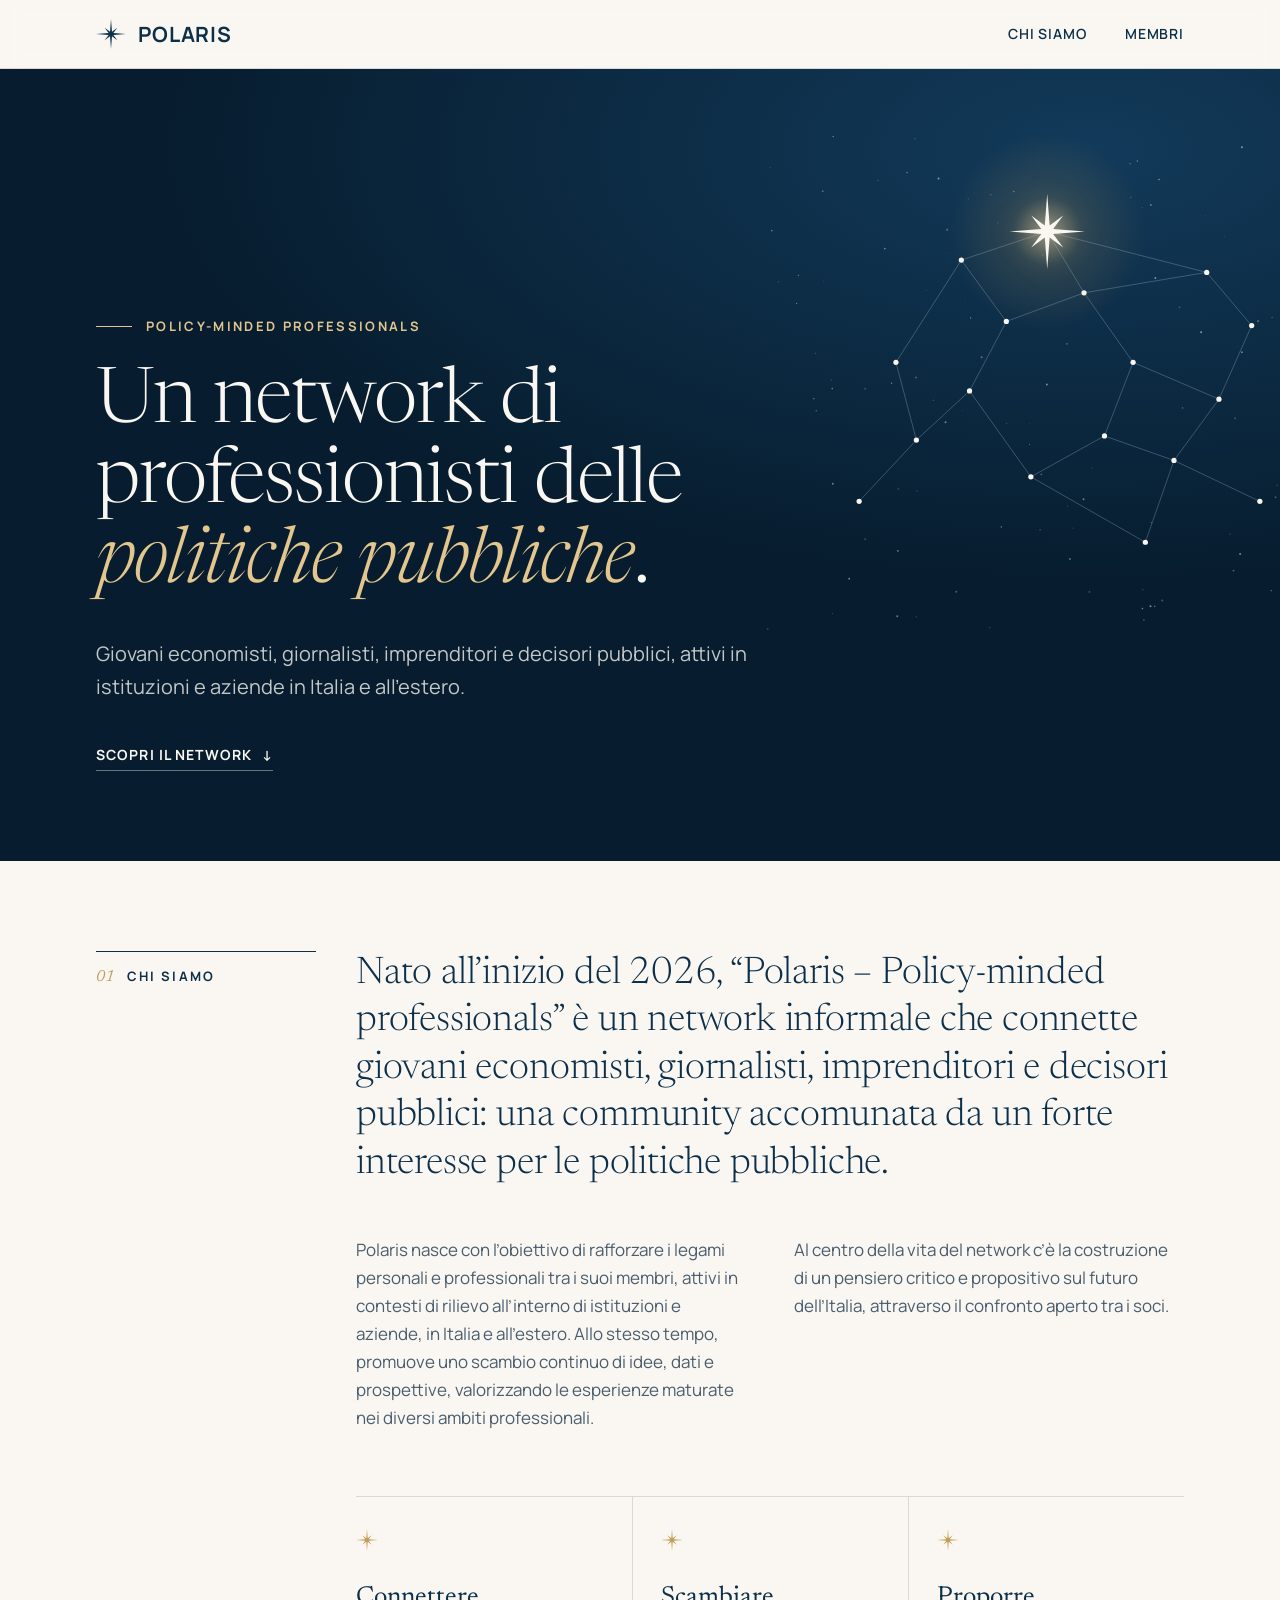
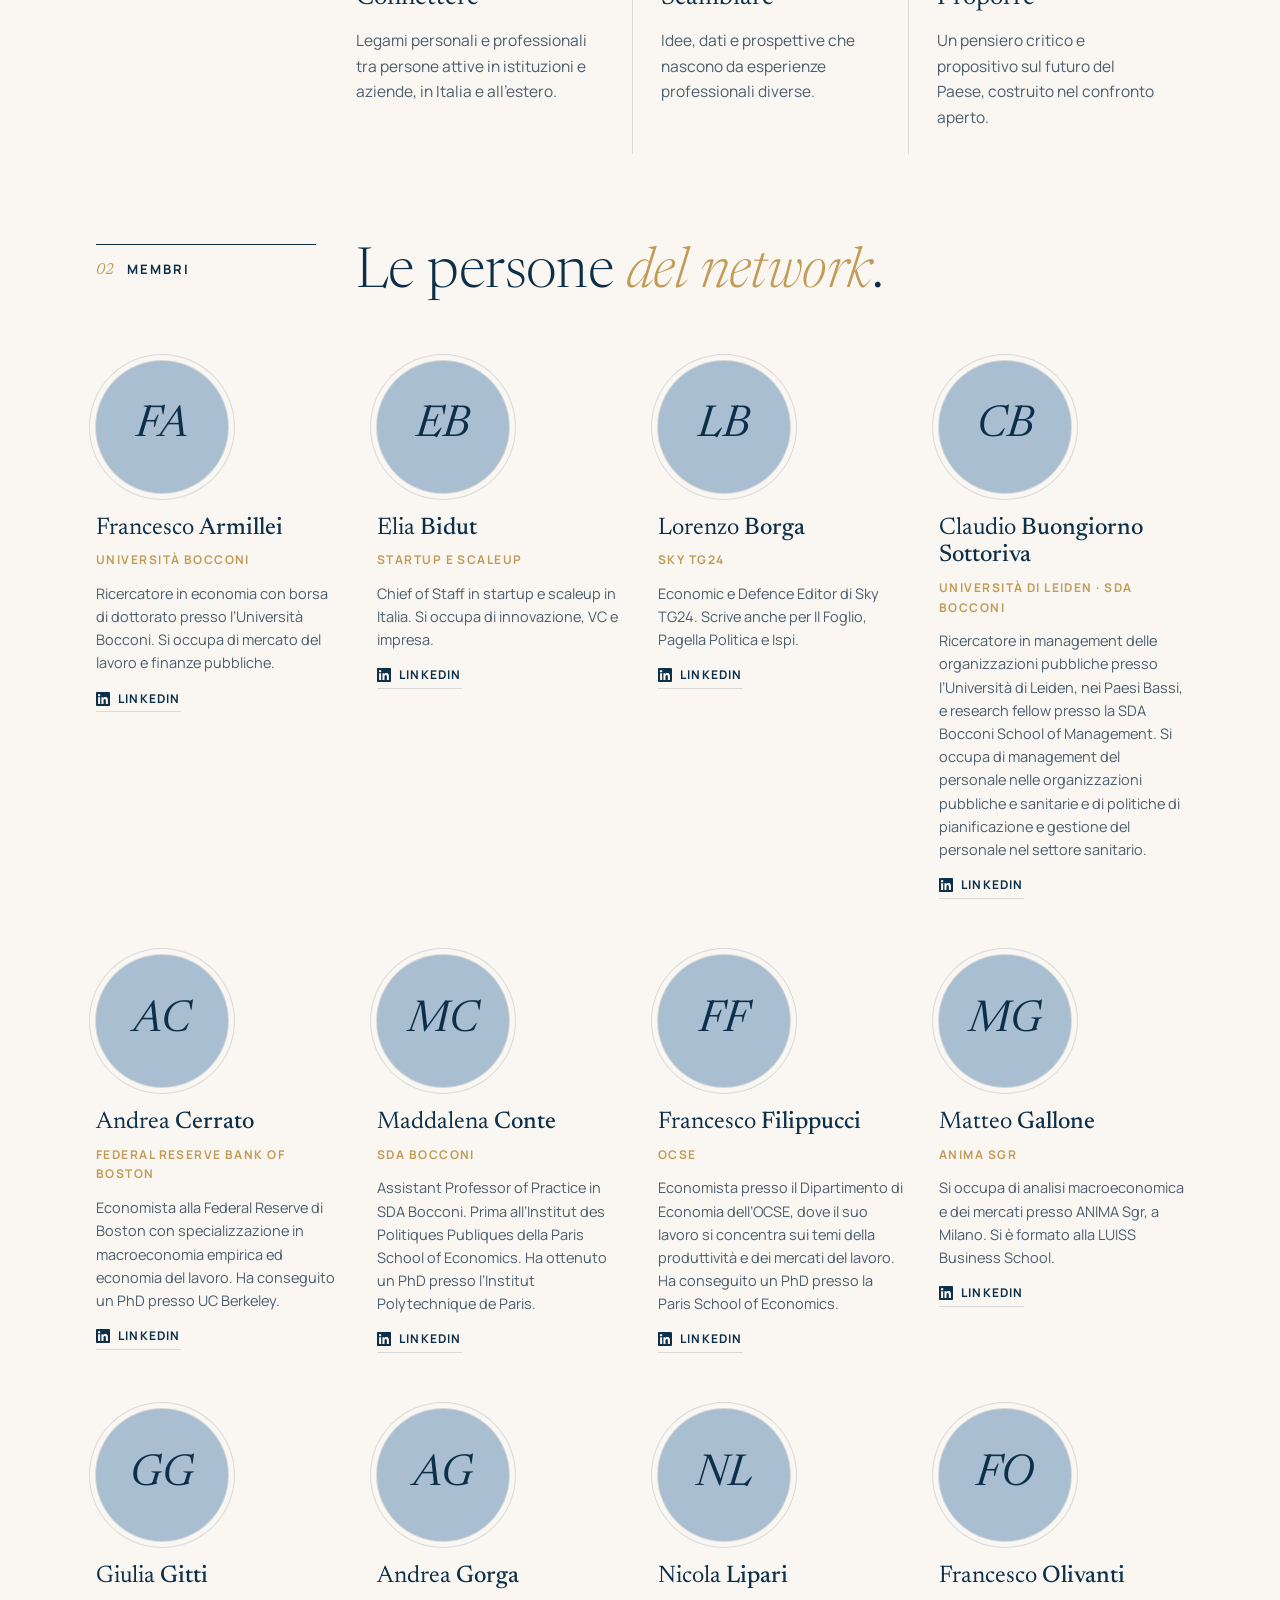
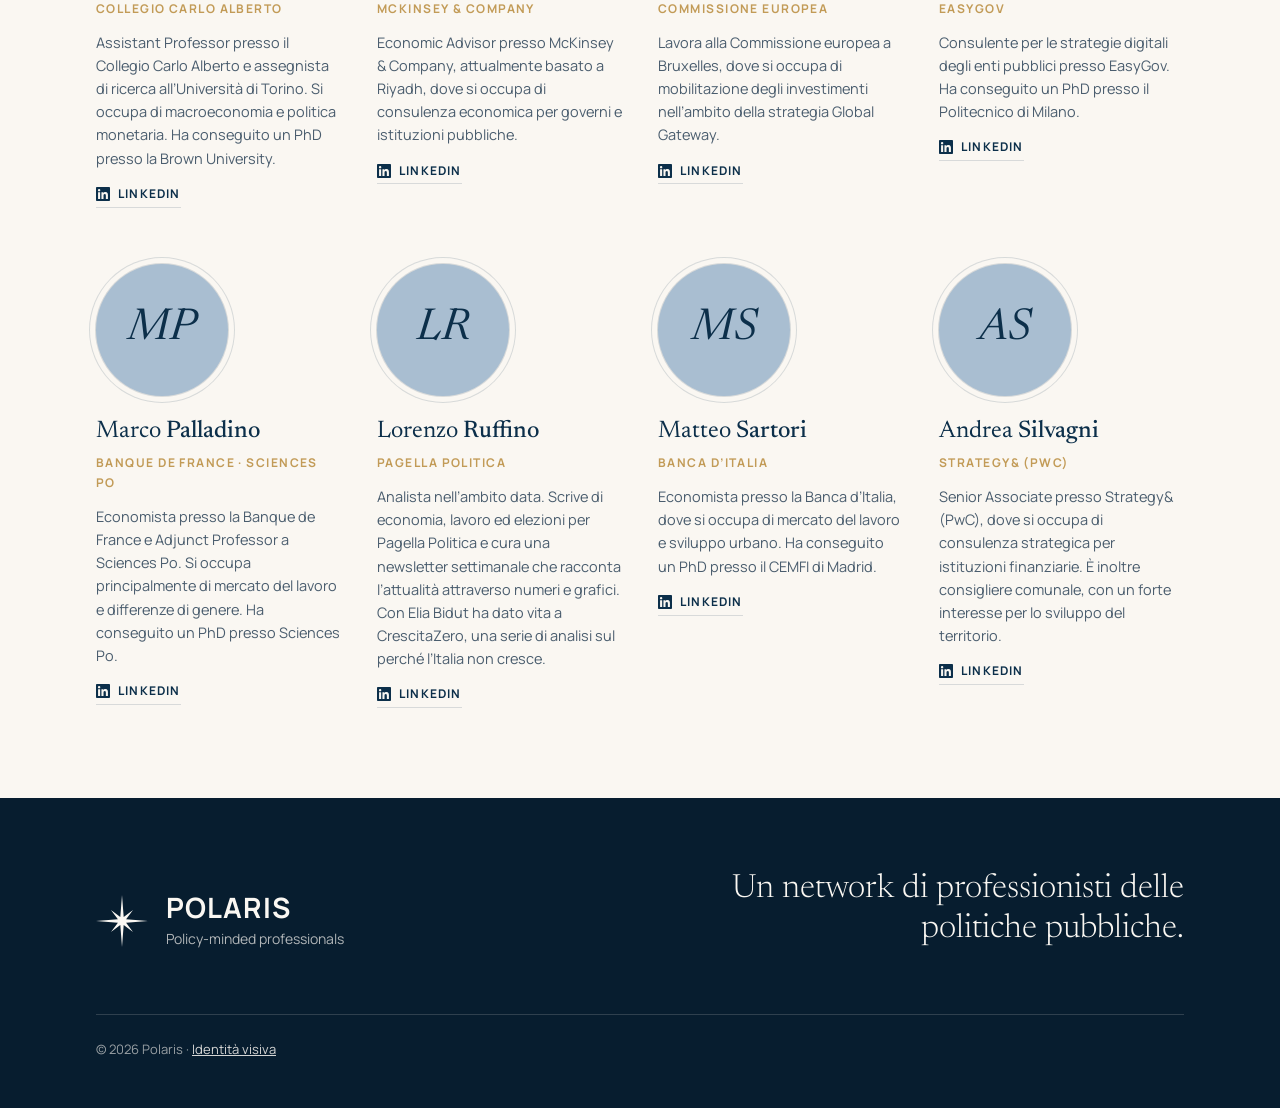
==== index.html @ 0998b832 "Nuovo titolo: Un network di professionisti delle politiche pubbliche Co-Authored-By: Claude Opus 5.5" ====
<!DOCTYPE html>
<html lang="it">
<head>
  <meta charset="utf-8">
  <meta name="viewport" content="width=device-width, initial-scale=1">
  <title>Polaris – Policy-minded professionals</title>
  <meta name="description" content="Polaris è un network informale di giovani economisti, giornalisti, imprenditori e decisori pubblici accomunati da un forte interesse per le politiche pubbliche.">
  <meta name="theme-color" content="#0C2F4A">
  <link rel="canonical" href="https://www.polarisprofessionals.it/">
  <meta property="og:type" content="website">
  <meta property="og:locale" content="it_IT">
  <meta property="og:title" content="Polaris – Policy-minded professionals">
  <meta property="og:description" content="Un network di giovani professionisti per un pensiero critico e propositivo sul futuro dell’Italia.">
  <meta property="og:url" content="https://www.polarisprofessionals.it/">
  <meta property="og:image" content="https://www.polarisprofessionals.it/assets/img/logo-polaris.png">
  <link rel="icon" href="favicon.svg" type="image/svg+xml">
  <link rel="preconnect" href="https://fonts.googleapis.com">
  <link rel="preconnect" href="https://fonts.gstatic.com" crossorigin>
  <link href="https://fonts.googleapis.com/css2?family=Manrope:wght@400;500;600;700;800&family=Newsreader:ital,opsz,wght@0,6..72,300;0,6..72,400;0,6..72,500;1,6..72,300;1,6..72,400&display=swap" rel="stylesheet">
  <link rel="stylesheet" href="assets/css/style.css">
</head>
<body>
  <svg width="0" height="0" style="position:absolute" aria-hidden="true">
    <symbol id="stella" viewBox="0 0 100 100"><polygon points="50.00,0.00 53.25,42.15 71.21,28.79 57.85,46.75 100.00,50.00 57.85,53.25 71.21,71.21 53.25,57.85 50.00,100.00 46.75,57.85 28.79,71.21 42.15,53.25 0.00,50.00 42.15,46.75 28.79,28.79 46.75,42.15"/></symbol>
  </svg>

  <a class="salta" href="#chi-siamo">Vai al contenuto</a>

  <header class="testata">
    <div class="contenitore testata-riga">
      <a class="marchio" href="#top" aria-label="Polaris, torna all’inizio">
        <svg class="marchio-stella" aria-hidden="true"><use href="#stella"/></svg>
        <span class="marchio-nome">POLARIS</span>
      </a>
      <nav class="menu" aria-label="Navigazione principale">
        <a href="#chi-siamo">Chi siamo</a>
        <a href="#membri">Membri</a>
      </nav>
    </div>
  </header>

  <main id="top">
    <section class="hero">
      <svg class="cielo" viewBox="0 0 720 640" aria-hidden="true" focusable="false">
        <defs>
          <radialGradient id="alone" cx="50%" cy="50%" r="50%">
            <stop offset="0" stop-color="#E9D3A6" stop-opacity=".55"/>
            <stop offset=".35" stop-color="#C29B57" stop-opacity=".18"/>
            <stop offset="1" stop-color="#C29B57" stop-opacity="0"/>
          </radialGradient>
        </defs>
        <g class="cielo-sfondo" fill="#FAF7F2"><circle cx="85.8" cy="321.6" r="0.6" opacity="0.50"/><circle cx="644.3" cy="397.7" r="1.2" opacity="0.46"/><circle cx="394.4" cy="467.5" r="1.2" opacity="0.45"/><circle cx="422.3" cy="153.6" r="0.6" opacity="0.19"/><circle cx="588.1" cy="287.8" r="1.2" opacity="0.42"/><circle cx="151.4" cy="161.0" r="1.0" opacity="0.47"/><circle cx="719.8" cy="328.7" r="0.6" opacity="0.44"/><circle cx="64.6" cy="344.4" r="1.0" opacity="0.33"/><circle cx="631.1" cy="450.5" r="1.0" opacity="0.16"/><circle cx="511.8" cy="232.7" r="1.2" opacity="0.19"/><circle cx="641.5" cy="354.8" r="0.6" opacity="0.32"/><circle cx="577.8" cy="554.7" r="1.2" opacity="0.31"/><circle cx="377.7" cy="540.5" r="1.2" opacity="0.36"/><circle cx="579.7" cy="368.3" r="0.8" opacity="0.48"/><circle cx="693.2" cy="334.9" r="0.6" opacity="0.44"/><circle cx="309.2" cy="91.1" r="0.8" opacity="0.49"/><circle cx="87.8" cy="448.5" r="1.2" opacity="0.44"/><circle cx="690.9" cy="626.5" r="1.0" opacity="0.37"/><circle cx="482.2" cy="196.9" r="1.2" opacity="0.47"/><circle cx="289.4" cy="129.6" r="1.0" opacity="0.15"/><circle cx="107.9" cy="564.5" r="1.2" opacity="0.47"/><circle cx="667.4" cy="230.4" r="0.8" opacity="0.25"/><circle cx="349.6" cy="327.2" r="1.2" opacity="0.47"/><circle cx="401.6" cy="580.7" r="1.0" opacity="0.28"/><circle cx="660.1" cy="63.0" r="1.0" opacity="0.33"/><circle cx="695.0" cy="619.1" r="1.2" opacity="0.53"/><circle cx="467.0" cy="578.1" r="1.0" opacity="0.19"/><circle cx="538.2" cy="263.2" r="1.2" opacity="0.52"/><circle cx="66.4" cy="288.8" r="0.6" opacity="0.39"/><circle cx="143.1" cy="77.3" r="0.6" opacity="0.45"/><circle cx="688.6" cy="427.8" r="1.0" opacity="0.21"/><circle cx="225.7" cy="373.2" r="1.2" opacity="0.43"/><circle cx="675.0" cy="349.3" r="1.2" opacity="0.39"/><circle cx="690.0" cy="560.6" r="1.0" opacity="0.18"/><circle cx="481.4" cy="598.4" r="1.0" opacity="0.35"/><circle cx="281.1" cy="95.1" r="0.8" opacity="0.30"/><circle cx="690.4" cy="249.2" r="0.6" opacity="0.17"/><circle cx="249.9" cy="226.2" r="0.6" opacity="0.16"/><circle cx="342.7" cy="437.0" r="1.2" opacity="0.28"/><circle cx="87.4" cy="607.2" r="0.8" opacity="0.21"/><circle cx="374.1" cy="277.5" r="1.0" opacity="0.33"/><circle cx="168.0" cy="455.0" r="1.2" opacity="0.16"/><circle cx="466.0" cy="111.0" r="0.6" opacity="0.33"/><circle cx="543.4" cy="120.7" r="0.6" opacity="0.20"/><circle cx="381.6" cy="502.7" r="0.8" opacity="0.21"/><circle cx="607.9" cy="249.6" r="1.2" opacity="0.36"/><circle cx="625.0" cy="245.2" r="0.8" opacity="0.29"/><circle cx="189.7" cy="318.5" r="1.2" opacity="0.27"/><circle cx="127.4" cy="332.4" r="1.2" opacity="0.20"/><circle cx="573.6" cy="509.9" r="0.6" opacity="0.49"/><circle cx="166.6" cy="610.4" r="1.2" opacity="0.41"/><circle cx="293.8" cy="501.3" r="0.8" opacity="0.53"/><circle cx="253.4" cy="100.3" r="0.8" opacity="0.19"/><circle cx="515.5" cy="355.7" r="0.8" opacity="0.38"/><circle cx="405.2" cy="429.0" r="0.8" opacity="0.19"/><circle cx="189.9" cy="611.1" r="0.8" opacity="0.19"/><circle cx="43.5" cy="228.0" r="0.8" opacity="0.41"/><circle cx="76.6" cy="200.7" r="0.6" opacity="0.27"/><circle cx="226.5" cy="166.9" r="0.6" opacity="0.16"/><circle cx="623.9" cy="579.1" r="1.0" opacity="0.32"/><circle cx="11.1" cy="61.7" r="0.6" opacity="0.27"/><circle cx="67.6" cy="359.2" r="1.0" opacity="0.28"/><circle cx="328.4" cy="400.5" r="0.6" opacity="0.52"/><circle cx="227.6" cy="138.0" r="1.2" opacity="0.32"/><circle cx="486.7" cy="76.4" r="1.0" opacity="0.49"/><circle cx="490.6" cy="591.2" r="1.2" opacity="0.27"/><circle cx="588.1" cy="36.9" r="1.2" opacity="0.50"/><circle cx="202.6" cy="211.6" r="0.6" opacity="0.27"/><circle cx="300.0" cy="374.8" r="0.6" opacity="0.37"/><circle cx="246.6" cy="359.0" r="0.6" opacity="0.21"/><circle cx="88.3" cy="23.9" r="1.0" opacity="0.39"/><circle cx="700.8" cy="193.4" r="1.2" opacity="0.38"/><circle cx="256.3" cy="245.8" r="0.8" opacity="0.46"/><circle cx="477.1" cy="495.9" r="0.8" opacity="0.37"/><circle cx="476.3" cy="598.2" r="1.2" opacity="0.51"/><circle cx="566.4" cy="146.1" r="0.6" opacity="0.26"/><circle cx="344.8" cy="168.8" r="1.0" opacity="0.21"/><circle cx="451.3" cy="57.2" r="0.8" opacity="0.37"/><circle cx="468.2" cy="615.2" r="1.0" opacity="0.29"/><circle cx="374.7" cy="475.6" r="0.6" opacity="0.41"/><circle cx="8.2" cy="626.0" r="1.2" opacity="0.17"/><circle cx="159.7" cy="325.5" r="0.8" opacity="0.52"/><circle cx="652.4" cy="255.4" r="1.0" opacity="0.53"/><circle cx="167.4" cy="530.6" r="1.0" opacity="0.49"/><circle cx="269.8" cy="293.9" r="1.2" opacity="0.37"/><circle cx="341.3" cy="504.7" r="1.0" opacity="0.23"/><circle cx="452.2" cy="98.4" r="0.6" opacity="0.53"/><circle cx="585.9" cy="534.4" r="1.2" opacity="0.47"/><circle cx="460.2" cy="53.9" r="1.0" opacity="0.37"/><circle cx="190.8" cy="457.4" r="0.6" opacity="0.55"/><circle cx="13.2" cy="139.0" r="1.0" opacity="0.38"/><circle cx="688.0" cy="243.6" r="0.8" opacity="0.54"/><circle cx="75.5" cy="90.8" r="1.2" opacity="0.28"/><circle cx="188.2" cy="26.6" r="0.8" opacity="0.21"/><circle cx="210.9" cy="346.3" r="1.0" opacity="0.20"/><circle cx="279.8" cy="624.7" r="0.6" opacity="0.49"/><circle cx="466.4" cy="601.1" r="1.0" opacity="0.47"/><circle cx="649.5" cy="626.6" r="0.8" opacity="0.44"/><circle cx="21.2" cy="201.4" r="0.8" opacity="0.22"/><circle cx="638.8" cy="329.6" r="0.6" opacity="0.49"/><circle cx="45.8" cy="193.7" r="0.8" opacity="0.39"/><circle cx="178.7" cy="68.0" r="1.0" opacity="0.34"/><circle cx="629.3" cy="465.0" r="1.2" opacity="0.26"/><circle cx="217.1" cy="75.2" r="1.2" opacity="0.51"/><circle cx="87.1" cy="332.1" r="1.0" opacity="0.42"/><circle cx="328.3" cy="374.6" r="0.6" opacity="0.18"/><circle cx="702.3" cy="517.4" r="1.0" opacity="0.26"/><circle cx="476.7" cy="107.7" r="1.2" opacity="0.35"/><circle cx="238.8" cy="580.5" r="1.2" opacity="0.31"/><circle cx="127.3" cy="516.1" r="0.8" opacity="0.50"/></g>
        <g class="cielo-linee" stroke="#A9BED1" stroke-width="1" opacity=".38"><line x1="120" y1="470" x2="190" y2="395"/><line x1="190" y1="395" x2="165" y2="300"/><line x1="190" y1="395" x2="255" y2="335"/><line x1="255" y1="335" x2="300" y2="250"/><line x1="165" y1="300" x2="245" y2="175"/><line x1="300" y1="250" x2="245" y2="175"/><line x1="245" y1="175" x2="350" y2="140"/><line x1="350" y1="140" x2="395" y2="215"/><line x1="300" y1="250" x2="395" y2="215"/><line x1="395" y1="215" x2="455" y2="300"/><line x1="455" y1="300" x2="420" y2="390"/><line x1="420" y1="390" x2="330" y2="440"/><line x1="255" y1="335" x2="330" y2="440"/><line x1="420" y1="390" x2="505" y2="420"/><line x1="505" y1="420" x2="560" y2="345"/><line x1="455" y1="300" x2="560" y2="345"/><line x1="560" y1="345" x2="600" y2="255"/><line x1="600" y1="255" x2="545" y2="190"/><line x1="395" y1="215" x2="545" y2="190"/><line x1="505" y1="420" x2="610" y2="470"/><line x1="505" y1="420" x2="470" y2="520"/><line x1="330" y1="440" x2="470" y2="520"/><line x1="545" y1="190" x2="350" y2="140"/></g>
        <g class="cielo-nodi" fill="#FAF7F2"><circle cx="120" cy="470" r="3.2"/><circle cx="190" cy="395" r="3.2"/><circle cx="165" cy="300" r="3.2"/><circle cx="255" cy="335" r="3.2"/><circle cx="300" cy="250" r="3.2"/><circle cx="245" cy="175" r="3.2"/><circle cx="350" cy="140" r="3.2"/><circle cx="395" cy="215" r="3.2"/><circle cx="455" cy="300" r="3.2"/><circle cx="420" cy="390" r="3.2"/><circle cx="505" cy="420" r="3.2"/><circle cx="560" cy="345" r="3.2"/><circle cx="600" cy="255" r="3.2"/><circle cx="545" cy="190" r="3.2"/><circle cx="610" cy="470" r="3.2"/><circle cx="330" cy="440" r="3.2"/><circle cx="470" cy="520" r="3.2"/></g>
        <circle cx="350" cy="140" r="120" fill="url(#alone)"/>
        <use href="#stella" x="304" y="94" width="92" height="92" class="cielo-polare"/>
      </svg>
      <div class="contenitore hero-testo">
        <p class="occhiello">Policy-minded professionals</p>
        <h1>Un network di professionisti delle <em>politiche pubbliche</em>.</h1>
        <p class="hero-sotto">Giovani economisti, giornalisti, imprenditori e decisori pubblici, attivi in istituzioni e aziende in Italia e all’estero.</p>
        <a class="freccia" href="#chi-siamo">Scopri il network <span aria-hidden="true">↓</span></a>
      </div>
    </section>

    <section id="chi-siamo" class="sezione">
      <div class="contenitore griglia-sezione">
        <p class="etichetta"><span>01</span> Chi siamo</p>
        <div>
          <p class="lead">Nato all’inizio del 2026, “Polaris – Policy-minded professionals” è un network informale che connette giovani economisti, giornalisti, imprenditori e decisori pubblici: una community accomunata da un forte interesse per le politiche pubbliche.</p>
          <div class="colonne">
            <p>Polaris nasce con l’obiettivo di rafforzare i legami personali e professionali tra i suoi membri, attivi in contesti di rilievo all’interno di istituzioni e aziende, in Italia e all’estero. Allo stesso tempo, promuove uno scambio continuo di idee, dati e prospettive, valorizzando le esperienze maturate nei diversi ambiti professionali.</p>
            <p>Al centro della vita del network c’è la costruzione di un pensiero critico e propositivo sul futuro dell’Italia, attraverso il confronto aperto tra i soci.</p>
          </div>

          <ul class="pilastri">
            <li>
              <svg aria-hidden="true"><use href="#stella"/></svg>
              <h3>Connettere</h3>
              <p>Legami personali e professionali tra persone attive in istituzioni e aziende, in Italia e all’estero.</p>
            </li>
            <li>
              <svg aria-hidden="true"><use href="#stella"/></svg>
              <h3>Scambiare</h3>
              <p>Idee, dati e prospettive che nascono da esperienze professionali diverse.</p>
            </li>
            <li>
              <svg aria-hidden="true"><use href="#stella"/></svg>
              <h3>Proporre</h3>
              <p>Un pensiero critico e propositivo sul futuro del Paese, costruito nel confronto aperto.</p>
            </li>
          </ul>
        </div>
      </div>
    </section>

    <section id="membri" class="sezione">
      <div class="contenitore">
        <div class="griglia-sezione">
          <p class="etichetta"><span>02</span> Membri</p>
          <h2 class="titolo-sezione">Le persone <em>del network</em>.</h2>
        </div>
        <ul class="membri">
        <li class="membro">
          <div class="ritratto" aria-hidden="true">
            <span class="iniziali">FA</span>
            <img src="assets/membri/armillei-francesco.jpg" alt="" loading="lazy" onerror="this.remove()">
          </div>
          <h3 class="membro-nome">Francesco <span>Armillei</span></h3>
          <p class="membro-aff">Università Bocconi</p>
          <p class="membro-bio">Ricercatore in economia con borsa di dottorato presso l’Università Bocconi. Si occupa di mercato del lavoro e finanze pubbliche.</p>
          <a class="membro-link" href="https://www.linkedin.com/in/francescoarmillei/" target="_blank" rel="noopener" aria-label="Profilo LinkedIn di Francesco Armillei"><svg viewBox="0 0 24 24" aria-hidden="true"><path d="M20.45 20.45h-3.56v-5.57c0-1.33-.02-3.04-1.85-3.04-1.86 0-2.14 1.45-2.14 2.94v5.67H9.34V9h3.42v1.56h.05c.48-.9 1.64-1.85 3.37-1.85 3.6 0 4.27 2.37 4.27 5.46v6.28ZM5.34 7.43a2.06 2.06 0 1 1 0-4.13 2.06 2.06 0 0 1 0 4.13ZM7.12 20.45H3.56V9h3.56v11.45ZM22.22 0H1.77C.79 0 0 .77 0 1.73v20.54C0 23.23.79 24 1.77 24h20.45c.98 0 1.78-.77 1.78-1.73V1.73C24 .77 23.2 0 22.22 0Z"/></svg>LinkedIn</a>
        </li>
        <li class="membro">
          <div class="ritratto" aria-hidden="true">
            <span class="iniziali">EB</span>
            <img src="assets/membri/bidut-elia.jpg" alt="" loading="lazy" onerror="this.remove()">
          </div>
          <h3 class="membro-nome">Elia <span>Bidut</span></h3>
          <p class="membro-aff">Startup e scaleup</p>
          <p class="membro-bio">Chief of Staff in startup e scaleup in Italia. Si occupa di innovazione, VC e impresa.</p>
          <a class="membro-link" href="https://www.linkedin.com/in/elia-bidut/" target="_blank" rel="noopener" aria-label="Profilo LinkedIn di Elia Bidut"><svg viewBox="0 0 24 24" aria-hidden="true"><path d="M20.45 20.45h-3.56v-5.57c0-1.33-.02-3.04-1.85-3.04-1.86 0-2.14 1.45-2.14 2.94v5.67H9.34V9h3.42v1.56h.05c.48-.9 1.64-1.85 3.37-1.85 3.6 0 4.27 2.37 4.27 5.46v6.28ZM5.34 7.43a2.06 2.06 0 1 1 0-4.13 2.06 2.06 0 0 1 0 4.13ZM7.12 20.45H3.56V9h3.56v11.45ZM22.22 0H1.77C.79 0 0 .77 0 1.73v20.54C0 23.23.79 24 1.77 24h20.45c.98 0 1.78-.77 1.78-1.73V1.73C24 .77 23.2 0 22.22 0Z"/></svg>LinkedIn</a>
        </li>
        <li class="membro">
          <div class="ritratto" aria-hidden="true">
            <span class="iniziali">LB</span>
            <img src="assets/membri/borga-lorenzo.jpg" alt="" loading="lazy" onerror="this.remove()">
          </div>
          <h3 class="membro-nome">Lorenzo <span>Borga</span></h3>
          <p class="membro-aff">Sky TG24</p>
          <p class="membro-bio">Economic e Defence Editor di Sky TG24. Scrive anche per Il Foglio, Pagella Politica e Ispi.</p>
          <a class="membro-link" href="https://www.linkedin.com/in/lorenzoborga/" target="_blank" rel="noopener" aria-label="Profilo LinkedIn di Lorenzo Borga"><svg viewBox="0 0 24 24" aria-hidden="true"><path d="M20.45 20.45h-3.56v-5.57c0-1.33-.02-3.04-1.85-3.04-1.86 0-2.14 1.45-2.14 2.94v5.67H9.34V9h3.42v1.56h.05c.48-.9 1.64-1.85 3.37-1.85 3.6 0 4.27 2.37 4.27 5.46v6.28ZM5.34 7.43a2.06 2.06 0 1 1 0-4.13 2.06 2.06 0 0 1 0 4.13ZM7.12 20.45H3.56V9h3.56v11.45ZM22.22 0H1.77C.79 0 0 .77 0 1.73v20.54C0 23.23.79 24 1.77 24h20.45c.98 0 1.78-.77 1.78-1.73V1.73C24 .77 23.2 0 22.22 0Z"/></svg>LinkedIn</a>
        </li>
        <li class="membro">
          <div class="ritratto" aria-hidden="true">
            <span class="iniziali">CB</span>
            <img src="assets/membri/buongiorno-sottoriva-claudio.jpg" alt="" loading="lazy" onerror="this.remove()">
          </div>
          <h3 class="membro-nome">Claudio <span>Buongiorno Sottoriva</span></h3>
          <p class="membro-aff">Università di Leiden · SDA Bocconi</p>
          <p class="membro-bio">Ricercatore in management delle organizzazioni pubbliche presso l’Università di Leiden, nei Paesi Bassi, e research fellow presso la SDA Bocconi School of Management. Si occupa di management del personale nelle organizzazioni pubbliche e sanitarie e di politiche di pianificazione e gestione del personale nel settore sanitario.</p>
          <a class="membro-link" href="https://www.linkedin.com/in/claudiobuongiornosottoriva/" target="_blank" rel="noopener" aria-label="Profilo LinkedIn di Claudio Buongiorno Sottoriva"><svg viewBox="0 0 24 24" aria-hidden="true"><path d="M20.45 20.45h-3.56v-5.57c0-1.33-.02-3.04-1.85-3.04-1.86 0-2.14 1.45-2.14 2.94v5.67H9.34V9h3.42v1.56h.05c.48-.9 1.64-1.85 3.37-1.85 3.6 0 4.27 2.37 4.27 5.46v6.28ZM5.34 7.43a2.06 2.06 0 1 1 0-4.13 2.06 2.06 0 0 1 0 4.13ZM7.12 20.45H3.56V9h3.56v11.45ZM22.22 0H1.77C.79 0 0 .77 0 1.73v20.54C0 23.23.79 24 1.77 24h20.45c.98 0 1.78-.77 1.78-1.73V1.73C24 .77 23.2 0 22.22 0Z"/></svg>LinkedIn</a>
        </li>
        <li class="membro">
          <div class="ritratto" aria-hidden="true">
            <span class="iniziali">AC</span>
            <img src="assets/membri/cerrato-andrea.jpg" alt="" loading="lazy" onerror="this.remove()">
          </div>
          <h3 class="membro-nome">Andrea <span>Cerrato</span></h3>
          <p class="membro-aff">Federal Reserve Bank of Boston</p>
          <p class="membro-bio">Economista alla Federal Reserve di Boston con specializzazione in macroeconomia empirica ed economia del lavoro. Ha conseguito un PhD presso UC Berkeley.</p>
          <a class="membro-link" href="https://www.linkedin.com/in/andrea-cerrato-286b0586/" target="_blank" rel="noopener" aria-label="Profilo LinkedIn di Andrea Cerrato"><svg viewBox="0 0 24 24" aria-hidden="true"><path d="M20.45 20.45h-3.56v-5.57c0-1.33-.02-3.04-1.85-3.04-1.86 0-2.14 1.45-2.14 2.94v5.67H9.34V9h3.42v1.56h.05c.48-.9 1.64-1.85 3.37-1.85 3.6 0 4.27 2.37 4.27 5.46v6.28ZM5.34 7.43a2.06 2.06 0 1 1 0-4.13 2.06 2.06 0 0 1 0 4.13ZM7.12 20.45H3.56V9h3.56v11.45ZM22.22 0H1.77C.79 0 0 .77 0 1.73v20.54C0 23.23.79 24 1.77 24h20.45c.98 0 1.78-.77 1.78-1.73V1.73C24 .77 23.2 0 22.22 0Z"/></svg>LinkedIn</a>
        </li>
        <li class="membro">
          <div class="ritratto" aria-hidden="true">
            <span class="iniziali">MC</span>
            <img src="assets/membri/conte-maddalena.jpg" alt="" loading="lazy" onerror="this.remove()">
          </div>
          <h3 class="membro-nome">Maddalena <span>Conte</span></h3>
          <p class="membro-aff">SDA Bocconi</p>
          <p class="membro-bio">Assistant Professor of Practice in SDA Bocconi. Prima all’Institut des Politiques Publiques della Paris School of Economics. Ha ottenuto un PhD presso l’Institut Polytechnique de Paris.</p>
          <a class="membro-link" href="https://www.linkedin.com/in/maddaconte/" target="_blank" rel="noopener" aria-label="Profilo LinkedIn di Maddalena Conte"><svg viewBox="0 0 24 24" aria-hidden="true"><path d="M20.45 20.45h-3.56v-5.57c0-1.33-.02-3.04-1.85-3.04-1.86 0-2.14 1.45-2.14 2.94v5.67H9.34V9h3.42v1.56h.05c.48-.9 1.64-1.85 3.37-1.85 3.6 0 4.27 2.37 4.27 5.46v6.28ZM5.34 7.43a2.06 2.06 0 1 1 0-4.13 2.06 2.06 0 0 1 0 4.13ZM7.12 20.45H3.56V9h3.56v11.45ZM22.22 0H1.77C.79 0 0 .77 0 1.73v20.54C0 23.23.79 24 1.77 24h20.45c.98 0 1.78-.77 1.78-1.73V1.73C24 .77 23.2 0 22.22 0Z"/></svg>LinkedIn</a>
        </li>
        <li class="membro">
          <div class="ritratto" aria-hidden="true">
            <span class="iniziali">FF</span>
            <img src="assets/membri/filippucci-francesco.jpg" alt="" loading="lazy" onerror="this.remove()">
          </div>
          <h3 class="membro-nome">Francesco <span>Filippucci</span></h3>
          <p class="membro-aff">OCSE</p>
          <p class="membro-bio">Economista presso il Dipartimento di Economia dell’OCSE, dove il suo lavoro si concentra sui temi della produttività e dei mercati del lavoro. Ha conseguito un PhD presso la Paris School of Economics.</p>
          <a class="membro-link" href="https://www.linkedin.com/in/francesco-filippucci-a19a54108/" target="_blank" rel="noopener" aria-label="Profilo LinkedIn di Francesco Filippucci"><svg viewBox="0 0 24 24" aria-hidden="true"><path d="M20.45 20.45h-3.56v-5.57c0-1.33-.02-3.04-1.85-3.04-1.86 0-2.14 1.45-2.14 2.94v5.67H9.34V9h3.42v1.56h.05c.48-.9 1.64-1.85 3.37-1.85 3.6 0 4.27 2.37 4.27 5.46v6.28ZM5.34 7.43a2.06 2.06 0 1 1 0-4.13 2.06 2.06 0 0 1 0 4.13ZM7.12 20.45H3.56V9h3.56v11.45ZM22.22 0H1.77C.79 0 0 .77 0 1.73v20.54C0 23.23.79 24 1.77 24h20.45c.98 0 1.78-.77 1.78-1.73V1.73C24 .77 23.2 0 22.22 0Z"/></svg>LinkedIn</a>
        </li>
        <li class="membro">
          <div class="ritratto" aria-hidden="true">
            <span class="iniziali">MG</span>
            <img src="assets/membri/gallone-matteo.jpg" alt="" loading="lazy" onerror="this.remove()">
          </div>
          <h3 class="membro-nome">Matteo <span>Gallone</span></h3>
          <p class="membro-aff">ANIMA Sgr</p>
          <p class="membro-bio">Si occupa di analisi macroeconomica e dei mercati presso ANIMA Sgr, a Milano. Si è formato alla LUISS Business School.</p>
          <a class="membro-link" href="https://www.linkedin.com/in/matteogallone/" target="_blank" rel="noopener" aria-label="Profilo LinkedIn di Matteo Gallone"><svg viewBox="0 0 24 24" aria-hidden="true"><path d="M20.45 20.45h-3.56v-5.57c0-1.33-.02-3.04-1.85-3.04-1.86 0-2.14 1.45-2.14 2.94v5.67H9.34V9h3.42v1.56h.05c.48-.9 1.64-1.85 3.37-1.85 3.6 0 4.27 2.37 4.27 5.46v6.28ZM5.34 7.43a2.06 2.06 0 1 1 0-4.13 2.06 2.06 0 0 1 0 4.13ZM7.12 20.45H3.56V9h3.56v11.45ZM22.22 0H1.77C.79 0 0 .77 0 1.73v20.54C0 23.23.79 24 1.77 24h20.45c.98 0 1.78-.77 1.78-1.73V1.73C24 .77 23.2 0 22.22 0Z"/></svg>LinkedIn</a>
        </li>
        <li class="membro">
          <div class="ritratto" aria-hidden="true">
            <span class="iniziali">GG</span>
            <img src="assets/membri/gitti-giulia.jpg" alt="" loading="lazy" onerror="this.remove()">
          </div>
          <h3 class="membro-nome">Giulia <span>Gitti</span></h3>
          <p class="membro-aff">Collegio Carlo Alberto</p>
          <p class="membro-bio">Assistant Professor presso il Collegio Carlo Alberto e assegnista di ricerca all’Università di Torino. Si occupa di macroeconomia e politica monetaria. Ha conseguito un PhD presso la Brown University.</p>
          <a class="membro-link" href="https://www.linkedin.com/in/giulia-gitti-000944261/" target="_blank" rel="noopener" aria-label="Profilo LinkedIn di Giulia Gitti"><svg viewBox="0 0 24 24" aria-hidden="true"><path d="M20.45 20.45h-3.56v-5.57c0-1.33-.02-3.04-1.85-3.04-1.86 0-2.14 1.45-2.14 2.94v5.67H9.34V9h3.42v1.56h.05c.48-.9 1.64-1.85 3.37-1.85 3.6 0 4.27 2.37 4.27 5.46v6.28ZM5.34 7.43a2.06 2.06 0 1 1 0-4.13 2.06 2.06 0 0 1 0 4.13ZM7.12 20.45H3.56V9h3.56v11.45ZM22.22 0H1.77C.79 0 0 .77 0 1.73v20.54C0 23.23.79 24 1.77 24h20.45c.98 0 1.78-.77 1.78-1.73V1.73C24 .77 23.2 0 22.22 0Z"/></svg>LinkedIn</a>
        </li>
        <li class="membro">
          <div class="ritratto" aria-hidden="true">
            <span class="iniziali">AG</span>
            <img src="assets/membri/gorga-andrea.jpg" alt="" loading="lazy" onerror="this.remove()">
          </div>
          <h3 class="membro-nome">Andrea <span>Gorga</span></h3>
          <p class="membro-aff">McKinsey &amp; Company</p>
          <p class="membro-bio">Economic Advisor presso McKinsey &amp; Company, attualmente basato a Riyadh, dove si occupa di consulenza economica per governi e istituzioni pubbliche.</p>
          <a class="membro-link" href="https://www.linkedin.com/in/andrea-gorga/" target="_blank" rel="noopener" aria-label="Profilo LinkedIn di Andrea Gorga"><svg viewBox="0 0 24 24" aria-hidden="true"><path d="M20.45 20.45h-3.56v-5.57c0-1.33-.02-3.04-1.85-3.04-1.86 0-2.14 1.45-2.14 2.94v5.67H9.34V9h3.42v1.56h.05c.48-.9 1.64-1.85 3.37-1.85 3.6 0 4.27 2.37 4.27 5.46v6.28ZM5.34 7.43a2.06 2.06 0 1 1 0-4.13 2.06 2.06 0 0 1 0 4.13ZM7.12 20.45H3.56V9h3.56v11.45ZM22.22 0H1.77C.79 0 0 .77 0 1.73v20.54C0 23.23.79 24 1.77 24h20.45c.98 0 1.78-.77 1.78-1.73V1.73C24 .77 23.2 0 22.22 0Z"/></svg>LinkedIn</a>
        </li>
        <li class="membro">
          <div class="ritratto" aria-hidden="true">
            <span class="iniziali">NL</span>
            <img src="assets/membri/lipari-nicola.jpg" alt="" loading="lazy" onerror="this.remove()">
          </div>
          <h3 class="membro-nome">Nicola <span>Lipari</span></h3>
          <p class="membro-aff">Commissione europea</p>
          <p class="membro-bio">Lavora alla Commissione europea a Bruxelles, dove si occupa di mobilitazione degli investimenti nell’ambito della strategia Global Gateway.</p>
          <a class="membro-link" href="https://www.linkedin.com/in/nicola-lipari/" target="_blank" rel="noopener" aria-label="Profilo LinkedIn di Nicola Lipari"><svg viewBox="0 0 24 24" aria-hidden="true"><path d="M20.45 20.45h-3.56v-5.57c0-1.33-.02-3.04-1.85-3.04-1.86 0-2.14 1.45-2.14 2.94v5.67H9.34V9h3.42v1.56h.05c.48-.9 1.64-1.85 3.37-1.85 3.6 0 4.27 2.37 4.27 5.46v6.28ZM5.34 7.43a2.06 2.06 0 1 1 0-4.13 2.06 2.06 0 0 1 0 4.13ZM7.12 20.45H3.56V9h3.56v11.45ZM22.22 0H1.77C.79 0 0 .77 0 1.73v20.54C0 23.23.79 24 1.77 24h20.45c.98 0 1.78-.77 1.78-1.73V1.73C24 .77 23.2 0 22.22 0Z"/></svg>LinkedIn</a>
        </li>
        <li class="membro">
          <div class="ritratto" aria-hidden="true">
            <span class="iniziali">FO</span>
            <img src="assets/membri/olivanti-francesco.jpg" alt="" loading="lazy" onerror="this.remove()">
          </div>
          <h3 class="membro-nome">Francesco <span>Olivanti</span></h3>
          <p class="membro-aff">EasyGov</p>
          <p class="membro-bio">Consulente per le strategie digitali degli enti pubblici presso EasyGov. Ha conseguito un PhD presso il Politecnico di Milano.</p>
          <a class="membro-link" href="https://www.linkedin.com/in/francesco-olivanti/" target="_blank" rel="noopener" aria-label="Profilo LinkedIn di Francesco Olivanti"><svg viewBox="0 0 24 24" aria-hidden="true"><path d="M20.45 20.45h-3.56v-5.57c0-1.33-.02-3.04-1.85-3.04-1.86 0-2.14 1.45-2.14 2.94v5.67H9.34V9h3.42v1.56h.05c.48-.9 1.64-1.85 3.37-1.85 3.6 0 4.27 2.37 4.27 5.46v6.28ZM5.34 7.43a2.06 2.06 0 1 1 0-4.13 2.06 2.06 0 0 1 0 4.13ZM7.12 20.45H3.56V9h3.56v11.45ZM22.22 0H1.77C.79 0 0 .77 0 1.73v20.54C0 23.23.79 24 1.77 24h20.45c.98 0 1.78-.77 1.78-1.73V1.73C24 .77 23.2 0 22.22 0Z"/></svg>LinkedIn</a>
        </li>
        <li class="membro">
          <div class="ritratto" aria-hidden="true">
            <span class="iniziali">MP</span>
            <img src="assets/membri/palladino-marco.jpg" alt="" loading="lazy" onerror="this.remove()">
          </div>
          <h3 class="membro-nome">Marco <span>Palladino</span></h3>
          <p class="membro-aff">Banque de France · Sciences Po</p>
          <p class="membro-bio">Economista presso la Banque de France e Adjunct Professor a Sciences Po. Si occupa principalmente di mercato del lavoro e differenze di genere. Ha conseguito un PhD presso Sciences Po.</p>
          <a class="membro-link" href="https://www.linkedin.com/in/marco-g-palladino-687a80ab/" target="_blank" rel="noopener" aria-label="Profilo LinkedIn di Marco Palladino"><svg viewBox="0 0 24 24" aria-hidden="true"><path d="M20.45 20.45h-3.56v-5.57c0-1.33-.02-3.04-1.85-3.04-1.86 0-2.14 1.45-2.14 2.94v5.67H9.34V9h3.42v1.56h.05c.48-.9 1.64-1.85 3.37-1.85 3.6 0 4.27 2.37 4.27 5.46v6.28ZM5.34 7.43a2.06 2.06 0 1 1 0-4.13 2.06 2.06 0 0 1 0 4.13ZM7.12 20.45H3.56V9h3.56v11.45ZM22.22 0H1.77C.79 0 0 .77 0 1.73v20.54C0 23.23.79 24 1.77 24h20.45c.98 0 1.78-.77 1.78-1.73V1.73C24 .77 23.2 0 22.22 0Z"/></svg>LinkedIn</a>
        </li>
        <li class="membro">
          <div class="ritratto" aria-hidden="true">
            <span class="iniziali">LR</span>
            <img src="assets/membri/ruffino-lorenzo.jpg" alt="" loading="lazy" onerror="this.remove()">
          </div>
          <h3 class="membro-nome">Lorenzo <span>Ruffino</span></h3>
          <p class="membro-aff">Pagella Politica</p>
          <p class="membro-bio">Analista nell’ambito data. Scrive di economia, lavoro ed elezioni per Pagella Politica e cura una newsletter settimanale che racconta l’attualità attraverso numeri e grafici. Con Elia Bidut ha dato vita a CrescitaZero, una serie di analisi sul perché l’Italia non cresce.</p>
          <a class="membro-link" href="https://www.linkedin.com/in/lorenzo-ruffino/" target="_blank" rel="noopener" aria-label="Profilo LinkedIn di Lorenzo Ruffino"><svg viewBox="0 0 24 24" aria-hidden="true"><path d="M20.45 20.45h-3.56v-5.57c0-1.33-.02-3.04-1.85-3.04-1.86 0-2.14 1.45-2.14 2.94v5.67H9.34V9h3.42v1.56h.05c.48-.9 1.64-1.85 3.37-1.85 3.6 0 4.27 2.37 4.27 5.46v6.28ZM5.34 7.43a2.06 2.06 0 1 1 0-4.13 2.06 2.06 0 0 1 0 4.13ZM7.12 20.45H3.56V9h3.56v11.45ZM22.22 0H1.77C.79 0 0 .77 0 1.73v20.54C0 23.23.79 24 1.77 24h20.45c.98 0 1.78-.77 1.78-1.73V1.73C24 .77 23.2 0 22.22 0Z"/></svg>LinkedIn</a>
        </li>
        <li class="membro">
          <div class="ritratto" aria-hidden="true">
            <span class="iniziali">MS</span>
            <img src="assets/membri/sartori-matteo.jpg" alt="" loading="lazy" onerror="this.remove()">
          </div>
          <h3 class="membro-nome">Matteo <span>Sartori</span></h3>
          <p class="membro-aff">Banca d’Italia</p>
          <p class="membro-bio">Economista presso la Banca d’Italia, dove si occupa di mercato del lavoro e sviluppo urbano. Ha conseguito un PhD presso il CEMFI di Madrid.</p>
          <a class="membro-link" href="https://www.linkedin.com/in/matteosartori-/" target="_blank" rel="noopener" aria-label="Profilo LinkedIn di Matteo Sartori"><svg viewBox="0 0 24 24" aria-hidden="true"><path d="M20.45 20.45h-3.56v-5.57c0-1.33-.02-3.04-1.85-3.04-1.86 0-2.14 1.45-2.14 2.94v5.67H9.34V9h3.42v1.56h.05c.48-.9 1.64-1.85 3.37-1.85 3.6 0 4.27 2.37 4.27 5.46v6.28ZM5.34 7.43a2.06 2.06 0 1 1 0-4.13 2.06 2.06 0 0 1 0 4.13ZM7.12 20.45H3.56V9h3.56v11.45ZM22.22 0H1.77C.79 0 0 .77 0 1.73v20.54C0 23.23.79 24 1.77 24h20.45c.98 0 1.78-.77 1.78-1.73V1.73C24 .77 23.2 0 22.22 0Z"/></svg>LinkedIn</a>
        </li>
        <li class="membro">
          <div class="ritratto" aria-hidden="true">
            <span class="iniziali">AS</span>
            <img src="assets/membri/silvagni-andrea.jpg" alt="" loading="lazy" onerror="this.remove()">
          </div>
          <h3 class="membro-nome">Andrea <span>Silvagni</span></h3>
          <p class="membro-aff">Strategy&amp; (PwC)</p>
          <p class="membro-bio">Senior Associate presso Strategy&amp; (PwC), dove si occupa di consulenza strategica per istituzioni finanziarie. È inoltre consigliere comunale, con un forte interesse per lo sviluppo del territorio.</p>
          <a class="membro-link" href="https://www.linkedin.com/in/andrea-silvagni-b18656160/" target="_blank" rel="noopener" aria-label="Profilo LinkedIn di Andrea Silvagni"><svg viewBox="0 0 24 24" aria-hidden="true"><path d="M20.45 20.45h-3.56v-5.57c0-1.33-.02-3.04-1.85-3.04-1.86 0-2.14 1.45-2.14 2.94v5.67H9.34V9h3.42v1.56h.05c.48-.9 1.64-1.85 3.37-1.85 3.6 0 4.27 2.37 4.27 5.46v6.28ZM5.34 7.43a2.06 2.06 0 1 1 0-4.13 2.06 2.06 0 0 1 0 4.13ZM7.12 20.45H3.56V9h3.56v11.45ZM22.22 0H1.77C.79 0 0 .77 0 1.73v20.54C0 23.23.79 24 1.77 24h20.45c.98 0 1.78-.77 1.78-1.73V1.73C24 .77 23.2 0 22.22 0Z"/></svg>LinkedIn</a>
        </li>
        </ul>
      </div>
    </section>
  </main>

  <footer class="piede">
    <div class="contenitore piede-riga">
      <div class="piede-marchio">
        <svg aria-hidden="true"><use href="#stella"/></svg>
        <div>
          <p class="piede-nome">POLARIS</p>
          <p class="piede-tag">Policy-minded professionals</p>
        </div>
      </div>
      <p class="piede-frase">Un network di professionisti delle politiche pubbliche.</p>
      <p class="piede-note">© 2026 Polaris · <a href="brand/">Identità visiva</a></p>
    </div>
  </footer>
</body>
</html>
---- assets/css/style.css ----
/* ==========================================================================
   Polaris – Policy-minded professionals
   Identità visiva: vedi /brand/ per palette, caratteri e regole d'uso.
   ========================================================================== */

:root {
  /* Palette */
  --polare: #0C2F4A;        /* blu del logo: testo, marchio, sfondi principali */
  --notte: #071D2F;         /* blu notte: hero e piè di pagina */
  --avorio: #FAF7F2;        /* sfondo del logo: carta principale */
  --pergamena: #F1ECE3;     /* sfondo alternato delle sezioni */
  --bruma: #A9BED1;         /* azzurro freddo: linee, ritratti, dettagli */
  --ottone: #C29B57;        /* accento caldo: la luce della stella, usato con parsimonia */
  --ottone-chiaro: #E3C68E; /* accento su sfondi scuri */
  --inchiostro-2: #4A5D6E;  /* testo secondario */
  --filo: rgba(12, 47, 74, .14);

  /* Caratteri */
  --sans: "Manrope", system-ui, -apple-system, "Segoe UI", sans-serif;
  --serif: "Newsreader", Georgia, "Times New Roman", serif;

  --larghezza: 1200px;
  --margine: clamp(20px, 5vw, 56px);
}

*, *::before, *::after { box-sizing: border-box; }

html { scroll-behavior: smooth; scroll-padding-top: 80px; }

body {
  margin: 0;
  background: var(--avorio);
  color: var(--polare);
  font-family: var(--sans);
  font-size: 17px;
  line-height: 1.65;
  -webkit-font-smoothing: antialiased;
  text-rendering: optimizeLegibility;
}

img { max-width: 100%; display: block; }
a { color: inherit; }
h1, h2, h3 { margin: 0; }
p { margin: 0 0 1em; }
em { font-style: italic; }
svg use, symbol polygon { fill: currentColor; }

.contenitore { max-width: var(--larghezza); margin: 0 auto; padding: 0 var(--margine); }

.salta {
  position: absolute; left: -9999px; top: 8px;
  background: var(--polare); color: var(--avorio); padding: 8px 14px; z-index: 100;
}
.salta:focus { left: 8px; }

:focus-visible { outline: 2px solid var(--ottone); outline-offset: 3px; }

/* --------------------------------------------------------------------------
   Testata
   -------------------------------------------------------------------------- */
.testata {
  position: sticky; top: 0; z-index: 50;
  background: rgba(250, 247, 242, .88);
  backdrop-filter: saturate(140%) blur(10px);
  -webkit-backdrop-filter: saturate(140%) blur(10px);
  border-bottom: 1px solid var(--filo);
}
.testata-riga { display: flex; align-items: center; justify-content: space-between; height: 68px; }

.marchio { display: inline-flex; align-items: center; gap: 12px; text-decoration: none; color: var(--polare); }
.marchio-stella { width: 30px; height: 30px; }
.marchio-nome { font-weight: 700; font-size: 21px; letter-spacing: .04em; line-height: 1; }

.menu { display: flex; gap: clamp(18px, 3vw, 40px); }
.menu a {
  text-decoration: none; font-size: 14px; font-weight: 600; letter-spacing: .06em; text-transform: uppercase;
  padding: 6px 0; border-bottom: 1px solid transparent; transition: border-color .2s;
}
.menu a:hover { border-bottom-color: var(--polare); }

/* --------------------------------------------------------------------------
   Hero: cielo notturno con la costellazione dei membri
   -------------------------------------------------------------------------- */
.hero {
  position: relative; overflow: hidden;
  background:
    radial-gradient(120% 90% at 85% 10%, #123A5A 0%, rgba(18, 58, 90, 0) 60%),
    var(--notte);
  color: var(--avorio);
  min-height: min(88vh, 820px);
  display: flex; align-items: flex-end;
  padding: 120px 0 clamp(64px, 10vh, 112px);
}
.cielo {
  position: absolute; right: max(-80px, calc((100vw - var(--larghezza)) / 2 - 110px)); top: 6%;
  width: min(46vw, 600px); height: auto;
  pointer-events: none;
}
.cielo-polare { color: var(--avorio); filter: drop-shadow(0 0 18px rgba(227, 198, 142, .55)); }
.cielo-sfondo circle { animation: scintilla 6s ease-in-out infinite; }
.cielo-sfondo circle:nth-child(3n) { animation-delay: -2s; }
.cielo-sfondo circle:nth-child(5n) { animation-delay: -4s; animation-duration: 8s; }
@keyframes scintilla { 50% { opacity: .08; } }

.hero-testo { position: relative; width: 100%; }
.occhiello {
  font-size: 13px; font-weight: 700; letter-spacing: .18em; text-transform: uppercase;
  color: var(--ottone-chiaro); margin-bottom: 28px;
  display: flex; align-items: center; gap: 14px;
}
.occhiello::before { content: ""; width: 36px; height: 1px; background: currentColor; }
.hero h1 {
  font-family: var(--serif); font-weight: 300;
  font-size: clamp(40px, 6vw, 80px); line-height: 1.04; letter-spacing: -.015em;
  max-width: 10em;
}
.hero h1 em { color: var(--ottone-chiaro); font-weight: 300; }
.hero-sotto { max-width: 36em; margin-top: 32px; font-size: clamp(17px, 1.6vw, 20px); color: rgba(250, 247, 242, .78); }
.freccia {
  display: inline-flex; gap: 10px; margin-top: 20px;
  font-size: 14px; font-weight: 700; letter-spacing: .08em; text-transform: uppercase;
  text-decoration: none; border-bottom: 1px solid rgba(250, 247, 242, .4); padding-bottom: 4px;
}
.freccia:hover { border-bottom-color: var(--ottone-chiaro); color: var(--ottone-chiaro); }

/* --------------------------------------------------------------------------
   Sezioni
   -------------------------------------------------------------------------- */
.sezione { padding: clamp(56px, 7vw, 96px) 0; }
.sezione + .sezione { padding-top: 0; }
.sezione-carta { background: var(--pergamena); }

.griglia-sezione { display: grid; grid-template-columns: 220px 1fr; gap: 40px; align-items: start; }

.etichetta {
  font-size: 13px; font-weight: 700; letter-spacing: .16em; text-transform: uppercase;
  padding-top: 12px; border-top: 1px solid var(--polare);
  position: sticky; top: 100px;
}
.etichetta span { font-family: var(--serif); font-style: italic; font-weight: 400; letter-spacing: 0; font-size: 16px; margin-right: 8px; color: var(--ottone); }

.lead {
  font-family: var(--serif); font-weight: 300;
  font-size: clamp(26px, 3vw, 38px); line-height: 1.25; letter-spacing: -.005em;
  margin-bottom: 48px;
}
.colonne { columns: 2 300px; column-gap: 48px; color: var(--inchiostro-2); }
.colonne p { break-inside: avoid; }

.titolo-sezione {
  font-family: var(--serif); font-weight: 300;
  font-size: clamp(32px, 4.4vw, 58px); line-height: 1.08; letter-spacing: -.01em;
  max-width: 15em;
}
.titolo-sezione em { color: var(--ottone); }
.intro { margin-top: 24px; max-width: 34em; color: var(--inchiostro-2); }

/* Pilastri */
.pilastri {
  list-style: none; padding: 0; margin: 64px 0 0;
  display: grid; grid-template-columns: repeat(3, 1fr);
  border-top: 1px solid var(--filo);
}
.pilastri li { padding: 32px 28px 8px 0; }
.pilastri li + li { padding-left: 28px; border-left: 1px solid var(--filo); }
.pilastri svg { width: 22px; height: 22px; color: var(--ottone); margin-bottom: 18px; }
.pilastri h3 { font-family: var(--serif); font-weight: 400; font-size: 26px; margin-bottom: 8px; }
.pilastri p { font-size: 15.5px; color: var(--inchiostro-2); }

/* Membri */
.membri {
  list-style: none; padding: 0; margin: 56px 0 0;
  display: grid; grid-template-columns: repeat(auto-fill, minmax(220px, 1fr));
  gap: 56px 36px;
}
.membro { display: flex; flex-direction: column; }
.ritratto {
  position: relative; width: 132px; height: 132px; border-radius: 50%; overflow: hidden;
  background: var(--bruma); margin-bottom: 22px;
  box-shadow: 0 0 0 1px var(--filo), 0 0 0 6px var(--avorio), 0 0 0 7px var(--filo);
}
/* Bicromia: le foto diventano monocrome e prendono il tono "bruma" del marchio */
.ritratto img {
  position: absolute; inset: 0; width: 100%; height: 100%; object-fit: cover;
  filter: grayscale(1) contrast(1.08) brightness(1.04);
  mix-blend-mode: multiply;
  transition: filter .4s, mix-blend-mode .4s;
}
.membro:hover .ritratto img { filter: none; mix-blend-mode: normal; }
.iniziali {
  position: absolute; inset: 0; display: grid; place-items: center;
  font-family: var(--serif); font-style: italic; font-size: 44px; color: var(--polare);
}
.ritratto:has(img) .iniziali { display: none; }
.membro-nome { font-family: var(--serif); font-weight: 400; font-size: 24px; line-height: 1.15; }
.membro-nome span { font-weight: 500; }
.membro-aff {
  font-size: 12px; font-weight: 700; letter-spacing: .12em; text-transform: uppercase;
  color: var(--ottone); margin: 8px 0 12px;
}
.membro-bio { font-size: 14.5px; line-height: 1.6; color: var(--inchiostro-2); margin: 0; }

/* --------------------------------------------------------------------------
   Piè di pagina
   -------------------------------------------------------------------------- */
.piede { background: var(--notte); color: var(--avorio); padding: 72px 0 48px; }
.piede-riga { display: grid; grid-template-columns: 1fr 1.4fr; gap: 32px 48px; align-items: end; }
.piede-marchio { display: flex; align-items: center; gap: 18px; }
.piede-marchio svg { width: 52px; height: 52px; color: var(--avorio); }
.piede-nome { font-weight: 700; font-size: 28px; letter-spacing: .04em; margin: 0; line-height: 1; }
.piede-tag { font-size: 14px; margin: 6px 0 0; color: rgba(250, 247, 242, .7); }
.piede-frase { font-family: var(--serif); font-weight: 300; font-size: clamp(24px, 2.6vw, 34px); line-height: 1.2; margin: 0; justify-self: end; text-align: right; max-width: 15em; }
.piede-note {
  grid-column: 1 / -1; margin: 32px 0 0; padding-top: 24px;
  border-top: 1px solid rgba(250, 247, 242, .16);
  font-size: 13px; color: rgba(250, 247, 242, .6);
}
.piede-note a { color: rgba(250, 247, 242, .85); }

/* --------------------------------------------------------------------------
   Responsive
   -------------------------------------------------------------------------- */
@media (max-width: 960px) {
  .griglia-sezione { grid-template-columns: 1fr; gap: 28px; }
  .etichetta { position: static; max-width: 220px; }
  .cielo { opacity: .55; width: 80vw; right: -14vw; top: 4%; }
  .hero h1 { max-width: 11em; }
}
@media (max-width: 680px) {
  body { font-size: 16px; }
  .menu { gap: 16px; }
  .menu a { font-size: 12px; letter-spacing: .04em; }
  .marchio-nome { font-size: 18px; }
  .marchio-stella { width: 24px; height: 24px; }
  .pilastri { grid-template-columns: 1fr; }
  .pilastri li, .pilastri li + li { padding: 24px 0 4px; border-left: 0; }
  .pilastri li + li { border-top: 1px solid var(--filo); }
  .membri { grid-template-columns: 1fr; gap: 44px; }
  .piede-riga { grid-template-columns: 1fr; }
  .piede-frase { justify-self: start; text-align: left; }
  .cielo { width: 120vw; right: -40vw; top: 2%; opacity: .45; }
}

@media (prefers-reduced-motion: reduce) {
  html { scroll-behavior: auto; }
  .cielo-sfondo circle { animation: none; }
}

/* Link LinkedIn nelle schede membro */
.membro-link {
  display: inline-flex; align-items: center; gap: 8px; margin-top: 14px; align-self: flex-start;
  font-size: 12px; font-weight: 700; letter-spacing: .1em; text-transform: uppercase;
  text-decoration: none; color: var(--polare);
  border-bottom: 1px solid var(--filo); padding-bottom: 3px; transition: border-color .2s, color .2s;
}
.membro-link svg { width: 14px; height: 14px; fill: currentColor; }
.membro-link:hover { color: var(--ottone); border-bottom-color: var(--ottone); }
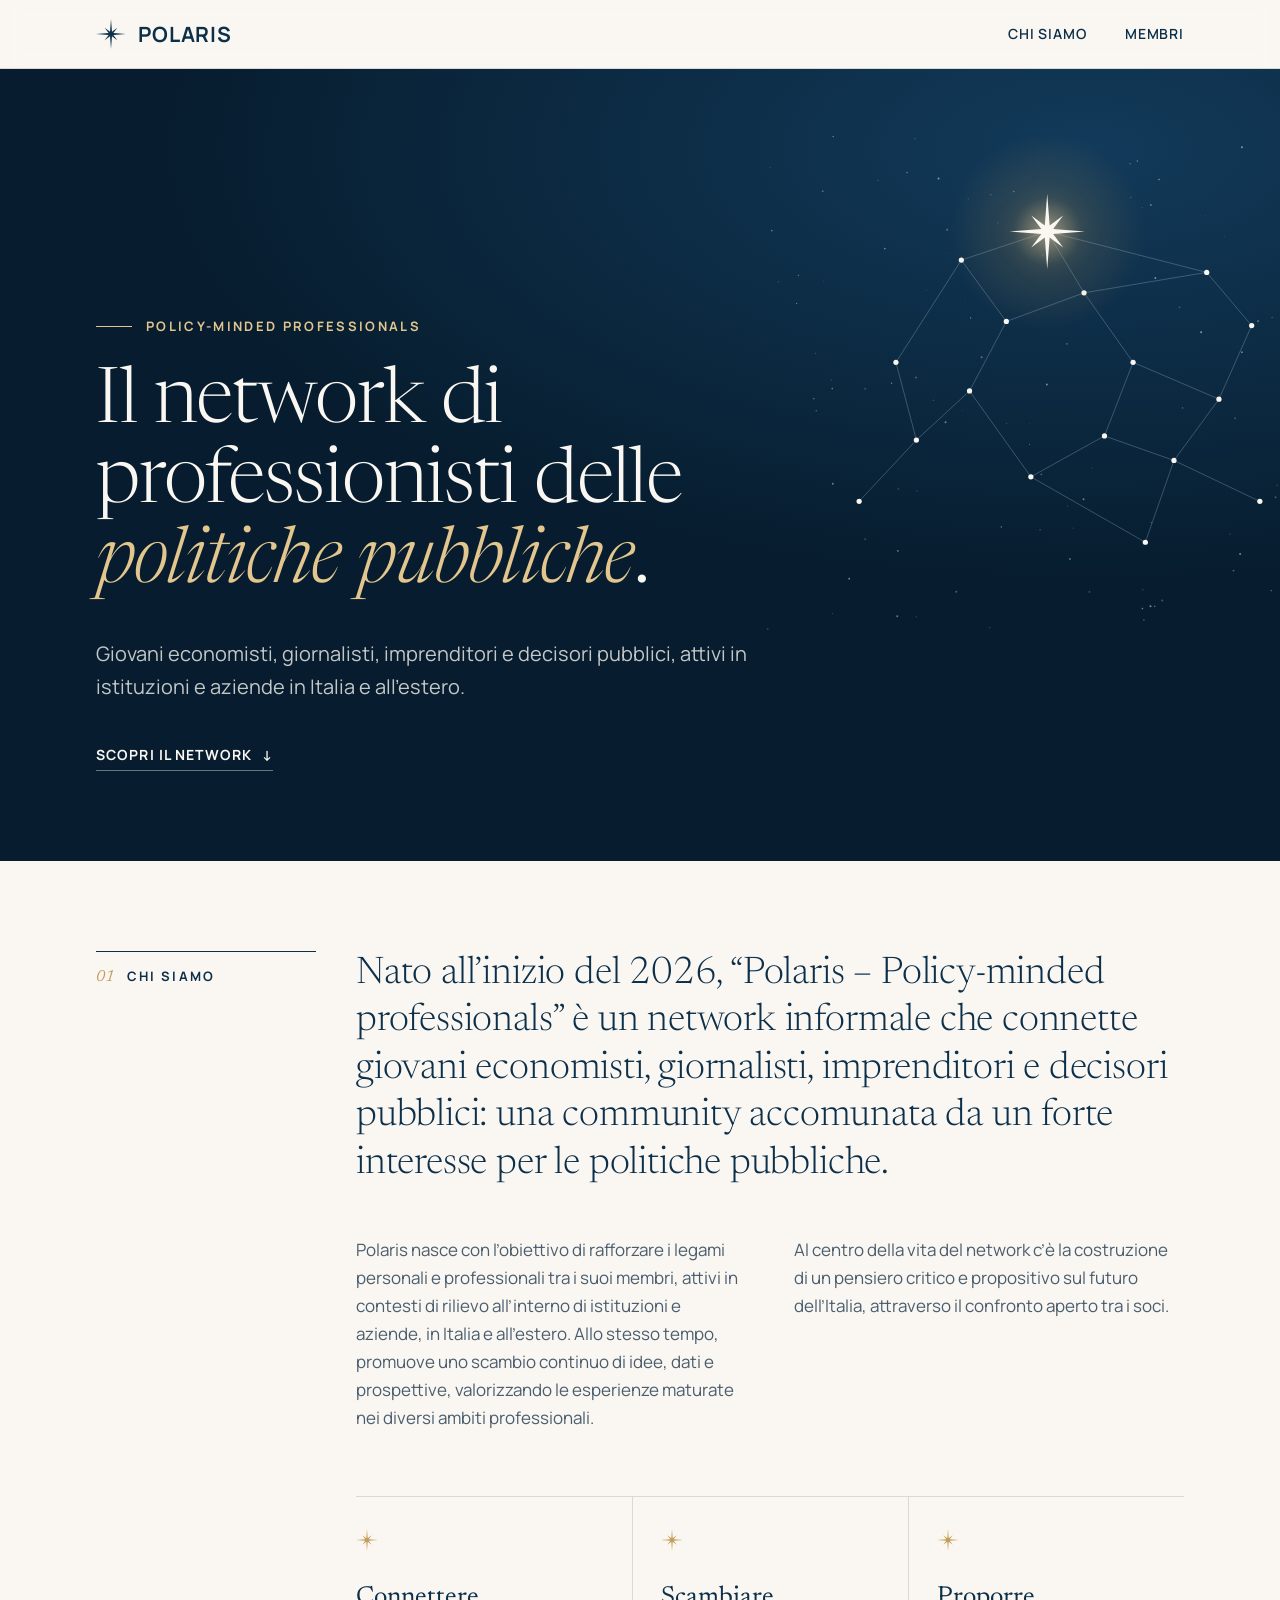
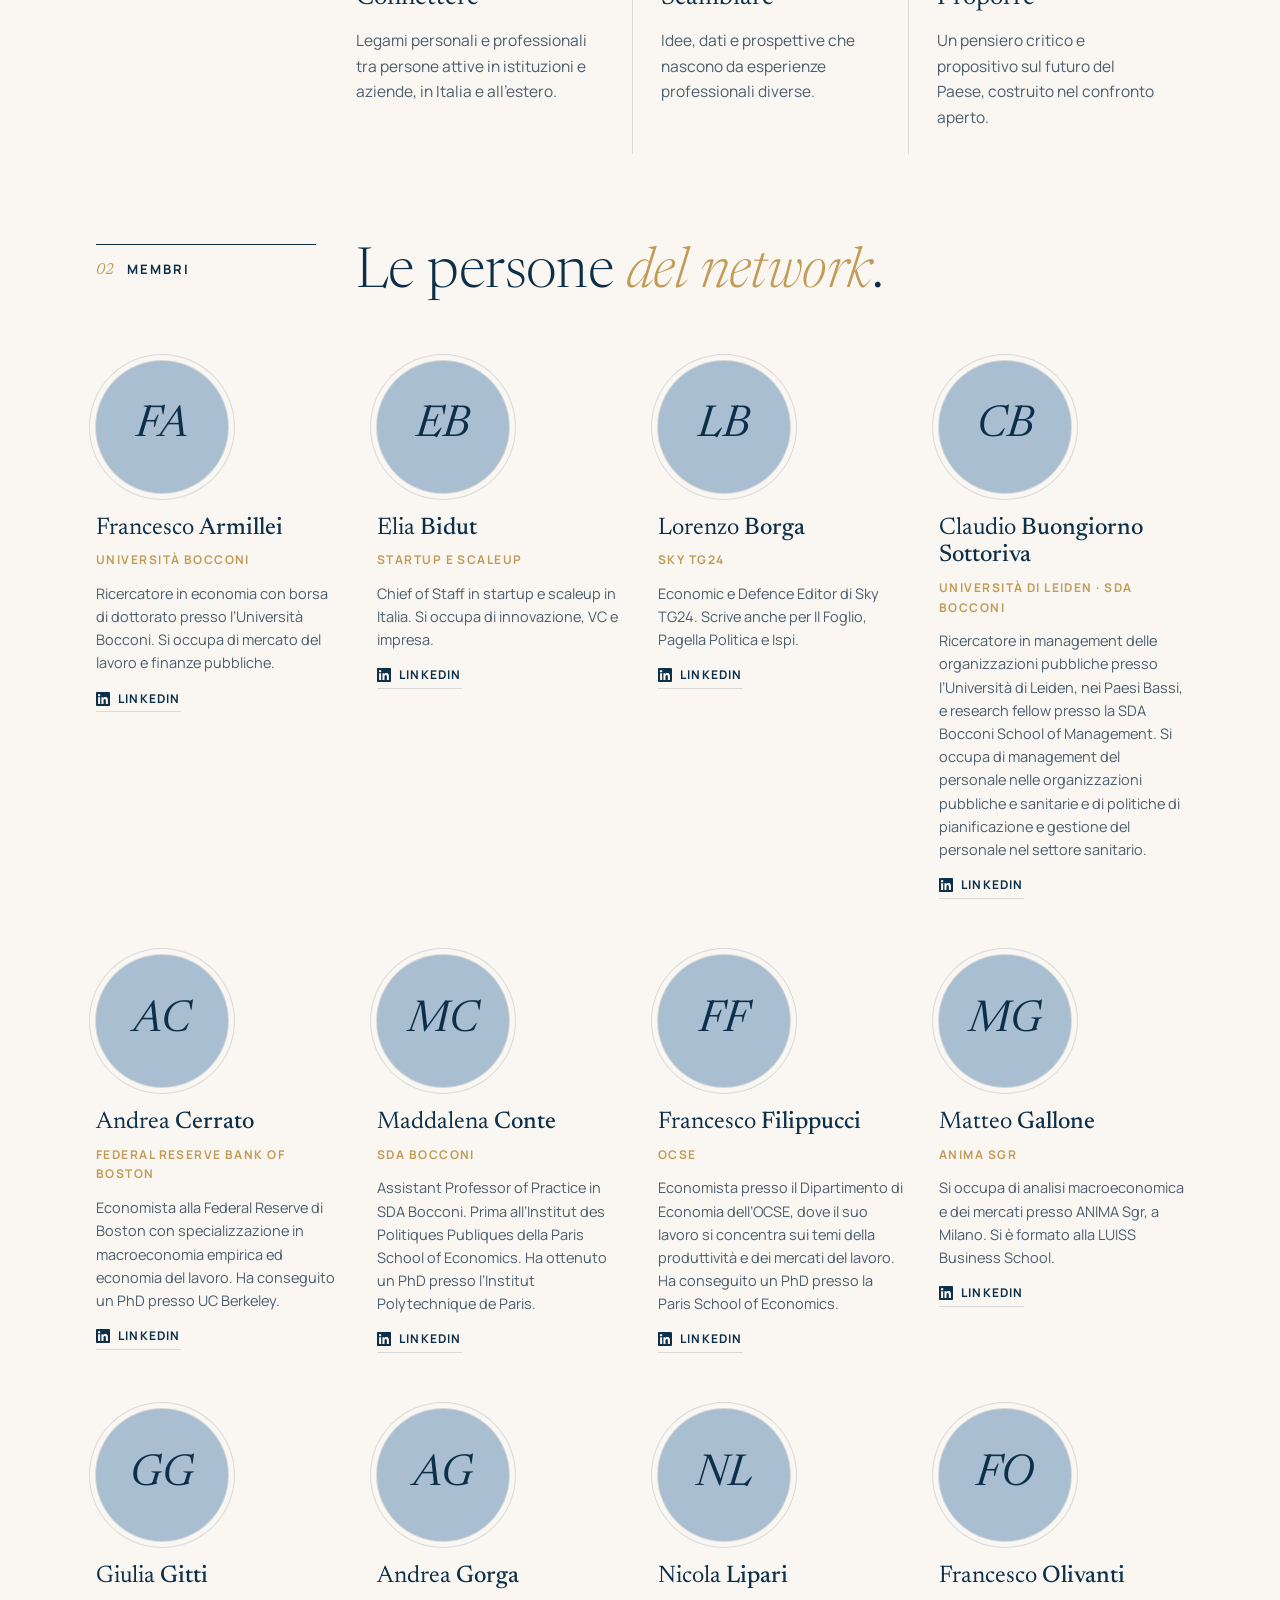
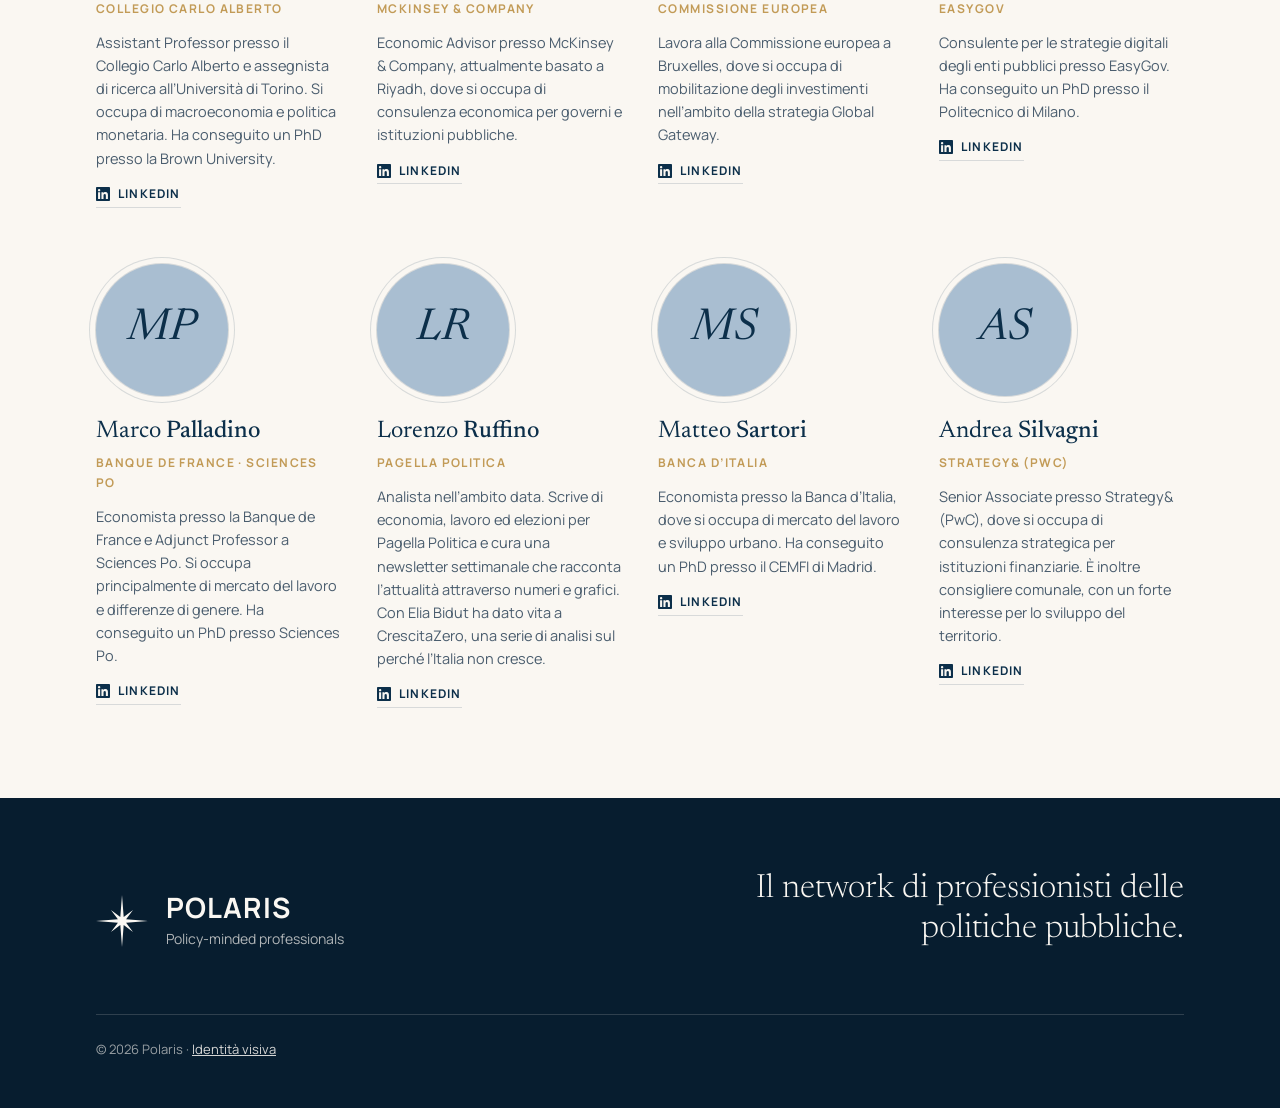
==== commit 785a920a: "Titolo: Il network di professionisti delle politiche pubbliche Co-Authored-By: Claude Opus 5.5 <nore" ====
--- a/index.html
+++ b/index.html
@@ -57,7 +57,7 @@
       </svg>
       <div class="contenitore hero-testo">
         <p class="occhiello">Policy-minded professionals</p>
-        <h1>Un network di professionisti delle <em>politiche pubbliche</em>.</h1>
+        <h1>Il network di professionisti delle <em>politiche pubbliche</em>.</h1>
         <p class="hero-sotto">Giovani economisti, giornalisti, imprenditori e decisori pubblici, attivi in istituzioni e aziende in Italia e all’estero.</p>
         <a class="freccia" href="#chi-siamo">Scopri il network <span aria-hidden="true">↓</span></a>
       </div>
@@ -275,7 +275,7 @@
           <p class="piede-tag">Policy-minded professionals</p>
         </div>
       </div>
-      <p class="piede-frase">Un network di professionisti delle politiche pubbliche.</p>
+      <p class="piede-frase">Il network di professionisti delle politiche pubbliche.</p>
       <p class="piede-note">© 2026 Polaris · <a href="brand/">Identità visiva</a></p>
     </div>
   </footer>
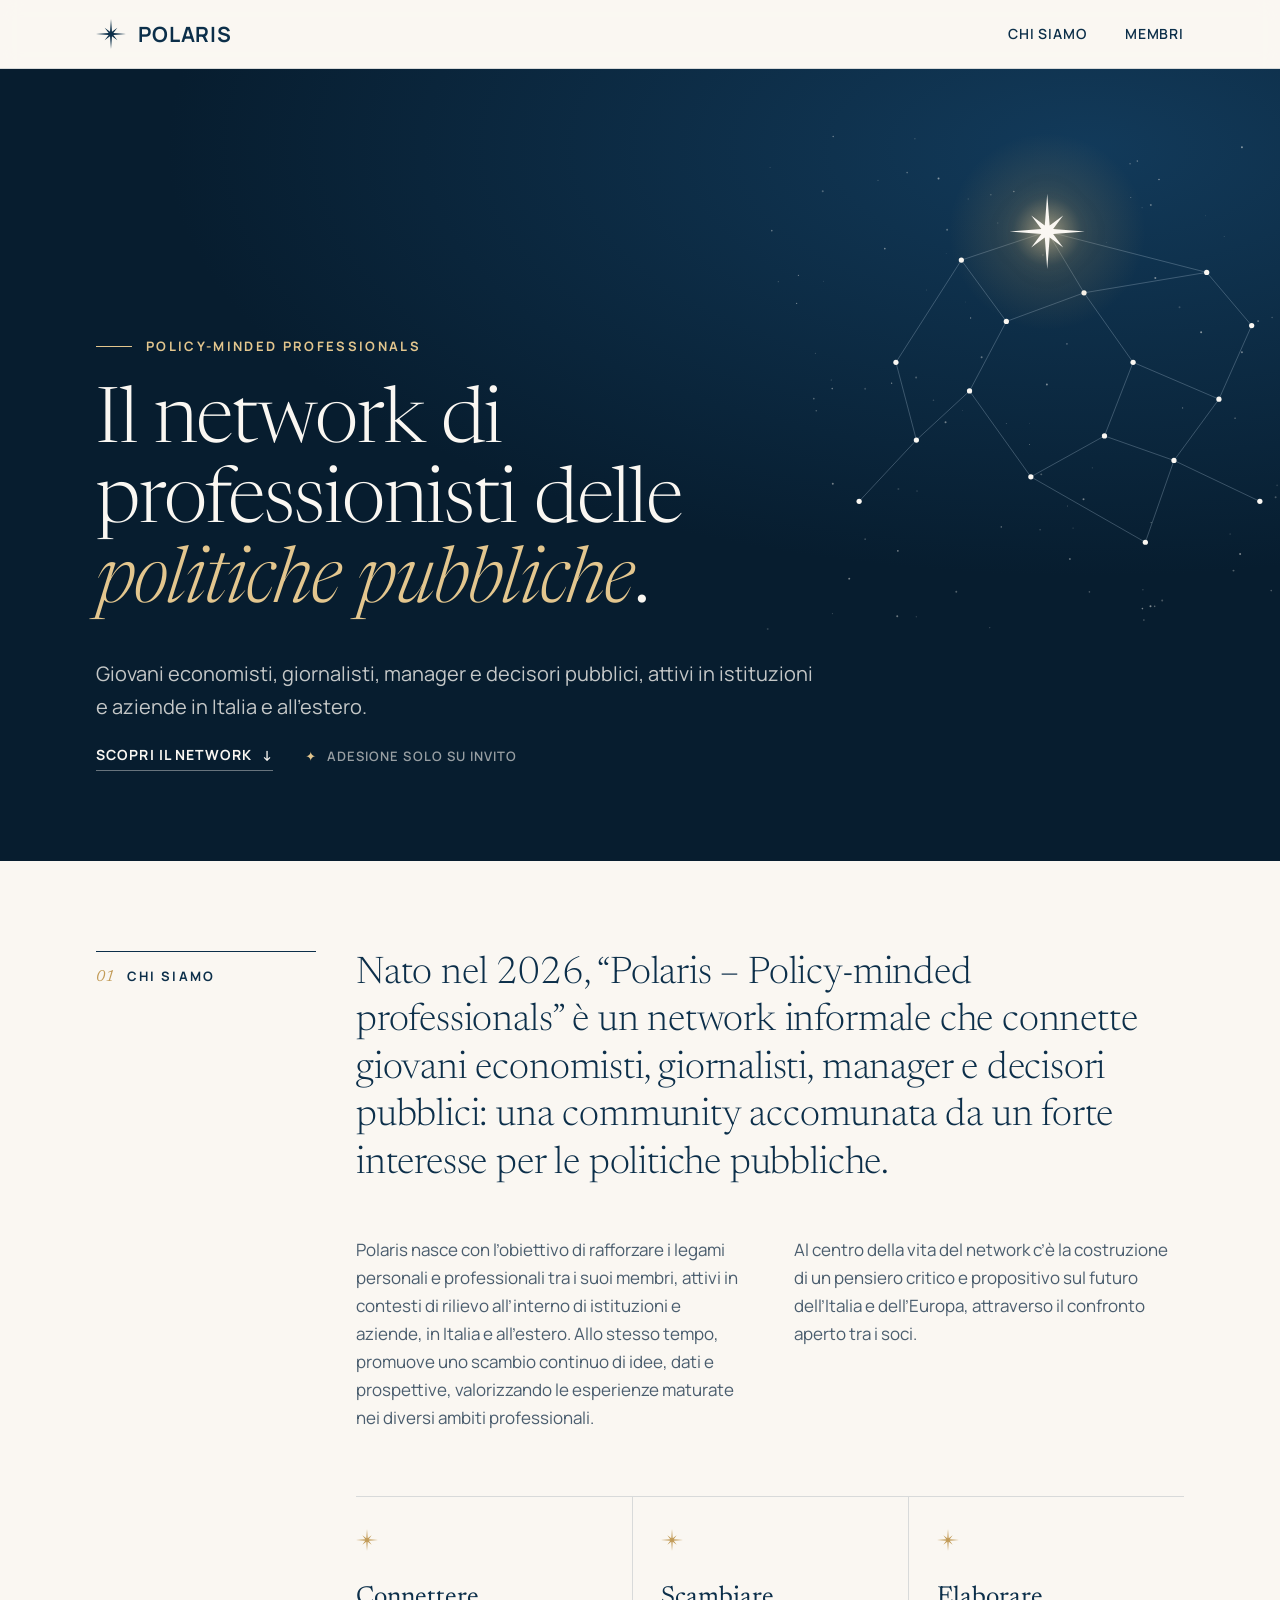
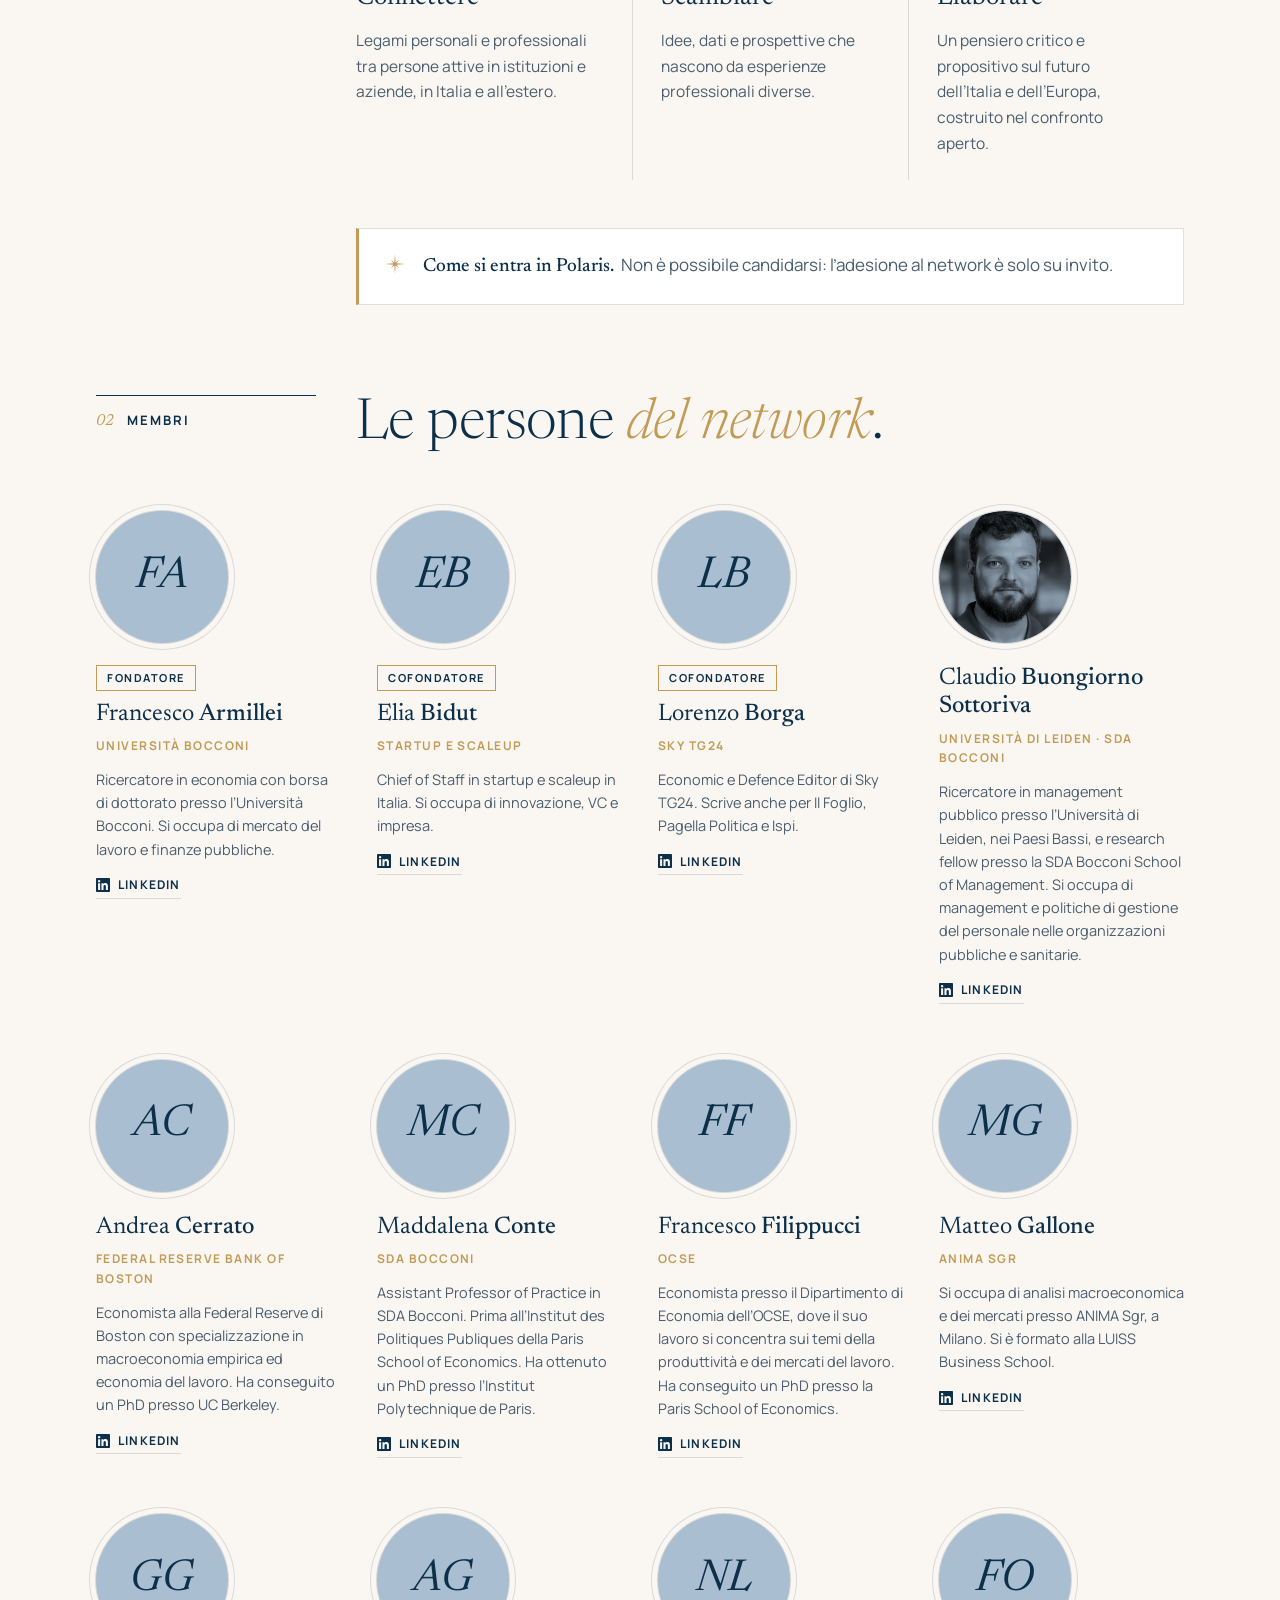
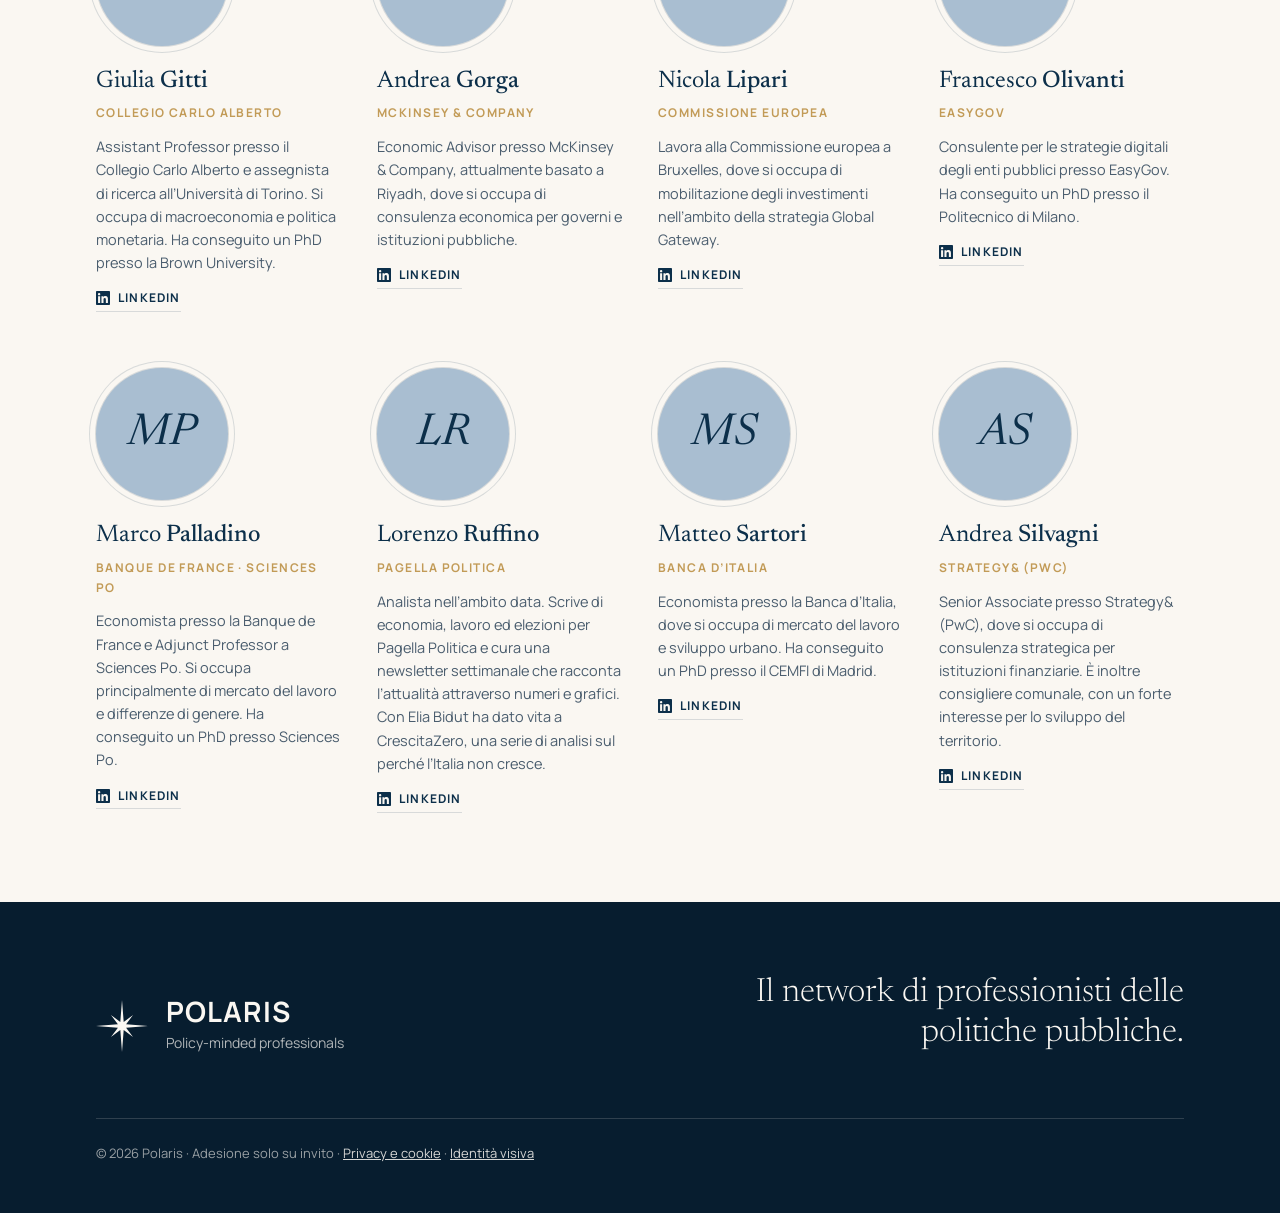
==== commit 88602d72: "Testi aggiornati, solo su invito, fondatori, nuova foto e bio di Claudio, caratteri in locale, pagin" ====
--- a/index.html
+++ b/index.html
@@ -4,19 +4,16 @@
   <meta charset="utf-8">
   <meta name="viewport" content="width=device-width, initial-scale=1">
   <title>Polaris – Policy-minded professionals</title>
-  <meta name="description" content="Polaris è un network informale di giovani economisti, giornalisti, imprenditori e decisori pubblici accomunati da un forte interesse per le politiche pubbliche.">
+  <meta name="description" content="Polaris è un network informale di giovani economisti, giornalisti, manager e decisori pubblici accomunati da un forte interesse per le politiche pubbliche.">
   <meta name="theme-color" content="#0C2F4A">
   <link rel="canonical" href="https://www.polarisprofessionals.it/">
   <meta property="og:type" content="website">
   <meta property="og:locale" content="it_IT">
   <meta property="og:title" content="Polaris – Policy-minded professionals">
-  <meta property="og:description" content="Un network di giovani professionisti per un pensiero critico e propositivo sul futuro dell’Italia.">
+  <meta property="og:description" content="Un network di giovani professionisti per un pensiero critico e propositivo sul futuro dell’Italia e dell’Europa.">
   <meta property="og:url" content="https://www.polarisprofessionals.it/">
   <meta property="og:image" content="https://www.polarisprofessionals.it/assets/img/logo-polaris.png">
   <link rel="icon" href="favicon.svg" type="image/svg+xml">
-  <link rel="preconnect" href="https://fonts.googleapis.com">
-  <link rel="preconnect" href="https://fonts.gstatic.com" crossorigin>
-  <link href="https://fonts.googleapis.com/css2?family=Manrope:wght@400;500;600;700;800&family=Newsreader:ital,opsz,wght@0,6..72,300;0,6..72,400;0,6..72,500;1,6..72,300;1,6..72,400&display=swap" rel="stylesheet">
   <link rel="stylesheet" href="assets/css/style.css">
 </head>
 <body>
@@ -58,8 +55,11 @@
       <div class="contenitore hero-testo">
         <p class="occhiello">Policy-minded professionals</p>
         <h1>Il network di professionisti delle <em>politiche pubbliche</em>.</h1>
-        <p class="hero-sotto">Giovani economisti, giornalisti, imprenditori e decisori pubblici, attivi in istituzioni e aziende in Italia e all’estero.</p>
-        <a class="freccia" href="#chi-siamo">Scopri il network <span aria-hidden="true">↓</span></a>
+        <p class="hero-sotto">Giovani economisti, giornalisti, manager e decisori pubblici, attivi in istituzioni e aziende in Italia e all’estero.</p>
+        <div class="hero-azioni">
+          <a class="freccia" href="#chi-siamo">Scopri il network <span aria-hidden="true">↓</span></a>
+          <p class="hero-invito">Adesione solo su invito</p>
+        </div>
       </div>
     </section>
 
@@ -67,10 +67,10 @@
       <div class="contenitore griglia-sezione">
         <p class="etichetta"><span>01</span> Chi siamo</p>
         <div>
-          <p class="lead">Nato all’inizio del 2026, “Polaris – Policy-minded professionals” è un network informale che connette giovani economisti, giornalisti, imprenditori e decisori pubblici: una community accomunata da un forte interesse per le politiche pubbliche.</p>
+          <p class="lead">Nato nel 2026, “Polaris – Policy-minded professionals” è un network informale che connette giovani economisti, giornalisti, manager e decisori pubblici: una community accomunata da un forte interesse per le politiche pubbliche.</p>
           <div class="colonne">
             <p>Polaris nasce con l’obiettivo di rafforzare i legami personali e professionali tra i suoi membri, attivi in contesti di rilievo all’interno di istituzioni e aziende, in Italia e all’estero. Allo stesso tempo, promuove uno scambio continuo di idee, dati e prospettive, valorizzando le esperienze maturate nei diversi ambiti professionali.</p>
-            <p>Al centro della vita del network c’è la costruzione di un pensiero critico e propositivo sul futuro dell’Italia, attraverso il confronto aperto tra i soci.</p>
+            <p>Al centro della vita del network c’è la costruzione di un pensiero critico e propositivo sul futuro dell’Italia e dell’Europa, attraverso il confronto aperto tra i soci.</p>
           </div>
 
           <ul class="pilastri">
@@ -86,10 +86,15 @@
             </li>
             <li>
               <svg aria-hidden="true"><use href="#stella"/></svg>
-              <h3>Proporre</h3>
-              <p>Un pensiero critico e propositivo sul futuro del Paese, costruito nel confronto aperto.</p>
+              <h3>Elaborare</h3>
+              <p>Un pensiero critico e propositivo sul futuro dell’Italia e dell’Europa, costruito nel confronto aperto.</p>
             </li>
           </ul>
+
+          <aside class="invito">
+            <svg aria-hidden="true"><use href="#stella"/></svg>
+            <p><strong>Come si entra in Polaris.</strong> Non è possibile candidarsi: l’adesione al network è solo su invito.</p>
+          </aside>
         </div>
       </div>
     </section>
@@ -106,6 +111,7 @@
             <span class="iniziali">FA</span>
             <img src="assets/membri/armillei-francesco.jpg" alt="" loading="lazy" onerror="this.remove()">
           </div>
+          <p class="membro-ruolo">Fondatore</p>
           <h3 class="membro-nome">Francesco <span>Armillei</span></h3>
           <p class="membro-aff">Università Bocconi</p>
           <p class="membro-bio">Ricercatore in economia con borsa di dottorato presso l’Università Bocconi. Si occupa di mercato del lavoro e finanze pubbliche.</p>
@@ -116,6 +122,7 @@
             <span class="iniziali">EB</span>
             <img src="assets/membri/bidut-elia.jpg" alt="" loading="lazy" onerror="this.remove()">
           </div>
+          <p class="membro-ruolo">Cofondatore</p>
           <h3 class="membro-nome">Elia <span>Bidut</span></h3>
           <p class="membro-aff">Startup e scaleup</p>
           <p class="membro-bio">Chief of Staff in startup e scaleup in Italia. Si occupa di innovazione, VC e impresa.</p>
@@ -126,6 +133,7 @@
             <span class="iniziali">LB</span>
             <img src="assets/membri/borga-lorenzo.jpg" alt="" loading="lazy" onerror="this.remove()">
           </div>
+          <p class="membro-ruolo">Cofondatore</p>
           <h3 class="membro-nome">Lorenzo <span>Borga</span></h3>
           <p class="membro-aff">Sky TG24</p>
           <p class="membro-bio">Economic e Defence Editor di Sky TG24. Scrive anche per Il Foglio, Pagella Politica e Ispi.</p>
@@ -138,7 +146,7 @@
           </div>
           <h3 class="membro-nome">Claudio <span>Buongiorno Sottoriva</span></h3>
           <p class="membro-aff">Università di Leiden · SDA Bocconi</p>
-          <p class="membro-bio">Ricercatore in management delle organizzazioni pubbliche presso l’Università di Leiden, nei Paesi Bassi, e research fellow presso la SDA Bocconi School of Management. Si occupa di management del personale nelle organizzazioni pubbliche e sanitarie e di politiche di pianificazione e gestione del personale nel settore sanitario.</p>
+          <p class="membro-bio">Ricercatore in management pubblico presso l’Università di Leiden, nei Paesi Bassi, e research fellow presso la SDA Bocconi School of Management. Si occupa di management e politiche di gestione del personale nelle organizzazioni pubbliche e sanitarie.</p>
           <a class="membro-link" href="https://www.linkedin.com/in/claudiobuongiornosottoriva/" target="_blank" rel="noopener" aria-label="Profilo LinkedIn di Claudio Buongiorno Sottoriva"><svg viewBox="0 0 24 24" aria-hidden="true"><path d="M20.45 20.45h-3.56v-5.57c0-1.33-.02-3.04-1.85-3.04-1.86 0-2.14 1.45-2.14 2.94v5.67H9.34V9h3.42v1.56h.05c.48-.9 1.64-1.85 3.37-1.85 3.6 0 4.27 2.37 4.27 5.46v6.28ZM5.34 7.43a2.06 2.06 0 1 1 0-4.13 2.06 2.06 0 0 1 0 4.13ZM7.12 20.45H3.56V9h3.56v11.45ZM22.22 0H1.77C.79 0 0 .77 0 1.73v20.54C0 23.23.79 24 1.77 24h20.45c.98 0 1.78-.77 1.78-1.73V1.73C24 .77 23.2 0 22.22 0Z"/></svg>LinkedIn</a>
         </li>
         <li class="membro">
@@ -276,7 +284,7 @@
         </div>
       </div>
       <p class="piede-frase">Il network di professionisti delle politiche pubbliche.</p>
-      <p class="piede-note">© 2026 Polaris · <a href="brand/">Identità visiva</a></p>
+      <p class="piede-note">© 2026 Polaris · Adesione solo su invito · <a href="privacy/">Privacy e cookie</a> · <a href="brand/">Identità visiva</a></p>
     </div>
   </footer>
 </body>
--- a/assets/css/style.css
+++ b/assets/css/style.css
@@ -2,6 +2,11 @@
    Polaris – Policy-minded professionals
    Identità visiva: vedi /brand/ per palette, caratteri e regole d'uso.
    ========================================================================== */
+
+/* Caratteri ospitati sul sito (nessuna richiesta a server esterni) */
+@font-face { font-family: "Manrope"; src: url("../fonts/manrope.woff2") format("woff2"); font-weight: 200 800; font-style: normal; font-display: swap; }
+@font-face { font-family: "Newsreader"; src: url("../fonts/newsreader.woff2") format("woff2"); font-weight: 200 800; font-style: normal; font-display: swap; }
+@font-face { font-family: "Newsreader"; src: url("../fonts/newsreader-italic.woff2") format("woff2"); font-weight: 200 800; font-style: italic; font-display: swap; }
 
 :root {
   /* Palette */
@@ -255,3 +260,35 @@
 }
 .membro-link svg { width: 14px; height: 14px; fill: currentColor; }
 .membro-link:hover { color: var(--ottone); border-bottom-color: var(--ottone); }
+
+/* Adesione solo su invito */
+.hero-azioni { display: flex; flex-wrap: wrap; align-items: center; gap: 12px 32px; margin-top: 20px; }
+.hero-azioni .freccia { margin-top: 0; }
+.hero-invito {
+  margin: 0; font-size: 13px; font-weight: 600; letter-spacing: .08em; text-transform: uppercase;
+  color: rgba(250, 247, 242, .6);
+}
+.hero-invito::before { content: "✦"; margin-right: 10px; color: var(--ottone-chiaro); }
+.invito {
+  margin-top: 48px; padding: 22px 26px;
+  display: flex; gap: 18px; align-items: flex-start;
+  border: 1px solid var(--filo); border-left: 3px solid var(--ottone); background: #fff;
+}
+.invito svg { flex: none; width: 20px; height: 20px; margin-top: 3px; color: var(--ottone); }
+.invito p { margin: 0; color: var(--inchiostro-2); }
+.invito strong { color: var(--polare); font-family: var(--serif); font-weight: 500; font-size: 19px; margin-right: 4px; }
+
+/* Ruolo nel network (fondatore, cofondatore) */
+.membro-ruolo {
+  align-self: flex-start; margin: 0 0 10px;
+  font-size: 11px; font-weight: 700; letter-spacing: .14em; text-transform: uppercase;
+  color: var(--polare); border: 1px solid var(--ottone); padding: 3px 10px 2px;
+}
+
+/* Pagine di testo (privacy) */
+.testo { max-width: 46em; }
+.testo h1 { font-family: var(--serif); font-weight: 300; font-size: clamp(36px, 5vw, 56px); line-height: 1.08; margin-bottom: 12px; }
+.testo h2 { font-family: var(--serif); font-weight: 400; font-size: 25px; margin: 44px 0 10px; }
+.testo p, .testo li { color: var(--inchiostro-2); }
+.testo ul { padding-left: 20px; }
+.testo .aggiornato { font-size: 14px; color: var(--inchiostro-2); }
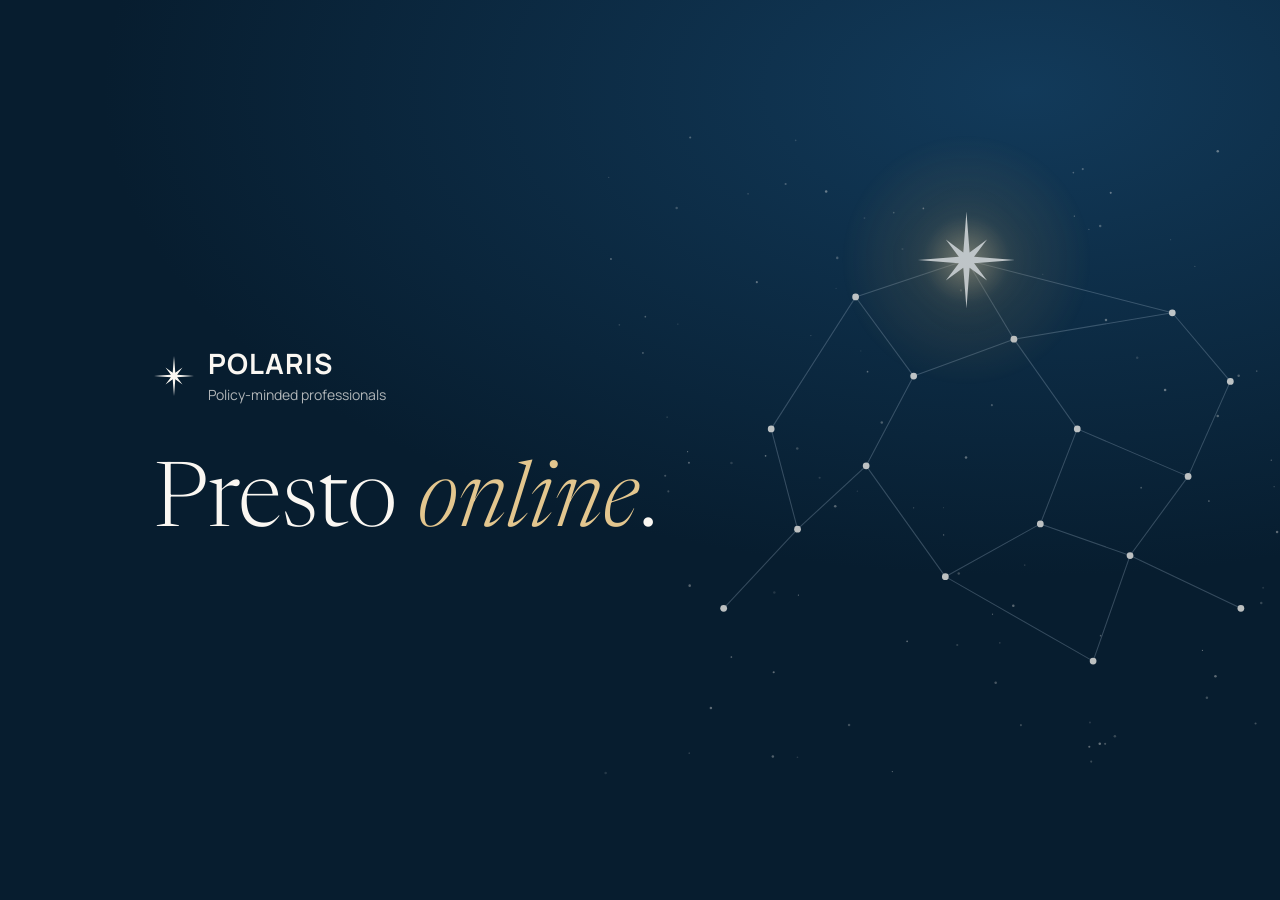
==== commit 48fb4220: "Pagina provvisoria: caratteri ospitati sul sito, nessuna richiesta a Google Fonts Co-Authored-By: Cl" ====
--- a/index.html
+++ b/index.html
@@ -4,41 +4,39 @@
   <meta charset="utf-8">
   <meta name="viewport" content="width=device-width, initial-scale=1">
   <title>Polaris – Policy-minded professionals</title>
-  <meta name="description" content="Polaris è un network informale di giovani economisti, giornalisti, manager e decisori pubblici accomunati da un forte interesse per le politiche pubbliche.">
-  <meta name="theme-color" content="#0C2F4A">
-  <link rel="canonical" href="https://www.polarisprofessionals.it/">
-  <meta property="og:type" content="website">
-  <meta property="og:locale" content="it_IT">
-  <meta property="og:title" content="Polaris – Policy-minded professionals">
-  <meta property="og:description" content="Un network di giovani professionisti per un pensiero critico e propositivo sul futuro dell’Italia e dell’Europa.">
-  <meta property="og:url" content="https://www.polarisprofessionals.it/">
-  <meta property="og:image" content="https://www.polarisprofessionals.it/assets/img/logo-polaris.png">
+  <meta name="robots" content="noindex, nofollow">
+  <meta name="theme-color" content="#071D2F">
   <link rel="icon" href="favicon.svg" type="image/svg+xml">
-  <link rel="stylesheet" href="assets/css/style.css">
+  <style>
+    @font-face{font-family:"Manrope";src:url("assets/fonts/manrope.woff2") format("woff2");font-weight:200 800;font-display:swap}
+    @font-face{font-family:"Newsreader";src:url("assets/fonts/newsreader.woff2") format("woff2");font-weight:200 800;font-display:swap}
+    @font-face{font-family:"Newsreader";src:url("assets/fonts/newsreader-italic.woff2") format("woff2");font-weight:200 800;font-style:italic;font-display:swap}
+    *{box-sizing:border-box}
+    symbol polygon,use{fill:currentColor}
+    html,body{margin:0;height:100%}
+    body{background:radial-gradient(120% 90% at 80% 10%,#123A5A 0%,rgba(18,58,90,0) 60%),#071D2F;color:#FAF7F2;
+      font-family:"Manrope",system-ui,sans-serif;display:grid;place-items:center;overflow:hidden;-webkit-font-smoothing:antialiased}
+    .cielo{position:fixed;right:-6vw;top:50%;transform:translateY(-50%);width:min(70vw,760px);opacity:.75;pointer-events:none}
+    .cielo-polare{color:#FAF7F2;filter:drop-shadow(0 0 18px rgba(227,198,142,.55))}
+    .cielo-sfondo circle{animation:s 6s ease-in-out infinite}
+    .cielo-sfondo circle:nth-child(3n){animation-delay:-2s}
+    @keyframes s{50%{opacity:.08}}
+    main{position:relative;width:min(1100px,100%);padding:0 clamp(24px,6vw,64px)}
+    .marchio{display:flex;align-items:center;gap:14px}
+    .marchio svg{width:40px;height:40px;fill:#FAF7F2}
+    .nome{font-weight:700;font-size:28px;letter-spacing:.04em;line-height:1}
+    .tag{margin:8px 0 0;font-size:14px;color:rgba(250,247,242,.7)}
+    h1{font-family:"Newsreader",Georgia,serif;font-weight:300;font-size:clamp(44px,7vw,92px);line-height:1.02;margin:56px 0 0;max-width:9em}
+    h1 em{color:#E3C68E}
+    @media (max-width:700px){.cielo{width:130vw;right:-50vw;top:22%;opacity:.4}}
+    @media (prefers-reduced-motion:reduce){.cielo-sfondo circle{animation:none}}
+  </style>
 </head>
 <body>
   <svg width="0" height="0" style="position:absolute" aria-hidden="true">
     <symbol id="stella" viewBox="0 0 100 100"><polygon points="50.00,0.00 53.25,42.15 71.21,28.79 57.85,46.75 100.00,50.00 57.85,53.25 71.21,71.21 53.25,57.85 50.00,100.00 46.75,57.85 28.79,71.21 42.15,53.25 0.00,50.00 42.15,46.75 28.79,28.79 46.75,42.15"/></symbol>
   </svg>
-
-  <a class="salta" href="#chi-siamo">Vai al contenuto</a>
-
-  <header class="testata">
-    <div class="contenitore testata-riga">
-      <a class="marchio" href="#top" aria-label="Polaris, torna all’inizio">
-        <svg class="marchio-stella" aria-hidden="true"><use href="#stella"/></svg>
-        <span class="marchio-nome">POLARIS</span>
-      </a>
-      <nav class="menu" aria-label="Navigazione principale">
-        <a href="#chi-siamo">Chi siamo</a>
-        <a href="#membri">Membri</a>
-      </nav>
-    </div>
-  </header>
-
-  <main id="top">
-    <section class="hero">
-      <svg class="cielo" viewBox="0 0 720 640" aria-hidden="true" focusable="false">
+  <svg class="cielo" viewBox="0 0 720 640" aria-hidden="true" focusable="false">
         <defs>
           <radialGradient id="alone" cx="50%" cy="50%" r="50%">
             <stop offset="0" stop-color="#E9D3A6" stop-opacity=".55"/>
@@ -52,240 +50,12 @@
         <circle cx="350" cy="140" r="120" fill="url(#alone)"/>
         <use href="#stella" x="304" y="94" width="92" height="92" class="cielo-polare"/>
       </svg>
-      <div class="contenitore hero-testo">
-        <p class="occhiello">Policy-minded professionals</p>
-        <h1>Il network di professionisti delle <em>politiche pubbliche</em>.</h1>
-        <p class="hero-sotto">Giovani economisti, giornalisti, manager e decisori pubblici, attivi in istituzioni e aziende in Italia e all’estero.</p>
-        <div class="hero-azioni">
-          <a class="freccia" href="#chi-siamo">Scopri il network <span aria-hidden="true">↓</span></a>
-          <p class="hero-invito">Adesione solo su invito</p>
-        </div>
-      </div>
-    </section>
-
-    <section id="chi-siamo" class="sezione">
-      <div class="contenitore griglia-sezione">
-        <p class="etichetta"><span>01</span> Chi siamo</p>
-        <div>
-          <p class="lead">Nato nel 2026, “Polaris – Policy-minded professionals” è un network informale che connette giovani economisti, giornalisti, manager e decisori pubblici: una community accomunata da un forte interesse per le politiche pubbliche.</p>
-          <div class="colonne">
-            <p>Polaris nasce con l’obiettivo di rafforzare i legami personali e professionali tra i suoi membri, attivi in contesti di rilievo all’interno di istituzioni e aziende, in Italia e all’estero. Allo stesso tempo, promuove uno scambio continuo di idee, dati e prospettive, valorizzando le esperienze maturate nei diversi ambiti professionali.</p>
-            <p>Al centro della vita del network c’è la costruzione di un pensiero critico e propositivo sul futuro dell’Italia e dell’Europa, attraverso il confronto aperto tra i soci.</p>
-          </div>
-
-          <ul class="pilastri">
-            <li>
-              <svg aria-hidden="true"><use href="#stella"/></svg>
-              <h3>Connettere</h3>
-              <p>Legami personali e professionali tra persone attive in istituzioni e aziende, in Italia e all’estero.</p>
-            </li>
-            <li>
-              <svg aria-hidden="true"><use href="#stella"/></svg>
-              <h3>Scambiare</h3>
-              <p>Idee, dati e prospettive che nascono da esperienze professionali diverse.</p>
-            </li>
-            <li>
-              <svg aria-hidden="true"><use href="#stella"/></svg>
-              <h3>Elaborare</h3>
-              <p>Un pensiero critico e propositivo sul futuro dell’Italia e dell’Europa, costruito nel confronto aperto.</p>
-            </li>
-          </ul>
-
-          <aside class="invito">
-            <svg aria-hidden="true"><use href="#stella"/></svg>
-            <p><strong>Come si entra in Polaris.</strong> Non è possibile candidarsi: l’adesione al network è solo su invito.</p>
-          </aside>
-        </div>
-      </div>
-    </section>
-
-    <section id="membri" class="sezione">
-      <div class="contenitore">
-        <div class="griglia-sezione">
-          <p class="etichetta"><span>02</span> Membri</p>
-          <h2 class="titolo-sezione">Le persone <em>del network</em>.</h2>
-        </div>
-        <ul class="membri">
-        <li class="membro">
-          <div class="ritratto" aria-hidden="true">
-            <span class="iniziali">FA</span>
-            <img src="assets/membri/armillei-francesco.jpg" alt="" loading="lazy" onerror="this.remove()">
-          </div>
-          <p class="membro-ruolo">Fondatore</p>
-          <h3 class="membro-nome">Francesco <span>Armillei</span></h3>
-          <p class="membro-aff">Università Bocconi</p>
-          <p class="membro-bio">Ricercatore in economia con borsa di dottorato presso l’Università Bocconi. Si occupa di mercato del lavoro e finanze pubbliche.</p>
-          <a class="membro-link" href="https://www.linkedin.com/in/francescoarmillei/" target="_blank" rel="noopener" aria-label="Profilo LinkedIn di Francesco Armillei"><svg viewBox="0 0 24 24" aria-hidden="true"><path d="M20.45 20.45h-3.56v-5.57c0-1.33-.02-3.04-1.85-3.04-1.86 0-2.14 1.45-2.14 2.94v5.67H9.34V9h3.42v1.56h.05c.48-.9 1.64-1.85 3.37-1.85 3.6 0 4.27 2.37 4.27 5.46v6.28ZM5.34 7.43a2.06 2.06 0 1 1 0-4.13 2.06 2.06 0 0 1 0 4.13ZM7.12 20.45H3.56V9h3.56v11.45ZM22.22 0H1.77C.79 0 0 .77 0 1.73v20.54C0 23.23.79 24 1.77 24h20.45c.98 0 1.78-.77 1.78-1.73V1.73C24 .77 23.2 0 22.22 0Z"/></svg>LinkedIn</a>
-        </li>
-        <li class="membro">
-          <div class="ritratto" aria-hidden="true">
-            <span class="iniziali">EB</span>
-            <img src="assets/membri/bidut-elia.jpg" alt="" loading="lazy" onerror="this.remove()">
-          </div>
-          <p class="membro-ruolo">Cofondatore</p>
-          <h3 class="membro-nome">Elia <span>Bidut</span></h3>
-          <p class="membro-aff">Startup e scaleup</p>
-          <p class="membro-bio">Chief of Staff in startup e scaleup in Italia. Si occupa di innovazione, VC e impresa.</p>
-          <a class="membro-link" href="https://www.linkedin.com/in/elia-bidut/" target="_blank" rel="noopener" aria-label="Profilo LinkedIn di Elia Bidut"><svg viewBox="0 0 24 24" aria-hidden="true"><path d="M20.45 20.45h-3.56v-5.57c0-1.33-.02-3.04-1.85-3.04-1.86 0-2.14 1.45-2.14 2.94v5.67H9.34V9h3.42v1.56h.05c.48-.9 1.64-1.85 3.37-1.85 3.6 0 4.27 2.37 4.27 5.46v6.28ZM5.34 7.43a2.06 2.06 0 1 1 0-4.13 2.06 2.06 0 0 1 0 4.13ZM7.12 20.45H3.56V9h3.56v11.45ZM22.22 0H1.77C.79 0 0 .77 0 1.73v20.54C0 23.23.79 24 1.77 24h20.45c.98 0 1.78-.77 1.78-1.73V1.73C24 .77 23.2 0 22.22 0Z"/></svg>LinkedIn</a>
-        </li>
-        <li class="membro">
-          <div class="ritratto" aria-hidden="true">
-            <span class="iniziali">LB</span>
-            <img src="assets/membri/borga-lorenzo.jpg" alt="" loading="lazy" onerror="this.remove()">
-          </div>
-          <p class="membro-ruolo">Cofondatore</p>
-          <h3 class="membro-nome">Lorenzo <span>Borga</span></h3>
-          <p class="membro-aff">Sky TG24</p>
-          <p class="membro-bio">Economic e Defence Editor di Sky TG24. Scrive anche per Il Foglio, Pagella Politica e Ispi.</p>
-          <a class="membro-link" href="https://www.linkedin.com/in/lorenzoborga/" target="_blank" rel="noopener" aria-label="Profilo LinkedIn di Lorenzo Borga"><svg viewBox="0 0 24 24" aria-hidden="true"><path d="M20.45 20.45h-3.56v-5.57c0-1.33-.02-3.04-1.85-3.04-1.86 0-2.14 1.45-2.14 2.94v5.67H9.34V9h3.42v1.56h.05c.48-.9 1.64-1.85 3.37-1.85 3.6 0 4.27 2.37 4.27 5.46v6.28ZM5.34 7.43a2.06 2.06 0 1 1 0-4.13 2.06 2.06 0 0 1 0 4.13ZM7.12 20.45H3.56V9h3.56v11.45ZM22.22 0H1.77C.79 0 0 .77 0 1.73v20.54C0 23.23.79 24 1.77 24h20.45c.98 0 1.78-.77 1.78-1.73V1.73C24 .77 23.2 0 22.22 0Z"/></svg>LinkedIn</a>
-        </li>
-        <li class="membro">
-          <div class="ritratto" aria-hidden="true">
-            <span class="iniziali">CB</span>
-            <img src="assets/membri/buongiorno-sottoriva-claudio.jpg" alt="" loading="lazy" onerror="this.remove()">
-          </div>
-          <h3 class="membro-nome">Claudio <span>Buongiorno Sottoriva</span></h3>
-          <p class="membro-aff">Università di Leiden · SDA Bocconi</p>
-          <p class="membro-bio">Ricercatore in management pubblico presso l’Università di Leiden, nei Paesi Bassi, e research fellow presso la SDA Bocconi School of Management. Si occupa di management e politiche di gestione del personale nelle organizzazioni pubbliche e sanitarie.</p>
-          <a class="membro-link" href="https://www.linkedin.com/in/claudiobuongiornosottoriva/" target="_blank" rel="noopener" aria-label="Profilo LinkedIn di Claudio Buongiorno Sottoriva"><svg viewBox="0 0 24 24" aria-hidden="true"><path d="M20.45 20.45h-3.56v-5.57c0-1.33-.02-3.04-1.85-3.04-1.86 0-2.14 1.45-2.14 2.94v5.67H9.34V9h3.42v1.56h.05c.48-.9 1.64-1.85 3.37-1.85 3.6 0 4.27 2.37 4.27 5.46v6.28ZM5.34 7.43a2.06 2.06 0 1 1 0-4.13 2.06 2.06 0 0 1 0 4.13ZM7.12 20.45H3.56V9h3.56v11.45ZM22.22 0H1.77C.79 0 0 .77 0 1.73v20.54C0 23.23.79 24 1.77 24h20.45c.98 0 1.78-.77 1.78-1.73V1.73C24 .77 23.2 0 22.22 0Z"/></svg>LinkedIn</a>
-        </li>
-        <li class="membro">
-          <div class="ritratto" aria-hidden="true">
-            <span class="iniziali">AC</span>
-            <img src="assets/membri/cerrato-andrea.jpg" alt="" loading="lazy" onerror="this.remove()">
-          </div>
-          <h3 class="membro-nome">Andrea <span>Cerrato</span></h3>
-          <p class="membro-aff">Federal Reserve Bank of Boston</p>
-          <p class="membro-bio">Economista alla Federal Reserve di Boston con specializzazione in macroeconomia empirica ed economia del lavoro. Ha conseguito un PhD presso UC Berkeley.</p>
-          <a class="membro-link" href="https://www.linkedin.com/in/andrea-cerrato-286b0586/" target="_blank" rel="noopener" aria-label="Profilo LinkedIn di Andrea Cerrato"><svg viewBox="0 0 24 24" aria-hidden="true"><path d="M20.45 20.45h-3.56v-5.57c0-1.33-.02-3.04-1.85-3.04-1.86 0-2.14 1.45-2.14 2.94v5.67H9.34V9h3.42v1.56h.05c.48-.9 1.64-1.85 3.37-1.85 3.6 0 4.27 2.37 4.27 5.46v6.28ZM5.34 7.43a2.06 2.06 0 1 1 0-4.13 2.06 2.06 0 0 1 0 4.13ZM7.12 20.45H3.56V9h3.56v11.45ZM22.22 0H1.77C.79 0 0 .77 0 1.73v20.54C0 23.23.79 24 1.77 24h20.45c.98 0 1.78-.77 1.78-1.73V1.73C24 .77 23.2 0 22.22 0Z"/></svg>LinkedIn</a>
-        </li>
-        <li class="membro">
-          <div class="ritratto" aria-hidden="true">
-            <span class="iniziali">MC</span>
-            <img src="assets/membri/conte-maddalena.jpg" alt="" loading="lazy" onerror="this.remove()">
-          </div>
-          <h3 class="membro-nome">Maddalena <span>Conte</span></h3>
-          <p class="membro-aff">SDA Bocconi</p>
-          <p class="membro-bio">Assistant Professor of Practice in SDA Bocconi. Prima all’Institut des Politiques Publiques della Paris School of Economics. Ha ottenuto un PhD presso l’Institut Polytechnique de Paris.</p>
-          <a class="membro-link" href="https://www.linkedin.com/in/maddaconte/" target="_blank" rel="noopener" aria-label="Profilo LinkedIn di Maddalena Conte"><svg viewBox="0 0 24 24" aria-hidden="true"><path d="M20.45 20.45h-3.56v-5.57c0-1.33-.02-3.04-1.85-3.04-1.86 0-2.14 1.45-2.14 2.94v5.67H9.34V9h3.42v1.56h.05c.48-.9 1.64-1.85 3.37-1.85 3.6 0 4.27 2.37 4.27 5.46v6.28ZM5.34 7.43a2.06 2.06 0 1 1 0-4.13 2.06 2.06 0 0 1 0 4.13ZM7.12 20.45H3.56V9h3.56v11.45ZM22.22 0H1.77C.79 0 0 .77 0 1.73v20.54C0 23.23.79 24 1.77 24h20.45c.98 0 1.78-.77 1.78-1.73V1.73C24 .77 23.2 0 22.22 0Z"/></svg>LinkedIn</a>
-        </li>
-        <li class="membro">
-          <div class="ritratto" aria-hidden="true">
-            <span class="iniziali">FF</span>
-            <img src="assets/membri/filippucci-francesco.jpg" alt="" loading="lazy" onerror="this.remove()">
-          </div>
-          <h3 class="membro-nome">Francesco <span>Filippucci</span></h3>
-          <p class="membro-aff">OCSE</p>
-          <p class="membro-bio">Economista presso il Dipartimento di Economia dell’OCSE, dove il suo lavoro si concentra sui temi della produttività e dei mercati del lavoro. Ha conseguito un PhD presso la Paris School of Economics.</p>
-          <a class="membro-link" href="https://www.linkedin.com/in/francesco-filippucci-a19a54108/" target="_blank" rel="noopener" aria-label="Profilo LinkedIn di Francesco Filippucci"><svg viewBox="0 0 24 24" aria-hidden="true"><path d="M20.45 20.45h-3.56v-5.57c0-1.33-.02-3.04-1.85-3.04-1.86 0-2.14 1.45-2.14 2.94v5.67H9.34V9h3.42v1.56h.05c.48-.9 1.64-1.85 3.37-1.85 3.6 0 4.27 2.37 4.27 5.46v6.28ZM5.34 7.43a2.06 2.06 0 1 1 0-4.13 2.06 2.06 0 0 1 0 4.13ZM7.12 20.45H3.56V9h3.56v11.45ZM22.22 0H1.77C.79 0 0 .77 0 1.73v20.54C0 23.23.79 24 1.77 24h20.45c.98 0 1.78-.77 1.78-1.73V1.73C24 .77 23.2 0 22.22 0Z"/></svg>LinkedIn</a>
-        </li>
-        <li class="membro">
-          <div class="ritratto" aria-hidden="true">
-            <span class="iniziali">MG</span>
-            <img src="assets/membri/gallone-matteo.jpg" alt="" loading="lazy" onerror="this.remove()">
-          </div>
-          <h3 class="membro-nome">Matteo <span>Gallone</span></h3>
-          <p class="membro-aff">ANIMA Sgr</p>
-          <p class="membro-bio">Si occupa di analisi macroeconomica e dei mercati presso ANIMA Sgr, a Milano. Si è formato alla LUISS Business School.</p>
-          <a class="membro-link" href="https://www.linkedin.com/in/matteogallone/" target="_blank" rel="noopener" aria-label="Profilo LinkedIn di Matteo Gallone"><svg viewBox="0 0 24 24" aria-hidden="true"><path d="M20.45 20.45h-3.56v-5.57c0-1.33-.02-3.04-1.85-3.04-1.86 0-2.14 1.45-2.14 2.94v5.67H9.34V9h3.42v1.56h.05c.48-.9 1.64-1.85 3.37-1.85 3.6 0 4.27 2.37 4.27 5.46v6.28ZM5.34 7.43a2.06 2.06 0 1 1 0-4.13 2.06 2.06 0 0 1 0 4.13ZM7.12 20.45H3.56V9h3.56v11.45ZM22.22 0H1.77C.79 0 0 .77 0 1.73v20.54C0 23.23.79 24 1.77 24h20.45c.98 0 1.78-.77 1.78-1.73V1.73C24 .77 23.2 0 22.22 0Z"/></svg>LinkedIn</a>
-        </li>
-        <li class="membro">
-          <div class="ritratto" aria-hidden="true">
-            <span class="iniziali">GG</span>
-            <img src="assets/membri/gitti-giulia.jpg" alt="" loading="lazy" onerror="this.remove()">
-          </div>
-          <h3 class="membro-nome">Giulia <span>Gitti</span></h3>
-          <p class="membro-aff">Collegio Carlo Alberto</p>
-          <p class="membro-bio">Assistant Professor presso il Collegio Carlo Alberto e assegnista di ricerca all’Università di Torino. Si occupa di macroeconomia e politica monetaria. Ha conseguito un PhD presso la Brown University.</p>
-          <a class="membro-link" href="https://www.linkedin.com/in/giulia-gitti-000944261/" target="_blank" rel="noopener" aria-label="Profilo LinkedIn di Giulia Gitti"><svg viewBox="0 0 24 24" aria-hidden="true"><path d="M20.45 20.45h-3.56v-5.57c0-1.33-.02-3.04-1.85-3.04-1.86 0-2.14 1.45-2.14 2.94v5.67H9.34V9h3.42v1.56h.05c.48-.9 1.64-1.85 3.37-1.85 3.6 0 4.27 2.37 4.27 5.46v6.28ZM5.34 7.43a2.06 2.06 0 1 1 0-4.13 2.06 2.06 0 0 1 0 4.13ZM7.12 20.45H3.56V9h3.56v11.45ZM22.22 0H1.77C.79 0 0 .77 0 1.73v20.54C0 23.23.79 24 1.77 24h20.45c.98 0 1.78-.77 1.78-1.73V1.73C24 .77 23.2 0 22.22 0Z"/></svg>LinkedIn</a>
-        </li>
-        <li class="membro">
-          <div class="ritratto" aria-hidden="true">
-            <span class="iniziali">AG</span>
-            <img src="assets/membri/gorga-andrea.jpg" alt="" loading="lazy" onerror="this.remove()">
-          </div>
-          <h3 class="membro-nome">Andrea <span>Gorga</span></h3>
-          <p class="membro-aff">McKinsey &amp; Company</p>
-          <p class="membro-bio">Economic Advisor presso McKinsey &amp; Company, attualmente basato a Riyadh, dove si occupa di consulenza economica per governi e istituzioni pubbliche.</p>
-          <a class="membro-link" href="https://www.linkedin.com/in/andrea-gorga/" target="_blank" rel="noopener" aria-label="Profilo LinkedIn di Andrea Gorga"><svg viewBox="0 0 24 24" aria-hidden="true"><path d="M20.45 20.45h-3.56v-5.57c0-1.33-.02-3.04-1.85-3.04-1.86 0-2.14 1.45-2.14 2.94v5.67H9.34V9h3.42v1.56h.05c.48-.9 1.64-1.85 3.37-1.85 3.6 0 4.27 2.37 4.27 5.46v6.28ZM5.34 7.43a2.06 2.06 0 1 1 0-4.13 2.06 2.06 0 0 1 0 4.13ZM7.12 20.45H3.56V9h3.56v11.45ZM22.22 0H1.77C.79 0 0 .77 0 1.73v20.54C0 23.23.79 24 1.77 24h20.45c.98 0 1.78-.77 1.78-1.73V1.73C24 .77 23.2 0 22.22 0Z"/></svg>LinkedIn</a>
-        </li>
-        <li class="membro">
-          <div class="ritratto" aria-hidden="true">
-            <span class="iniziali">NL</span>
-            <img src="assets/membri/lipari-nicola.jpg" alt="" loading="lazy" onerror="this.remove()">
-          </div>
-          <h3 class="membro-nome">Nicola <span>Lipari</span></h3>
-          <p class="membro-aff">Commissione europea</p>
-          <p class="membro-bio">Lavora alla Commissione europea a Bruxelles, dove si occupa di mobilitazione degli investimenti nell’ambito della strategia Global Gateway.</p>
-          <a class="membro-link" href="https://www.linkedin.com/in/nicola-lipari/" target="_blank" rel="noopener" aria-label="Profilo LinkedIn di Nicola Lipari"><svg viewBox="0 0 24 24" aria-hidden="true"><path d="M20.45 20.45h-3.56v-5.57c0-1.33-.02-3.04-1.85-3.04-1.86 0-2.14 1.45-2.14 2.94v5.67H9.34V9h3.42v1.56h.05c.48-.9 1.64-1.85 3.37-1.85 3.6 0 4.27 2.37 4.27 5.46v6.28ZM5.34 7.43a2.06 2.06 0 1 1 0-4.13 2.06 2.06 0 0 1 0 4.13ZM7.12 20.45H3.56V9h3.56v11.45ZM22.22 0H1.77C.79 0 0 .77 0 1.73v20.54C0 23.23.79 24 1.77 24h20.45c.98 0 1.78-.77 1.78-1.73V1.73C24 .77 23.2 0 22.22 0Z"/></svg>LinkedIn</a>
-        </li>
-        <li class="membro">
-          <div class="ritratto" aria-hidden="true">
-            <span class="iniziali">FO</span>
-            <img src="assets/membri/olivanti-francesco.jpg" alt="" loading="lazy" onerror="this.remove()">
-          </div>
-          <h3 class="membro-nome">Francesco <span>Olivanti</span></h3>
-          <p class="membro-aff">EasyGov</p>
-          <p class="membro-bio">Consulente per le strategie digitali degli enti pubblici presso EasyGov. Ha conseguito un PhD presso il Politecnico di Milano.</p>
-          <a class="membro-link" href="https://www.linkedin.com/in/francesco-olivanti/" target="_blank" rel="noopener" aria-label="Profilo LinkedIn di Francesco Olivanti"><svg viewBox="0 0 24 24" aria-hidden="true"><path d="M20.45 20.45h-3.56v-5.57c0-1.33-.02-3.04-1.85-3.04-1.86 0-2.14 1.45-2.14 2.94v5.67H9.34V9h3.42v1.56h.05c.48-.9 1.64-1.85 3.37-1.85 3.6 0 4.27 2.37 4.27 5.46v6.28ZM5.34 7.43a2.06 2.06 0 1 1 0-4.13 2.06 2.06 0 0 1 0 4.13ZM7.12 20.45H3.56V9h3.56v11.45ZM22.22 0H1.77C.79 0 0 .77 0 1.73v20.54C0 23.23.79 24 1.77 24h20.45c.98 0 1.78-.77 1.78-1.73V1.73C24 .77 23.2 0 22.22 0Z"/></svg>LinkedIn</a>
-        </li>
-        <li class="membro">
-          <div class="ritratto" aria-hidden="true">
-            <span class="iniziali">MP</span>
-            <img src="assets/membri/palladino-marco.jpg" alt="" loading="lazy" onerror="this.remove()">
-          </div>
-          <h3 class="membro-nome">Marco <span>Palladino</span></h3>
-          <p class="membro-aff">Banque de France · Sciences Po</p>
-          <p class="membro-bio">Economista presso la Banque de France e Adjunct Professor a Sciences Po. Si occupa principalmente di mercato del lavoro e differenze di genere. Ha conseguito un PhD presso Sciences Po.</p>
-          <a class="membro-link" href="https://www.linkedin.com/in/marco-g-palladino-687a80ab/" target="_blank" rel="noopener" aria-label="Profilo LinkedIn di Marco Palladino"><svg viewBox="0 0 24 24" aria-hidden="true"><path d="M20.45 20.45h-3.56v-5.57c0-1.33-.02-3.04-1.85-3.04-1.86 0-2.14 1.45-2.14 2.94v5.67H9.34V9h3.42v1.56h.05c.48-.9 1.64-1.85 3.37-1.85 3.6 0 4.27 2.37 4.27 5.46v6.28ZM5.34 7.43a2.06 2.06 0 1 1 0-4.13 2.06 2.06 0 0 1 0 4.13ZM7.12 20.45H3.56V9h3.56v11.45ZM22.22 0H1.77C.79 0 0 .77 0 1.73v20.54C0 23.23.79 24 1.77 24h20.45c.98 0 1.78-.77 1.78-1.73V1.73C24 .77 23.2 0 22.22 0Z"/></svg>LinkedIn</a>
-        </li>
-        <li class="membro">
-          <div class="ritratto" aria-hidden="true">
-            <span class="iniziali">LR</span>
-            <img src="assets/membri/ruffino-lorenzo.jpg" alt="" loading="lazy" onerror="this.remove()">
-          </div>
-          <h3 class="membro-nome">Lorenzo <span>Ruffino</span></h3>
-          <p class="membro-aff">Pagella Politica</p>
-          <p class="membro-bio">Analista nell’ambito data. Scrive di economia, lavoro ed elezioni per Pagella Politica e cura una newsletter settimanale che racconta l’attualità attraverso numeri e grafici. Con Elia Bidut ha dato vita a CrescitaZero, una serie di analisi sul perché l’Italia non cresce.</p>
-          <a class="membro-link" href="https://www.linkedin.com/in/lorenzo-ruffino/" target="_blank" rel="noopener" aria-label="Profilo LinkedIn di Lorenzo Ruffino"><svg viewBox="0 0 24 24" aria-hidden="true"><path d="M20.45 20.45h-3.56v-5.57c0-1.33-.02-3.04-1.85-3.04-1.86 0-2.14 1.45-2.14 2.94v5.67H9.34V9h3.42v1.56h.05c.48-.9 1.64-1.85 3.37-1.85 3.6 0 4.27 2.37 4.27 5.46v6.28ZM5.34 7.43a2.06 2.06 0 1 1 0-4.13 2.06 2.06 0 0 1 0 4.13ZM7.12 20.45H3.56V9h3.56v11.45ZM22.22 0H1.77C.79 0 0 .77 0 1.73v20.54C0 23.23.79 24 1.77 24h20.45c.98 0 1.78-.77 1.78-1.73V1.73C24 .77 23.2 0 22.22 0Z"/></svg>LinkedIn</a>
-        </li>
-        <li class="membro">
-          <div class="ritratto" aria-hidden="true">
-            <span class="iniziali">MS</span>
-            <img src="assets/membri/sartori-matteo.jpg" alt="" loading="lazy" onerror="this.remove()">
-          </div>
-          <h3 class="membro-nome">Matteo <span>Sartori</span></h3>
-          <p class="membro-aff">Banca d’Italia</p>
-          <p class="membro-bio">Economista presso la Banca d’Italia, dove si occupa di mercato del lavoro e sviluppo urbano. Ha conseguito un PhD presso il CEMFI di Madrid.</p>
-          <a class="membro-link" href="https://www.linkedin.com/in/matteosartori-/" target="_blank" rel="noopener" aria-label="Profilo LinkedIn di Matteo Sartori"><svg viewBox="0 0 24 24" aria-hidden="true"><path d="M20.45 20.45h-3.56v-5.57c0-1.33-.02-3.04-1.85-3.04-1.86 0-2.14 1.45-2.14 2.94v5.67H9.34V9h3.42v1.56h.05c.48-.9 1.64-1.85 3.37-1.85 3.6 0 4.27 2.37 4.27 5.46v6.28ZM5.34 7.43a2.06 2.06 0 1 1 0-4.13 2.06 2.06 0 0 1 0 4.13ZM7.12 20.45H3.56V9h3.56v11.45ZM22.22 0H1.77C.79 0 0 .77 0 1.73v20.54C0 23.23.79 24 1.77 24h20.45c.98 0 1.78-.77 1.78-1.73V1.73C24 .77 23.2 0 22.22 0Z"/></svg>LinkedIn</a>
-        </li>
-        <li class="membro">
-          <div class="ritratto" aria-hidden="true">
-            <span class="iniziali">AS</span>
-            <img src="assets/membri/silvagni-andrea.jpg" alt="" loading="lazy" onerror="this.remove()">
-          </div>
-          <h3 class="membro-nome">Andrea <span>Silvagni</span></h3>
-          <p class="membro-aff">Strategy&amp; (PwC)</p>
-          <p class="membro-bio">Senior Associate presso Strategy&amp; (PwC), dove si occupa di consulenza strategica per istituzioni finanziarie. È inoltre consigliere comunale, con un forte interesse per lo sviluppo del territorio.</p>
-          <a class="membro-link" href="https://www.linkedin.com/in/andrea-silvagni-b18656160/" target="_blank" rel="noopener" aria-label="Profilo LinkedIn di Andrea Silvagni"><svg viewBox="0 0 24 24" aria-hidden="true"><path d="M20.45 20.45h-3.56v-5.57c0-1.33-.02-3.04-1.85-3.04-1.86 0-2.14 1.45-2.14 2.94v5.67H9.34V9h3.42v1.56h.05c.48-.9 1.64-1.85 3.37-1.85 3.6 0 4.27 2.37 4.27 5.46v6.28ZM5.34 7.43a2.06 2.06 0 1 1 0-4.13 2.06 2.06 0 0 1 0 4.13ZM7.12 20.45H3.56V9h3.56v11.45ZM22.22 0H1.77C.79 0 0 .77 0 1.73v20.54C0 23.23.79 24 1.77 24h20.45c.98 0 1.78-.77 1.78-1.73V1.73C24 .77 23.2 0 22.22 0Z"/></svg>LinkedIn</a>
-        </li>
-        </ul>
-      </div>
-    </section>
+  <main>
+    <div class="marchio">
+      <svg aria-hidden="true"><use href="#stella"/></svg>
+      <div><div class="nome">POLARIS</div><p class="tag">Policy-minded professionals</p></div>
+    </div>
+    <h1>Presto <em>online</em>.</h1>
   </main>
-
-  <footer class="piede">
-    <div class="contenitore piede-riga">
-      <div class="piede-marchio">
-        <svg aria-hidden="true"><use href="#stella"/></svg>
-        <div>
-          <p class="piede-nome">POLARIS</p>
-          <p class="piede-tag">Policy-minded professionals</p>
-        </div>
-      </div>
-      <p class="piede-frase">Il network di professionisti delle politiche pubbliche.</p>
-      <p class="piede-note">© 2026 Polaris · Adesione solo su invito · <a href="privacy/">Privacy e cookie</a> · <a href="brand/">Identità visiva</a></p>
-    </div>
-  </footer>
 </body>
 </html>
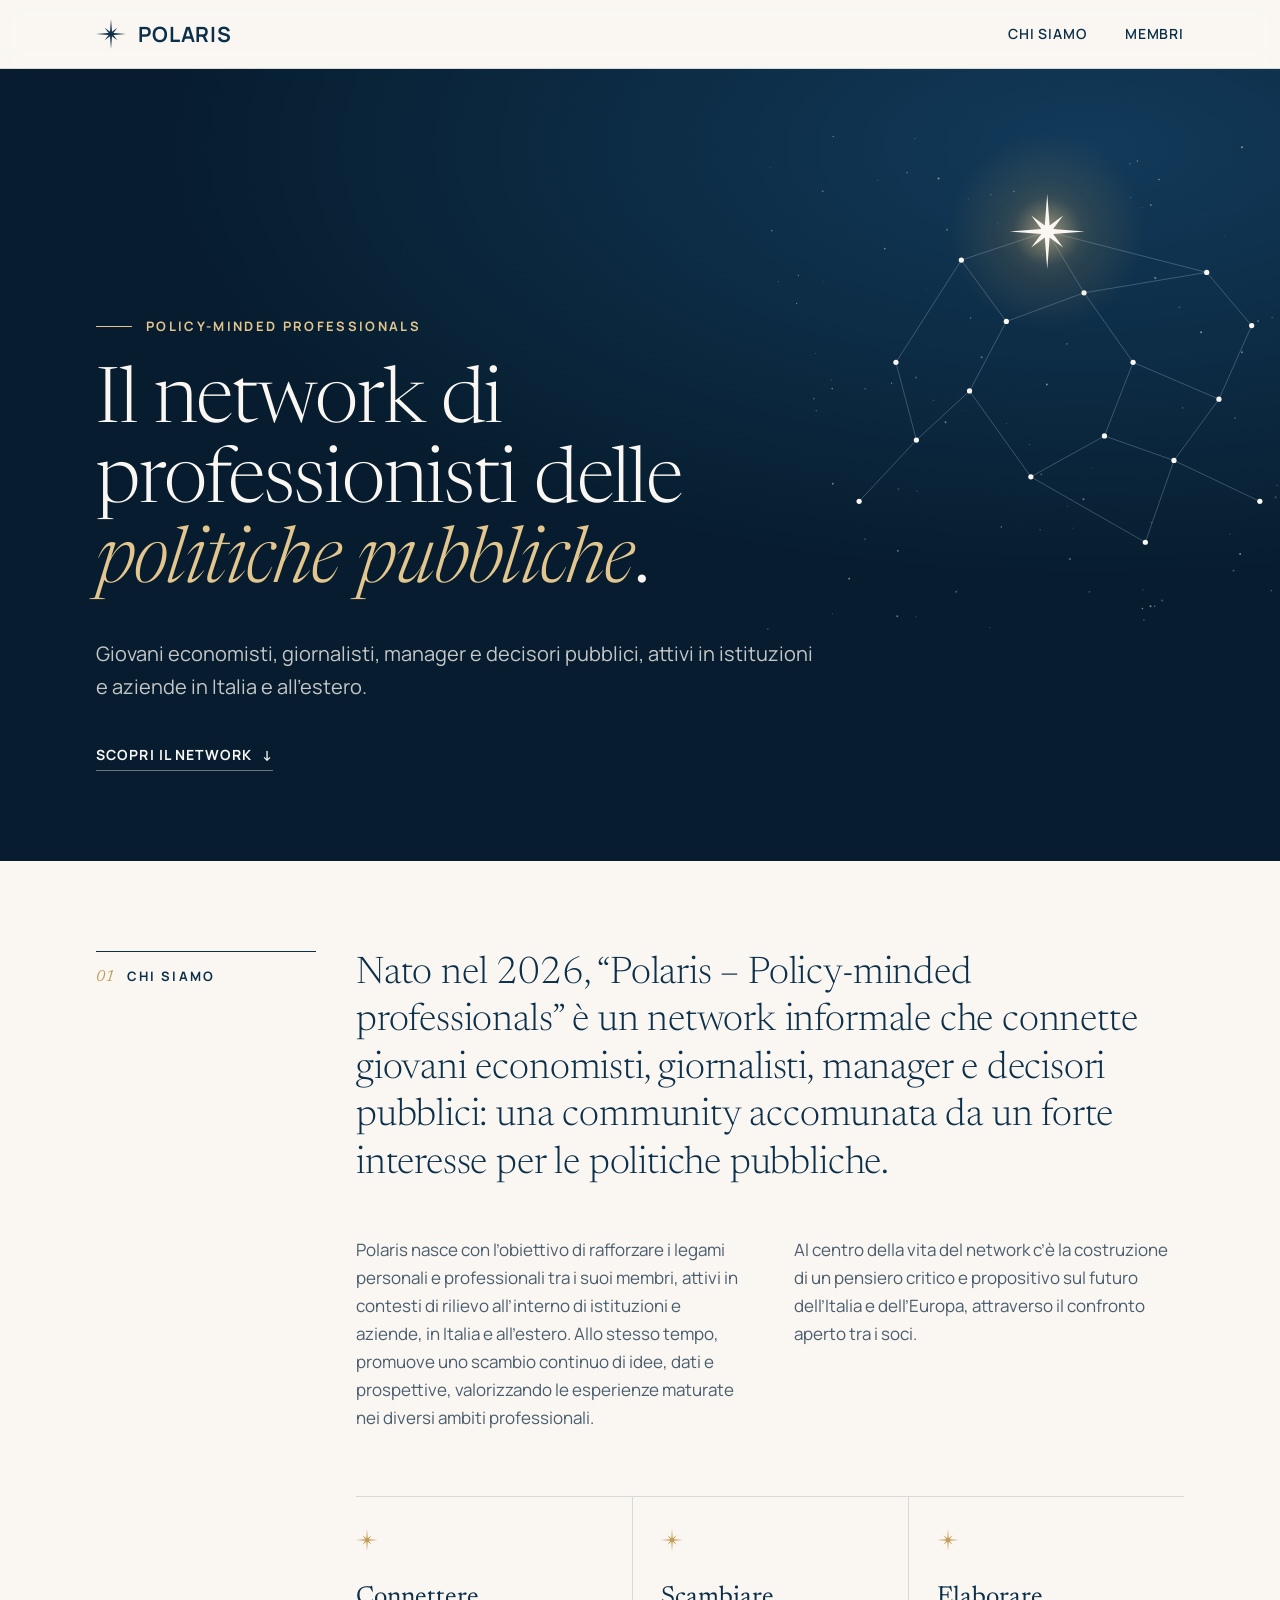
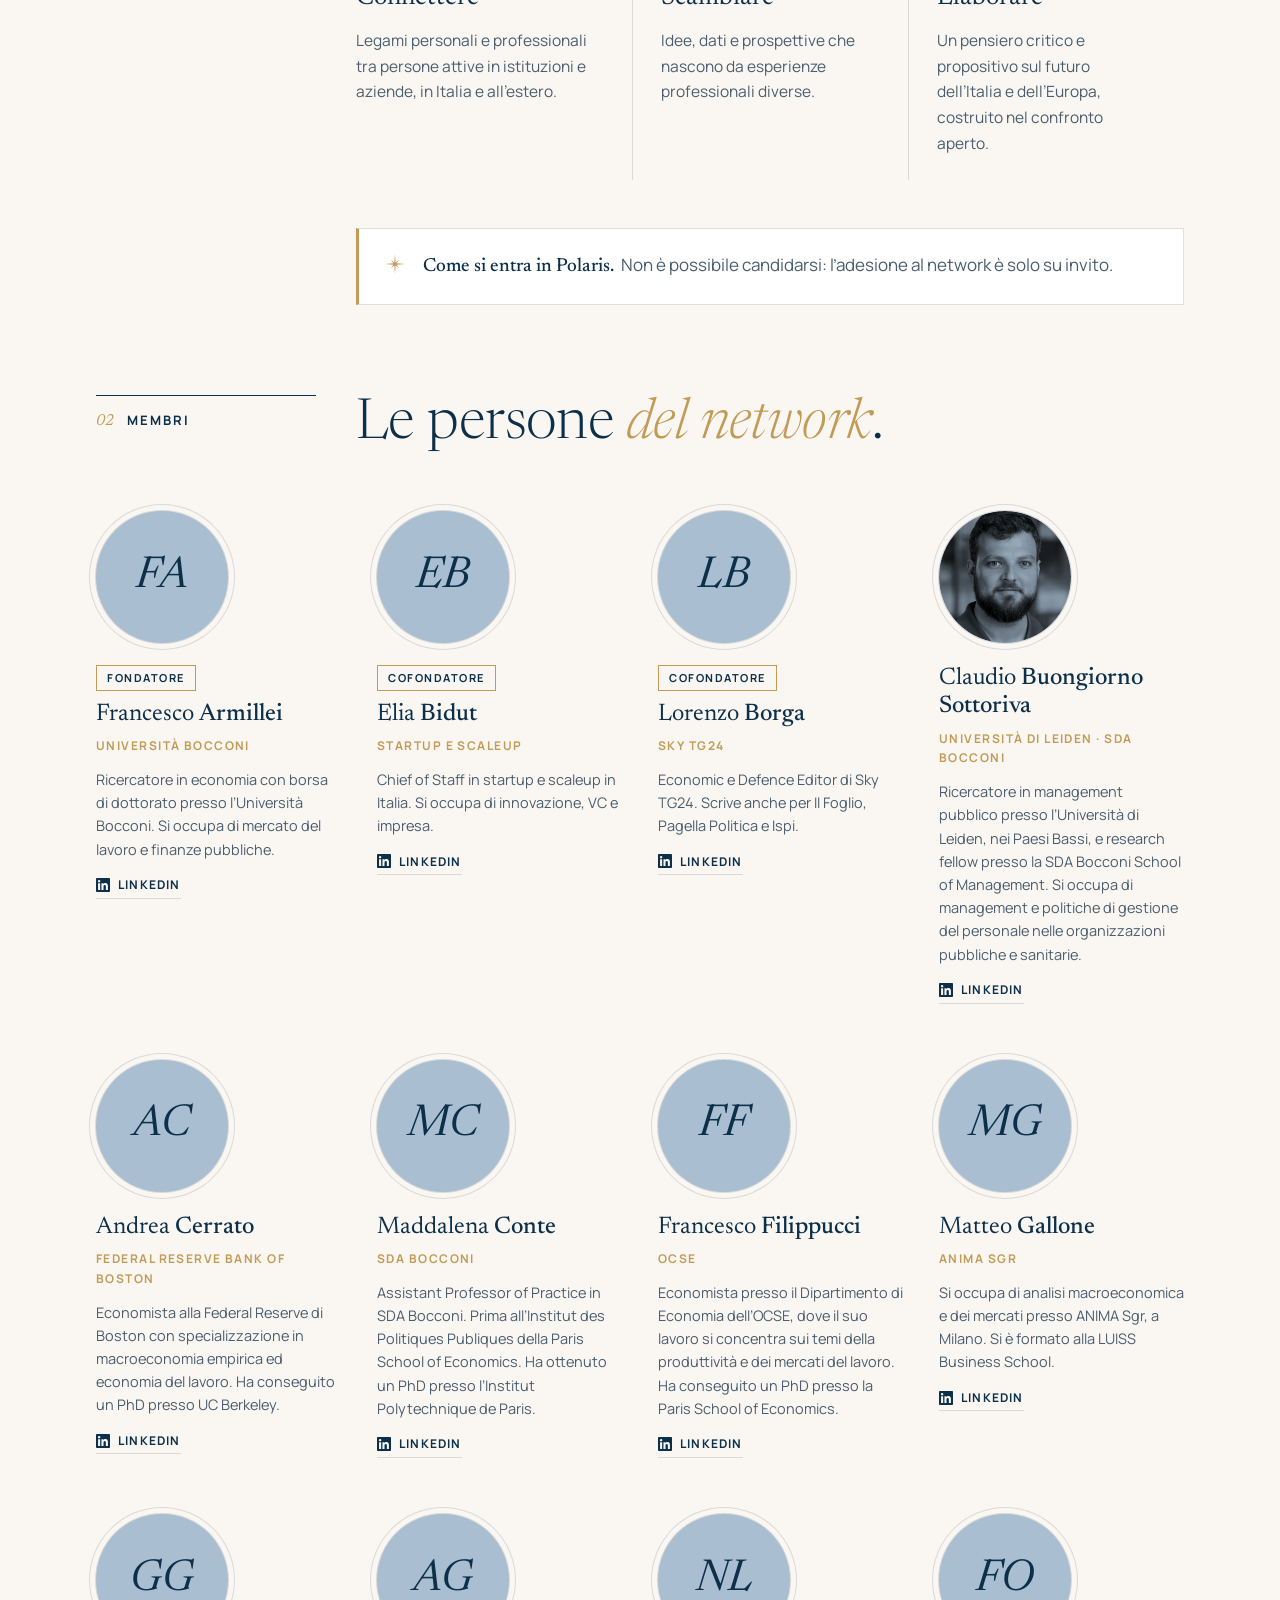
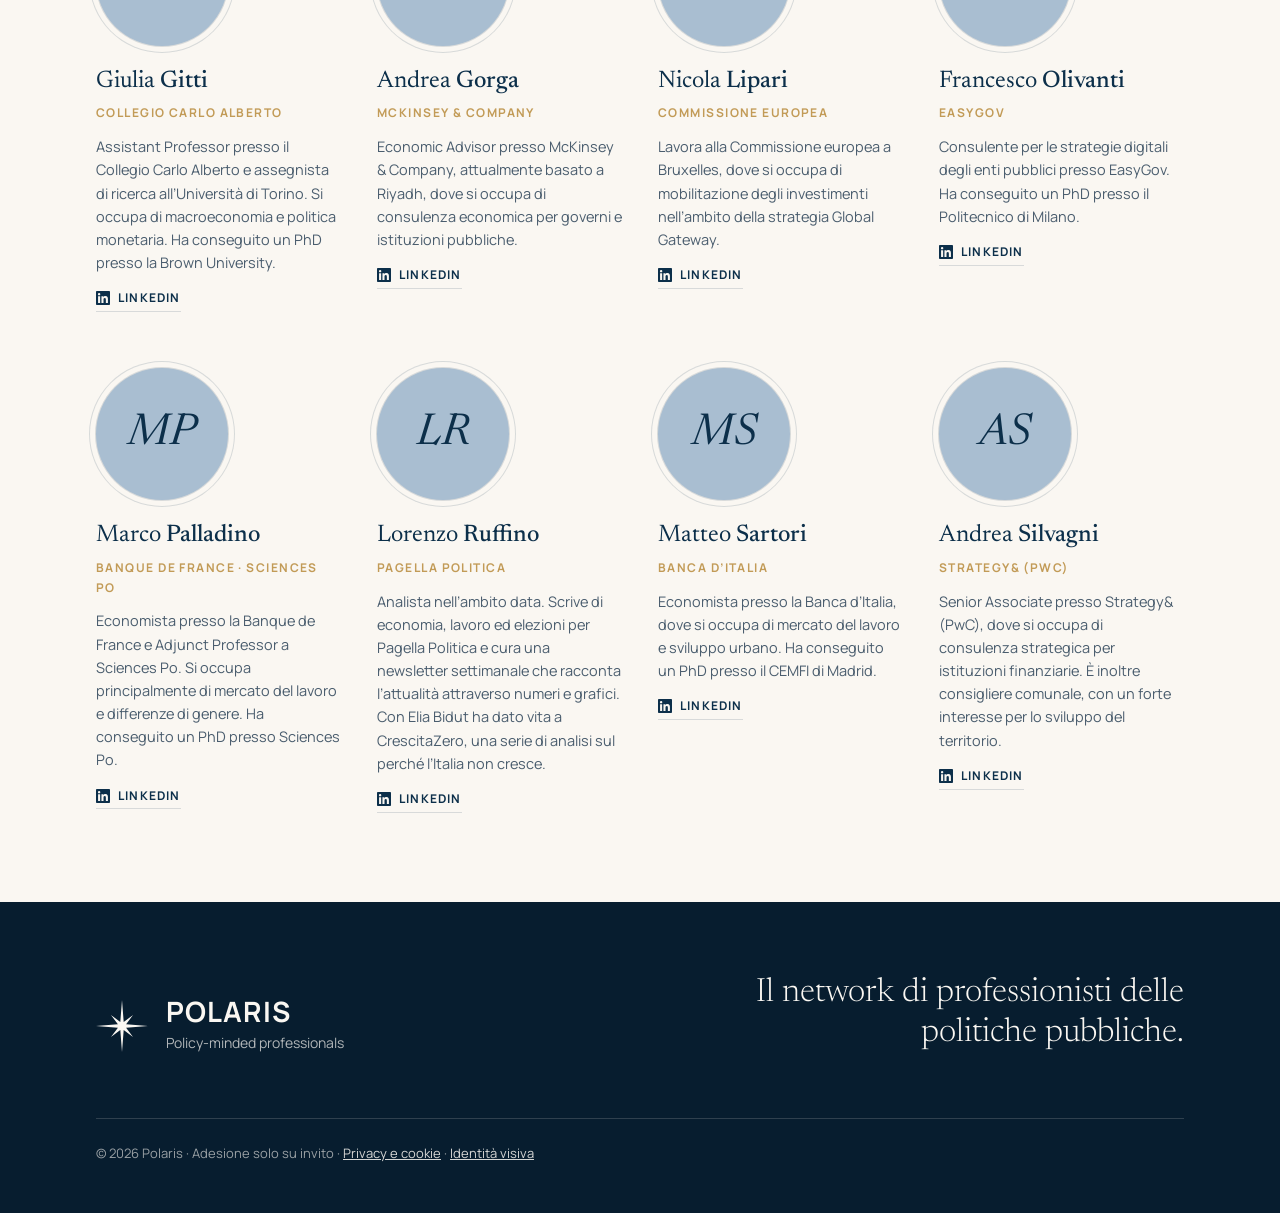
==== commit ea556acc: "Tolta l'etichetta Adesione solo su invito dall'apertura Co-Authored-By: Claude Opus 5.5 <noreply@ant" ====
--- a/index.html
+++ b/index.html
@@ -4,39 +4,41 @@
   <meta charset="utf-8">
   <meta name="viewport" content="width=device-width, initial-scale=1">
   <title>Polaris – Policy-minded professionals</title>
-  <meta name="robots" content="noindex, nofollow">
-  <meta name="theme-color" content="#071D2F">
+  <meta name="description" content="Polaris è un network informale di giovani economisti, giornalisti, manager e decisori pubblici accomunati da un forte interesse per le politiche pubbliche.">
+  <meta name="theme-color" content="#0C2F4A">
+  <link rel="canonical" href="https://www.polarisprofessionals.it/">
+  <meta property="og:type" content="website">
+  <meta property="og:locale" content="it_IT">
+  <meta property="og:title" content="Polaris – Policy-minded professionals">
+  <meta property="og:description" content="Un network di giovani professionisti per un pensiero critico e propositivo sul futuro dell’Italia e dell’Europa.">
+  <meta property="og:url" content="https://www.polarisprofessionals.it/">
+  <meta property="og:image" content="https://www.polarisprofessionals.it/assets/img/logo-polaris.png">
   <link rel="icon" href="favicon.svg" type="image/svg+xml">
-  <style>
-    @font-face{font-family:"Manrope";src:url("assets/fonts/manrope.woff2") format("woff2");font-weight:200 800;font-display:swap}
-    @font-face{font-family:"Newsreader";src:url("assets/fonts/newsreader.woff2") format("woff2");font-weight:200 800;font-display:swap}
-    @font-face{font-family:"Newsreader";src:url("assets/fonts/newsreader-italic.woff2") format("woff2");font-weight:200 800;font-style:italic;font-display:swap}
-    *{box-sizing:border-box}
-    symbol polygon,use{fill:currentColor}
-    html,body{margin:0;height:100%}
-    body{background:radial-gradient(120% 90% at 80% 10%,#123A5A 0%,rgba(18,58,90,0) 60%),#071D2F;color:#FAF7F2;
-      font-family:"Manrope",system-ui,sans-serif;display:grid;place-items:center;overflow:hidden;-webkit-font-smoothing:antialiased}
-    .cielo{position:fixed;right:-6vw;top:50%;transform:translateY(-50%);width:min(70vw,760px);opacity:.75;pointer-events:none}
-    .cielo-polare{color:#FAF7F2;filter:drop-shadow(0 0 18px rgba(227,198,142,.55))}
-    .cielo-sfondo circle{animation:s 6s ease-in-out infinite}
-    .cielo-sfondo circle:nth-child(3n){animation-delay:-2s}
-    @keyframes s{50%{opacity:.08}}
-    main{position:relative;width:min(1100px,100%);padding:0 clamp(24px,6vw,64px)}
-    .marchio{display:flex;align-items:center;gap:14px}
-    .marchio svg{width:40px;height:40px;fill:#FAF7F2}
-    .nome{font-weight:700;font-size:28px;letter-spacing:.04em;line-height:1}
-    .tag{margin:8px 0 0;font-size:14px;color:rgba(250,247,242,.7)}
-    h1{font-family:"Newsreader",Georgia,serif;font-weight:300;font-size:clamp(44px,7vw,92px);line-height:1.02;margin:56px 0 0;max-width:9em}
-    h1 em{color:#E3C68E}
-    @media (max-width:700px){.cielo{width:130vw;right:-50vw;top:22%;opacity:.4}}
-    @media (prefers-reduced-motion:reduce){.cielo-sfondo circle{animation:none}}
-  </style>
+  <link rel="stylesheet" href="assets/css/style.css">
 </head>
 <body>
   <svg width="0" height="0" style="position:absolute" aria-hidden="true">
     <symbol id="stella" viewBox="0 0 100 100"><polygon points="50.00,0.00 53.25,42.15 71.21,28.79 57.85,46.75 100.00,50.00 57.85,53.25 71.21,71.21 53.25,57.85 50.00,100.00 46.75,57.85 28.79,71.21 42.15,53.25 0.00,50.00 42.15,46.75 28.79,28.79 46.75,42.15"/></symbol>
   </svg>
-  <svg class="cielo" viewBox="0 0 720 640" aria-hidden="true" focusable="false">
+
+  <a class="salta" href="#chi-siamo">Vai al contenuto</a>
+
+  <header class="testata">
+    <div class="contenitore testata-riga">
+      <a class="marchio" href="#top" aria-label="Polaris, torna all’inizio">
+        <svg class="marchio-stella" aria-hidden="true"><use href="#stella"/></svg>
+        <span class="marchio-nome">POLARIS</span>
+      </a>
+      <nav class="menu" aria-label="Navigazione principale">
+        <a href="#chi-siamo">Chi siamo</a>
+        <a href="#membri">Membri</a>
+      </nav>
+    </div>
+  </header>
+
+  <main id="top">
+    <section class="hero">
+      <svg class="cielo" viewBox="0 0 720 640" aria-hidden="true" focusable="false">
         <defs>
           <radialGradient id="alone" cx="50%" cy="50%" r="50%">
             <stop offset="0" stop-color="#E9D3A6" stop-opacity=".55"/>
@@ -50,12 +52,237 @@
         <circle cx="350" cy="140" r="120" fill="url(#alone)"/>
         <use href="#stella" x="304" y="94" width="92" height="92" class="cielo-polare"/>
       </svg>
-  <main>
-    <div class="marchio">
-      <svg aria-hidden="true"><use href="#stella"/></svg>
-      <div><div class="nome">POLARIS</div><p class="tag">Policy-minded professionals</p></div>
+      <div class="contenitore hero-testo">
+        <p class="occhiello">Policy-minded professionals</p>
+        <h1>Il network di professionisti delle <em>politiche pubbliche</em>.</h1>
+        <p class="hero-sotto">Giovani economisti, giornalisti, manager e decisori pubblici, attivi in istituzioni e aziende in Italia e all’estero.</p>
+        <a class="freccia" href="#chi-siamo">Scopri il network <span aria-hidden="true">↓</span></a>
+      </div>
+    </section>
+
+    <section id="chi-siamo" class="sezione">
+      <div class="contenitore griglia-sezione">
+        <p class="etichetta"><span>01</span> Chi siamo</p>
+        <div>
+          <p class="lead">Nato nel 2026, “Polaris – Policy-minded professionals” è un network informale che connette giovani economisti, giornalisti, manager e decisori pubblici: una community accomunata da un forte interesse per le politiche pubbliche.</p>
+          <div class="colonne">
+            <p>Polaris nasce con l’obiettivo di rafforzare i legami personali e professionali tra i suoi membri, attivi in contesti di rilievo all’interno di istituzioni e aziende, in Italia e all’estero. Allo stesso tempo, promuove uno scambio continuo di idee, dati e prospettive, valorizzando le esperienze maturate nei diversi ambiti professionali.</p>
+            <p>Al centro della vita del network c’è la costruzione di un pensiero critico e propositivo sul futuro dell’Italia e dell’Europa, attraverso il confronto aperto tra i soci.</p>
+          </div>
+
+          <ul class="pilastri">
+            <li>
+              <svg aria-hidden="true"><use href="#stella"/></svg>
+              <h3>Connettere</h3>
+              <p>Legami personali e professionali tra persone attive in istituzioni e aziende, in Italia e all’estero.</p>
+            </li>
+            <li>
+              <svg aria-hidden="true"><use href="#stella"/></svg>
+              <h3>Scambiare</h3>
+              <p>Idee, dati e prospettive che nascono da esperienze professionali diverse.</p>
+            </li>
+            <li>
+              <svg aria-hidden="true"><use href="#stella"/></svg>
+              <h3>Elaborare</h3>
+              <p>Un pensiero critico e propositivo sul futuro dell’Italia e dell’Europa, costruito nel confronto aperto.</p>
+            </li>
+          </ul>
+
+          <aside class="invito">
+            <svg aria-hidden="true"><use href="#stella"/></svg>
+            <p><strong>Come si entra in Polaris.</strong> Non è possibile candidarsi: l’adesione al network è solo su invito.</p>
+          </aside>
+        </div>
+      </div>
+    </section>
+
+    <section id="membri" class="sezione">
+      <div class="contenitore">
+        <div class="griglia-sezione">
+          <p class="etichetta"><span>02</span> Membri</p>
+          <h2 class="titolo-sezione">Le persone <em>del network</em>.</h2>
+        </div>
+        <ul class="membri">
+        <li class="membro">
+          <div class="ritratto" aria-hidden="true">
+            <span class="iniziali">FA</span>
+            <img src="assets/membri/armillei-francesco.jpg" alt="" loading="lazy" onerror="this.remove()">
+          </div>
+          <p class="membro-ruolo">Fondatore</p>
+          <h3 class="membro-nome">Francesco <span>Armillei</span></h3>
+          <p class="membro-aff">Università Bocconi</p>
+          <p class="membro-bio">Ricercatore in economia con borsa di dottorato presso l’Università Bocconi. Si occupa di mercato del lavoro e finanze pubbliche.</p>
+          <a class="membro-link" href="https://www.linkedin.com/in/francescoarmillei/" target="_blank" rel="noopener" aria-label="Profilo LinkedIn di Francesco Armillei"><svg viewBox="0 0 24 24" aria-hidden="true"><path d="M20.45 20.45h-3.56v-5.57c0-1.33-.02-3.04-1.85-3.04-1.86 0-2.14 1.45-2.14 2.94v5.67H9.34V9h3.42v1.56h.05c.48-.9 1.64-1.85 3.37-1.85 3.6 0 4.27 2.37 4.27 5.46v6.28ZM5.34 7.43a2.06 2.06 0 1 1 0-4.13 2.06 2.06 0 0 1 0 4.13ZM7.12 20.45H3.56V9h3.56v11.45ZM22.22 0H1.77C.79 0 0 .77 0 1.73v20.54C0 23.23.79 24 1.77 24h20.45c.98 0 1.78-.77 1.78-1.73V1.73C24 .77 23.2 0 22.22 0Z"/></svg>LinkedIn</a>
+        </li>
+        <li class="membro">
+          <div class="ritratto" aria-hidden="true">
+            <span class="iniziali">EB</span>
+            <img src="assets/membri/bidut-elia.jpg" alt="" loading="lazy" onerror="this.remove()">
+          </div>
+          <p class="membro-ruolo">Cofondatore</p>
+          <h3 class="membro-nome">Elia <span>Bidut</span></h3>
+          <p class="membro-aff">Startup e scaleup</p>
+          <p class="membro-bio">Chief of Staff in startup e scaleup in Italia. Si occupa di innovazione, VC e impresa.</p>
+          <a class="membro-link" href="https://www.linkedin.com/in/elia-bidut/" target="_blank" rel="noopener" aria-label="Profilo LinkedIn di Elia Bidut"><svg viewBox="0 0 24 24" aria-hidden="true"><path d="M20.45 20.45h-3.56v-5.57c0-1.33-.02-3.04-1.85-3.04-1.86 0-2.14 1.45-2.14 2.94v5.67H9.34V9h3.42v1.56h.05c.48-.9 1.64-1.85 3.37-1.85 3.6 0 4.27 2.37 4.27 5.46v6.28ZM5.34 7.43a2.06 2.06 0 1 1 0-4.13 2.06 2.06 0 0 1 0 4.13ZM7.12 20.45H3.56V9h3.56v11.45ZM22.22 0H1.77C.79 0 0 .77 0 1.73v20.54C0 23.23.79 24 1.77 24h20.45c.98 0 1.78-.77 1.78-1.73V1.73C24 .77 23.2 0 22.22 0Z"/></svg>LinkedIn</a>
+        </li>
+        <li class="membro">
+          <div class="ritratto" aria-hidden="true">
+            <span class="iniziali">LB</span>
+            <img src="assets/membri/borga-lorenzo.jpg" alt="" loading="lazy" onerror="this.remove()">
+          </div>
+          <p class="membro-ruolo">Cofondatore</p>
+          <h3 class="membro-nome">Lorenzo <span>Borga</span></h3>
+          <p class="membro-aff">Sky TG24</p>
+          <p class="membro-bio">Economic e Defence Editor di Sky TG24. Scrive anche per Il Foglio, Pagella Politica e Ispi.</p>
+          <a class="membro-link" href="https://www.linkedin.com/in/lorenzoborga/" target="_blank" rel="noopener" aria-label="Profilo LinkedIn di Lorenzo Borga"><svg viewBox="0 0 24 24" aria-hidden="true"><path d="M20.45 20.45h-3.56v-5.57c0-1.33-.02-3.04-1.85-3.04-1.86 0-2.14 1.45-2.14 2.94v5.67H9.34V9h3.42v1.56h.05c.48-.9 1.64-1.85 3.37-1.85 3.6 0 4.27 2.37 4.27 5.46v6.28ZM5.34 7.43a2.06 2.06 0 1 1 0-4.13 2.06 2.06 0 0 1 0 4.13ZM7.12 20.45H3.56V9h3.56v11.45ZM22.22 0H1.77C.79 0 0 .77 0 1.73v20.54C0 23.23.79 24 1.77 24h20.45c.98 0 1.78-.77 1.78-1.73V1.73C24 .77 23.2 0 22.22 0Z"/></svg>LinkedIn</a>
+        </li>
+        <li class="membro">
+          <div class="ritratto" aria-hidden="true">
+            <span class="iniziali">CB</span>
+            <img src="assets/membri/buongiorno-sottoriva-claudio.jpg" alt="" loading="lazy" onerror="this.remove()">
+          </div>
+          <h3 class="membro-nome">Claudio <span>Buongiorno Sottoriva</span></h3>
+          <p class="membro-aff">Università di Leiden · SDA Bocconi</p>
+          <p class="membro-bio">Ricercatore in management pubblico presso l’Università di Leiden, nei Paesi Bassi, e research fellow presso la SDA Bocconi School of Management. Si occupa di management e politiche di gestione del personale nelle organizzazioni pubbliche e sanitarie.</p>
+          <a class="membro-link" href="https://www.linkedin.com/in/claudiobuongiornosottoriva/" target="_blank" rel="noopener" aria-label="Profilo LinkedIn di Claudio Buongiorno Sottoriva"><svg viewBox="0 0 24 24" aria-hidden="true"><path d="M20.45 20.45h-3.56v-5.57c0-1.33-.02-3.04-1.85-3.04-1.86 0-2.14 1.45-2.14 2.94v5.67H9.34V9h3.42v1.56h.05c.48-.9 1.64-1.85 3.37-1.85 3.6 0 4.27 2.37 4.27 5.46v6.28ZM5.34 7.43a2.06 2.06 0 1 1 0-4.13 2.06 2.06 0 0 1 0 4.13ZM7.12 20.45H3.56V9h3.56v11.45ZM22.22 0H1.77C.79 0 0 .77 0 1.73v20.54C0 23.23.79 24 1.77 24h20.45c.98 0 1.78-.77 1.78-1.73V1.73C24 .77 23.2 0 22.22 0Z"/></svg>LinkedIn</a>
+        </li>
+        <li class="membro">
+          <div class="ritratto" aria-hidden="true">
+            <span class="iniziali">AC</span>
+            <img src="assets/membri/cerrato-andrea.jpg" alt="" loading="lazy" onerror="this.remove()">
+          </div>
+          <h3 class="membro-nome">Andrea <span>Cerrato</span></h3>
+          <p class="membro-aff">Federal Reserve Bank of Boston</p>
+          <p class="membro-bio">Economista alla Federal Reserve di Boston con specializzazione in macroeconomia empirica ed economia del lavoro. Ha conseguito un PhD presso UC Berkeley.</p>
+          <a class="membro-link" href="https://www.linkedin.com/in/andrea-cerrato-286b0586/" target="_blank" rel="noopener" aria-label="Profilo LinkedIn di Andrea Cerrato"><svg viewBox="0 0 24 24" aria-hidden="true"><path d="M20.45 20.45h-3.56v-5.57c0-1.33-.02-3.04-1.85-3.04-1.86 0-2.14 1.45-2.14 2.94v5.67H9.34V9h3.42v1.56h.05c.48-.9 1.64-1.85 3.37-1.85 3.6 0 4.27 2.37 4.27 5.46v6.28ZM5.34 7.43a2.06 2.06 0 1 1 0-4.13 2.06 2.06 0 0 1 0 4.13ZM7.12 20.45H3.56V9h3.56v11.45ZM22.22 0H1.77C.79 0 0 .77 0 1.73v20.54C0 23.23.79 24 1.77 24h20.45c.98 0 1.78-.77 1.78-1.73V1.73C24 .77 23.2 0 22.22 0Z"/></svg>LinkedIn</a>
+        </li>
+        <li class="membro">
+          <div class="ritratto" aria-hidden="true">
+            <span class="iniziali">MC</span>
+            <img src="assets/membri/conte-maddalena.jpg" alt="" loading="lazy" onerror="this.remove()">
+          </div>
+          <h3 class="membro-nome">Maddalena <span>Conte</span></h3>
+          <p class="membro-aff">SDA Bocconi</p>
+          <p class="membro-bio">Assistant Professor of Practice in SDA Bocconi. Prima all’Institut des Politiques Publiques della Paris School of Economics. Ha ottenuto un PhD presso l’Institut Polytechnique de Paris.</p>
+          <a class="membro-link" href="https://www.linkedin.com/in/maddaconte/" target="_blank" rel="noopener" aria-label="Profilo LinkedIn di Maddalena Conte"><svg viewBox="0 0 24 24" aria-hidden="true"><path d="M20.45 20.45h-3.56v-5.57c0-1.33-.02-3.04-1.85-3.04-1.86 0-2.14 1.45-2.14 2.94v5.67H9.34V9h3.42v1.56h.05c.48-.9 1.64-1.85 3.37-1.85 3.6 0 4.27 2.37 4.27 5.46v6.28ZM5.34 7.43a2.06 2.06 0 1 1 0-4.13 2.06 2.06 0 0 1 0 4.13ZM7.12 20.45H3.56V9h3.56v11.45ZM22.22 0H1.77C.79 0 0 .77 0 1.73v20.54C0 23.23.79 24 1.77 24h20.45c.98 0 1.78-.77 1.78-1.73V1.73C24 .77 23.2 0 22.22 0Z"/></svg>LinkedIn</a>
+        </li>
+        <li class="membro">
+          <div class="ritratto" aria-hidden="true">
+            <span class="iniziali">FF</span>
+            <img src="assets/membri/filippucci-francesco.jpg" alt="" loading="lazy" onerror="this.remove()">
+          </div>
+          <h3 class="membro-nome">Francesco <span>Filippucci</span></h3>
+          <p class="membro-aff">OCSE</p>
+          <p class="membro-bio">Economista presso il Dipartimento di Economia dell’OCSE, dove il suo lavoro si concentra sui temi della produttività e dei mercati del lavoro. Ha conseguito un PhD presso la Paris School of Economics.</p>
+          <a class="membro-link" href="https://www.linkedin.com/in/francesco-filippucci-a19a54108/" target="_blank" rel="noopener" aria-label="Profilo LinkedIn di Francesco Filippucci"><svg viewBox="0 0 24 24" aria-hidden="true"><path d="M20.45 20.45h-3.56v-5.57c0-1.33-.02-3.04-1.85-3.04-1.86 0-2.14 1.45-2.14 2.94v5.67H9.34V9h3.42v1.56h.05c.48-.9 1.64-1.85 3.37-1.85 3.6 0 4.27 2.37 4.27 5.46v6.28ZM5.34 7.43a2.06 2.06 0 1 1 0-4.13 2.06 2.06 0 0 1 0 4.13ZM7.12 20.45H3.56V9h3.56v11.45ZM22.22 0H1.77C.79 0 0 .77 0 1.73v20.54C0 23.23.79 24 1.77 24h20.45c.98 0 1.78-.77 1.78-1.73V1.73C24 .77 23.2 0 22.22 0Z"/></svg>LinkedIn</a>
+        </li>
+        <li class="membro">
+          <div class="ritratto" aria-hidden="true">
+            <span class="iniziali">MG</span>
+            <img src="assets/membri/gallone-matteo.jpg" alt="" loading="lazy" onerror="this.remove()">
+          </div>
+          <h3 class="membro-nome">Matteo <span>Gallone</span></h3>
+          <p class="membro-aff">ANIMA Sgr</p>
+          <p class="membro-bio">Si occupa di analisi macroeconomica e dei mercati presso ANIMA Sgr, a Milano. Si è formato alla LUISS Business School.</p>
+          <a class="membro-link" href="https://www.linkedin.com/in/matteogallone/" target="_blank" rel="noopener" aria-label="Profilo LinkedIn di Matteo Gallone"><svg viewBox="0 0 24 24" aria-hidden="true"><path d="M20.45 20.45h-3.56v-5.57c0-1.33-.02-3.04-1.85-3.04-1.86 0-2.14 1.45-2.14 2.94v5.67H9.34V9h3.42v1.56h.05c.48-.9 1.64-1.85 3.37-1.85 3.6 0 4.27 2.37 4.27 5.46v6.28ZM5.34 7.43a2.06 2.06 0 1 1 0-4.13 2.06 2.06 0 0 1 0 4.13ZM7.12 20.45H3.56V9h3.56v11.45ZM22.22 0H1.77C.79 0 0 .77 0 1.73v20.54C0 23.23.79 24 1.77 24h20.45c.98 0 1.78-.77 1.78-1.73V1.73C24 .77 23.2 0 22.22 0Z"/></svg>LinkedIn</a>
+        </li>
+        <li class="membro">
+          <div class="ritratto" aria-hidden="true">
+            <span class="iniziali">GG</span>
+            <img src="assets/membri/gitti-giulia.jpg" alt="" loading="lazy" onerror="this.remove()">
+          </div>
+          <h3 class="membro-nome">Giulia <span>Gitti</span></h3>
+          <p class="membro-aff">Collegio Carlo Alberto</p>
+          <p class="membro-bio">Assistant Professor presso il Collegio Carlo Alberto e assegnista di ricerca all’Università di Torino. Si occupa di macroeconomia e politica monetaria. Ha conseguito un PhD presso la Brown University.</p>
+          <a class="membro-link" href="https://www.linkedin.com/in/giulia-gitti-000944261/" target="_blank" rel="noopener" aria-label="Profilo LinkedIn di Giulia Gitti"><svg viewBox="0 0 24 24" aria-hidden="true"><path d="M20.45 20.45h-3.56v-5.57c0-1.33-.02-3.04-1.85-3.04-1.86 0-2.14 1.45-2.14 2.94v5.67H9.34V9h3.42v1.56h.05c.48-.9 1.64-1.85 3.37-1.85 3.6 0 4.27 2.37 4.27 5.46v6.28ZM5.34 7.43a2.06 2.06 0 1 1 0-4.13 2.06 2.06 0 0 1 0 4.13ZM7.12 20.45H3.56V9h3.56v11.45ZM22.22 0H1.77C.79 0 0 .77 0 1.73v20.54C0 23.23.79 24 1.77 24h20.45c.98 0 1.78-.77 1.78-1.73V1.73C24 .77 23.2 0 22.22 0Z"/></svg>LinkedIn</a>
+        </li>
+        <li class="membro">
+          <div class="ritratto" aria-hidden="true">
+            <span class="iniziali">AG</span>
+            <img src="assets/membri/gorga-andrea.jpg" alt="" loading="lazy" onerror="this.remove()">
+          </div>
+          <h3 class="membro-nome">Andrea <span>Gorga</span></h3>
+          <p class="membro-aff">McKinsey &amp; Company</p>
+          <p class="membro-bio">Economic Advisor presso McKinsey &amp; Company, attualmente basato a Riyadh, dove si occupa di consulenza economica per governi e istituzioni pubbliche.</p>
+          <a class="membro-link" href="https://www.linkedin.com/in/andrea-gorga/" target="_blank" rel="noopener" aria-label="Profilo LinkedIn di Andrea Gorga"><svg viewBox="0 0 24 24" aria-hidden="true"><path d="M20.45 20.45h-3.56v-5.57c0-1.33-.02-3.04-1.85-3.04-1.86 0-2.14 1.45-2.14 2.94v5.67H9.34V9h3.42v1.56h.05c.48-.9 1.64-1.85 3.37-1.85 3.6 0 4.27 2.37 4.27 5.46v6.28ZM5.34 7.43a2.06 2.06 0 1 1 0-4.13 2.06 2.06 0 0 1 0 4.13ZM7.12 20.45H3.56V9h3.56v11.45ZM22.22 0H1.77C.79 0 0 .77 0 1.73v20.54C0 23.23.79 24 1.77 24h20.45c.98 0 1.78-.77 1.78-1.73V1.73C24 .77 23.2 0 22.22 0Z"/></svg>LinkedIn</a>
+        </li>
+        <li class="membro">
+          <div class="ritratto" aria-hidden="true">
+            <span class="iniziali">NL</span>
+            <img src="assets/membri/lipari-nicola.jpg" alt="" loading="lazy" onerror="this.remove()">
+          </div>
+          <h3 class="membro-nome">Nicola <span>Lipari</span></h3>
+          <p class="membro-aff">Commissione europea</p>
+          <p class="membro-bio">Lavora alla Commissione europea a Bruxelles, dove si occupa di mobilitazione degli investimenti nell’ambito della strategia Global Gateway.</p>
+          <a class="membro-link" href="https://www.linkedin.com/in/nicola-lipari/" target="_blank" rel="noopener" aria-label="Profilo LinkedIn di Nicola Lipari"><svg viewBox="0 0 24 24" aria-hidden="true"><path d="M20.45 20.45h-3.56v-5.57c0-1.33-.02-3.04-1.85-3.04-1.86 0-2.14 1.45-2.14 2.94v5.67H9.34V9h3.42v1.56h.05c.48-.9 1.64-1.85 3.37-1.85 3.6 0 4.27 2.37 4.27 5.46v6.28ZM5.34 7.43a2.06 2.06 0 1 1 0-4.13 2.06 2.06 0 0 1 0 4.13ZM7.12 20.45H3.56V9h3.56v11.45ZM22.22 0H1.77C.79 0 0 .77 0 1.73v20.54C0 23.23.79 24 1.77 24h20.45c.98 0 1.78-.77 1.78-1.73V1.73C24 .77 23.2 0 22.22 0Z"/></svg>LinkedIn</a>
+        </li>
+        <li class="membro">
+          <div class="ritratto" aria-hidden="true">
+            <span class="iniziali">FO</span>
+            <img src="assets/membri/olivanti-francesco.jpg" alt="" loading="lazy" onerror="this.remove()">
+          </div>
+          <h3 class="membro-nome">Francesco <span>Olivanti</span></h3>
+          <p class="membro-aff">EasyGov</p>
+          <p class="membro-bio">Consulente per le strategie digitali degli enti pubblici presso EasyGov. Ha conseguito un PhD presso il Politecnico di Milano.</p>
+          <a class="membro-link" href="https://www.linkedin.com/in/francesco-olivanti/" target="_blank" rel="noopener" aria-label="Profilo LinkedIn di Francesco Olivanti"><svg viewBox="0 0 24 24" aria-hidden="true"><path d="M20.45 20.45h-3.56v-5.57c0-1.33-.02-3.04-1.85-3.04-1.86 0-2.14 1.45-2.14 2.94v5.67H9.34V9h3.42v1.56h.05c.48-.9 1.64-1.85 3.37-1.85 3.6 0 4.27 2.37 4.27 5.46v6.28ZM5.34 7.43a2.06 2.06 0 1 1 0-4.13 2.06 2.06 0 0 1 0 4.13ZM7.12 20.45H3.56V9h3.56v11.45ZM22.22 0H1.77C.79 0 0 .77 0 1.73v20.54C0 23.23.79 24 1.77 24h20.45c.98 0 1.78-.77 1.78-1.73V1.73C24 .77 23.2 0 22.22 0Z"/></svg>LinkedIn</a>
+        </li>
+        <li class="membro">
+          <div class="ritratto" aria-hidden="true">
+            <span class="iniziali">MP</span>
+            <img src="assets/membri/palladino-marco.jpg" alt="" loading="lazy" onerror="this.remove()">
+          </div>
+          <h3 class="membro-nome">Marco <span>Palladino</span></h3>
+          <p class="membro-aff">Banque de France · Sciences Po</p>
+          <p class="membro-bio">Economista presso la Banque de France e Adjunct Professor a Sciences Po. Si occupa principalmente di mercato del lavoro e differenze di genere. Ha conseguito un PhD presso Sciences Po.</p>
+          <a class="membro-link" href="https://www.linkedin.com/in/marco-g-palladino-687a80ab/" target="_blank" rel="noopener" aria-label="Profilo LinkedIn di Marco Palladino"><svg viewBox="0 0 24 24" aria-hidden="true"><path d="M20.45 20.45h-3.56v-5.57c0-1.33-.02-3.04-1.85-3.04-1.86 0-2.14 1.45-2.14 2.94v5.67H9.34V9h3.42v1.56h.05c.48-.9 1.64-1.85 3.37-1.85 3.6 0 4.27 2.37 4.27 5.46v6.28ZM5.34 7.43a2.06 2.06 0 1 1 0-4.13 2.06 2.06 0 0 1 0 4.13ZM7.12 20.45H3.56V9h3.56v11.45ZM22.22 0H1.77C.79 0 0 .77 0 1.73v20.54C0 23.23.79 24 1.77 24h20.45c.98 0 1.78-.77 1.78-1.73V1.73C24 .77 23.2 0 22.22 0Z"/></svg>LinkedIn</a>
+        </li>
+        <li class="membro">
+          <div class="ritratto" aria-hidden="true">
+            <span class="iniziali">LR</span>
+            <img src="assets/membri/ruffino-lorenzo.jpg" alt="" loading="lazy" onerror="this.remove()">
+          </div>
+          <h3 class="membro-nome">Lorenzo <span>Ruffino</span></h3>
+          <p class="membro-aff">Pagella Politica</p>
+          <p class="membro-bio">Analista nell’ambito data. Scrive di economia, lavoro ed elezioni per Pagella Politica e cura una newsletter settimanale che racconta l’attualità attraverso numeri e grafici. Con Elia Bidut ha dato vita a CrescitaZero, una serie di analisi sul perché l’Italia non cresce.</p>
+          <a class="membro-link" href="https://www.linkedin.com/in/lorenzo-ruffino/" target="_blank" rel="noopener" aria-label="Profilo LinkedIn di Lorenzo Ruffino"><svg viewBox="0 0 24 24" aria-hidden="true"><path d="M20.45 20.45h-3.56v-5.57c0-1.33-.02-3.04-1.85-3.04-1.86 0-2.14 1.45-2.14 2.94v5.67H9.34V9h3.42v1.56h.05c.48-.9 1.64-1.85 3.37-1.85 3.6 0 4.27 2.37 4.27 5.46v6.28ZM5.34 7.43a2.06 2.06 0 1 1 0-4.13 2.06 2.06 0 0 1 0 4.13ZM7.12 20.45H3.56V9h3.56v11.45ZM22.22 0H1.77C.79 0 0 .77 0 1.73v20.54C0 23.23.79 24 1.77 24h20.45c.98 0 1.78-.77 1.78-1.73V1.73C24 .77 23.2 0 22.22 0Z"/></svg>LinkedIn</a>
+        </li>
+        <li class="membro">
+          <div class="ritratto" aria-hidden="true">
+            <span class="iniziali">MS</span>
+            <img src="assets/membri/sartori-matteo.jpg" alt="" loading="lazy" onerror="this.remove()">
+          </div>
+          <h3 class="membro-nome">Matteo <span>Sartori</span></h3>
+          <p class="membro-aff">Banca d’Italia</p>
+          <p class="membro-bio">Economista presso la Banca d’Italia, dove si occupa di mercato del lavoro e sviluppo urbano. Ha conseguito un PhD presso il CEMFI di Madrid.</p>
+          <a class="membro-link" href="https://www.linkedin.com/in/matteosartori-/" target="_blank" rel="noopener" aria-label="Profilo LinkedIn di Matteo Sartori"><svg viewBox="0 0 24 24" aria-hidden="true"><path d="M20.45 20.45h-3.56v-5.57c0-1.33-.02-3.04-1.85-3.04-1.86 0-2.14 1.45-2.14 2.94v5.67H9.34V9h3.42v1.56h.05c.48-.9 1.64-1.85 3.37-1.85 3.6 0 4.27 2.37 4.27 5.46v6.28ZM5.34 7.43a2.06 2.06 0 1 1 0-4.13 2.06 2.06 0 0 1 0 4.13ZM7.12 20.45H3.56V9h3.56v11.45ZM22.22 0H1.77C.79 0 0 .77 0 1.73v20.54C0 23.23.79 24 1.77 24h20.45c.98 0 1.78-.77 1.78-1.73V1.73C24 .77 23.2 0 22.22 0Z"/></svg>LinkedIn</a>
+        </li>
+        <li class="membro">
+          <div class="ritratto" aria-hidden="true">
+            <span class="iniziali">AS</span>
+            <img src="assets/membri/silvagni-andrea.jpg" alt="" loading="lazy" onerror="this.remove()">
+          </div>
+          <h3 class="membro-nome">Andrea <span>Silvagni</span></h3>
+          <p class="membro-aff">Strategy&amp; (PwC)</p>
+          <p class="membro-bio">Senior Associate presso Strategy&amp; (PwC), dove si occupa di consulenza strategica per istituzioni finanziarie. È inoltre consigliere comunale, con un forte interesse per lo sviluppo del territorio.</p>
+          <a class="membro-link" href="https://www.linkedin.com/in/andrea-silvagni-b18656160/" target="_blank" rel="noopener" aria-label="Profilo LinkedIn di Andrea Silvagni"><svg viewBox="0 0 24 24" aria-hidden="true"><path d="M20.45 20.45h-3.56v-5.57c0-1.33-.02-3.04-1.85-3.04-1.86 0-2.14 1.45-2.14 2.94v5.67H9.34V9h3.42v1.56h.05c.48-.9 1.64-1.85 3.37-1.85 3.6 0 4.27 2.37 4.27 5.46v6.28ZM5.34 7.43a2.06 2.06 0 1 1 0-4.13 2.06 2.06 0 0 1 0 4.13ZM7.12 20.45H3.56V9h3.56v11.45ZM22.22 0H1.77C.79 0 0 .77 0 1.73v20.54C0 23.23.79 24 1.77 24h20.45c.98 0 1.78-.77 1.78-1.73V1.73C24 .77 23.2 0 22.22 0Z"/></svg>LinkedIn</a>
+        </li>
+        </ul>
+      </div>
+    </section>
+  </main>
+
+  <footer class="piede">
+    <div class="contenitore piede-riga">
+      <div class="piede-marchio">
+        <svg aria-hidden="true"><use href="#stella"/></svg>
+        <div>
+          <p class="piede-nome">POLARIS</p>
+          <p class="piede-tag">Policy-minded professionals</p>
+        </div>
+      </div>
+      <p class="piede-frase">Il network di professionisti delle politiche pubbliche.</p>
+      <p class="piede-note">© 2026 Polaris · Adesione solo su invito · <a href="privacy/">Privacy e cookie</a> · <a href="brand/">Identità visiva</a></p>
     </div>
-    <h1>Presto <em>online</em>.</h1>
-  </main>
+  </footer>
 </body>
 </html>
--- a/assets/css/style.css
+++ b/assets/css/style.css
@@ -0,0 +1,287 @@
+/* ==========================================================================
+   Polaris – Policy-minded professionals
+   Identità visiva: vedi /brand/ per palette, caratteri e regole d'uso.
+   ========================================================================== */
+
+/* Caratteri ospitati sul sito (nessuna richiesta a server esterni) */
+@font-face { font-family: "Manrope"; src: url("../fonts/manrope.woff2") format("woff2"); font-weight: 200 800; font-style: normal; font-display: swap; }
+@font-face { font-family: "Newsreader"; src: url("../fonts/newsreader.woff2") format("woff2"); font-weight: 200 800; font-style: normal; font-display: swap; }
+@font-face { font-family: "Newsreader"; src: url("../fonts/newsreader-italic.woff2") format("woff2"); font-weight: 200 800; font-style: italic; font-display: swap; }
+
+:root {
+  /* Palette */
+  --polare: #0C2F4A;        /* blu del logo: testo, marchio, sfondi principali */
+  --notte: #071D2F;         /* blu notte: hero e piè di pagina */
+  --avorio: #FAF7F2;        /* sfondo del logo: carta principale */
+  --pergamena: #F1ECE3;     /* sfondo alternato delle sezioni */
+  --bruma: #A9BED1;         /* azzurro freddo: linee, ritratti, dettagli */
+  --ottone: #C29B57;        /* accento caldo: la luce della stella, usato con parsimonia */
+  --ottone-chiaro: #E3C68E; /* accento su sfondi scuri */
+  --inchiostro-2: #4A5D6E;  /* testo secondario */
+  --filo: rgba(12, 47, 74, .14);
+
+  /* Caratteri */
+  --sans: "Manrope", system-ui, -apple-system, "Segoe UI", sans-serif;
+  --serif: "Newsreader", Georgia, "Times New Roman", serif;
+
+  --larghezza: 1200px;
+  --margine: clamp(20px, 5vw, 56px);
+}
+
+*, *::before, *::after { box-sizing: border-box; }
+
+html { scroll-behavior: smooth; scroll-padding-top: 80px; }
+
+body {
+  margin: 0;
+  background: var(--avorio);
+  color: var(--polare);
+  font-family: var(--sans);
+  font-size: 17px;
+  line-height: 1.65;
+  -webkit-font-smoothing: antialiased;
+  text-rendering: optimizeLegibility;
+}
+
+img { max-width: 100%; display: block; }
+a { color: inherit; }
+h1, h2, h3 { margin: 0; }
+p { margin: 0 0 1em; }
+em { font-style: italic; }
+svg use, symbol polygon { fill: currentColor; }
+
+.contenitore { max-width: var(--larghezza); margin: 0 auto; padding: 0 var(--margine); }
+
+.salta {
+  position: absolute; left: -9999px; top: 8px;
+  background: var(--polare); color: var(--avorio); padding: 8px 14px; z-index: 100;
+}
+.salta:focus { left: 8px; }
+
+:focus-visible { outline: 2px solid var(--ottone); outline-offset: 3px; }
+
+/* --------------------------------------------------------------------------
+   Testata
+   -------------------------------------------------------------------------- */
+.testata {
+  position: sticky; top: 0; z-index: 50;
+  background: rgba(250, 247, 242, .88);
+  backdrop-filter: saturate(140%) blur(10px);
+  -webkit-backdrop-filter: saturate(140%) blur(10px);
+  border-bottom: 1px solid var(--filo);
+}
+.testata-riga { display: flex; align-items: center; justify-content: space-between; height: 68px; }
+
+.marchio { display: inline-flex; align-items: center; gap: 12px; text-decoration: none; color: var(--polare); }
+.marchio-stella { width: 30px; height: 30px; }
+.marchio-nome { font-weight: 700; font-size: 21px; letter-spacing: .04em; line-height: 1; }
+
+.menu { display: flex; gap: clamp(18px, 3vw, 40px); }
+.menu a {
+  text-decoration: none; font-size: 14px; font-weight: 600; letter-spacing: .06em; text-transform: uppercase;
+  padding: 6px 0; border-bottom: 1px solid transparent; transition: border-color .2s;
+}
+.menu a:hover { border-bottom-color: var(--polare); }
+
+/* --------------------------------------------------------------------------
+   Hero: cielo notturno con la costellazione dei membri
+   -------------------------------------------------------------------------- */
+.hero {
+  position: relative; overflow: hidden;
+  background:
+    radial-gradient(120% 90% at 85% 10%, #123A5A 0%, rgba(18, 58, 90, 0) 60%),
+    var(--notte);
+  color: var(--avorio);
+  min-height: min(88vh, 820px);
+  display: flex; align-items: flex-end;
+  padding: 120px 0 clamp(64px, 10vh, 112px);
+}
+.cielo {
+  position: absolute; right: max(-80px, calc((100vw - var(--larghezza)) / 2 - 110px)); top: 6%;
+  width: min(46vw, 600px); height: auto;
+  pointer-events: none;
+}
+.cielo-polare { color: var(--avorio); filter: drop-shadow(0 0 18px rgba(227, 198, 142, .55)); }
+.cielo-sfondo circle { animation: scintilla 6s ease-in-out infinite; }
+.cielo-sfondo circle:nth-child(3n) { animation-delay: -2s; }
+.cielo-sfondo circle:nth-child(5n) { animation-delay: -4s; animation-duration: 8s; }
+@keyframes scintilla { 50% { opacity: .08; } }
+
+.hero-testo { position: relative; width: 100%; }
+.occhiello {
+  font-size: 13px; font-weight: 700; letter-spacing: .18em; text-transform: uppercase;
+  color: var(--ottone-chiaro); margin-bottom: 28px;
+  display: flex; align-items: center; gap: 14px;
+}
+.occhiello::before { content: ""; width: 36px; height: 1px; background: currentColor; }
+.hero h1 {
+  font-family: var(--serif); font-weight: 300;
+  font-size: clamp(40px, 6vw, 80px); line-height: 1.04; letter-spacing: -.015em;
+  max-width: 10em;
+}
+.hero h1 em { color: var(--ottone-chiaro); font-weight: 300; }
+.hero-sotto { max-width: 36em; margin-top: 32px; font-size: clamp(17px, 1.6vw, 20px); color: rgba(250, 247, 242, .78); }
+.freccia {
+  display: inline-flex; gap: 10px; margin-top: 20px;
+  font-size: 14px; font-weight: 700; letter-spacing: .08em; text-transform: uppercase;
+  text-decoration: none; border-bottom: 1px solid rgba(250, 247, 242, .4); padding-bottom: 4px;
+}
+.freccia:hover { border-bottom-color: var(--ottone-chiaro); color: var(--ottone-chiaro); }
+
+/* --------------------------------------------------------------------------
+   Sezioni
+   -------------------------------------------------------------------------- */
+.sezione { padding: clamp(56px, 7vw, 96px) 0; }
+.sezione + .sezione { padding-top: 0; }
+.sezione-carta { background: var(--pergamena); }
+
+.griglia-sezione { display: grid; grid-template-columns: 220px 1fr; gap: 40px; align-items: start; }
+
+.etichetta {
+  font-size: 13px; font-weight: 700; letter-spacing: .16em; text-transform: uppercase;
+  padding-top: 12px; border-top: 1px solid var(--polare);
+  position: sticky; top: 100px;
+}
+.etichetta span { font-family: var(--serif); font-style: italic; font-weight: 400; letter-spacing: 0; font-size: 16px; margin-right: 8px; color: var(--ottone); }
+
+.lead {
+  font-family: var(--serif); font-weight: 300;
+  font-size: clamp(26px, 3vw, 38px); line-height: 1.25; letter-spacing: -.005em;
+  margin-bottom: 48px;
+}
+.colonne { columns: 2 300px; column-gap: 48px; color: var(--inchiostro-2); }
+.colonne p { break-inside: avoid; }
+
+.titolo-sezione {
+  font-family: var(--serif); font-weight: 300;
+  font-size: clamp(32px, 4.4vw, 58px); line-height: 1.08; letter-spacing: -.01em;
+  max-width: 15em;
+}
+.titolo-sezione em { color: var(--ottone); }
+.intro { margin-top: 24px; max-width: 34em; color: var(--inchiostro-2); }
+
+/* Pilastri */
+.pilastri {
+  list-style: none; padding: 0; margin: 64px 0 0;
+  display: grid; grid-template-columns: repeat(3, 1fr);
+  border-top: 1px solid var(--filo);
+}
+.pilastri li { padding: 32px 28px 8px 0; }
+.pilastri li + li { padding-left: 28px; border-left: 1px solid var(--filo); }
+.pilastri svg { width: 22px; height: 22px; color: var(--ottone); margin-bottom: 18px; }
+.pilastri h3 { font-family: var(--serif); font-weight: 400; font-size: 26px; margin-bottom: 8px; }
+.pilastri p { font-size: 15.5px; color: var(--inchiostro-2); }
+
+/* Membri */
+.membri {
+  list-style: none; padding: 0; margin: 56px 0 0;
+  display: grid; grid-template-columns: repeat(auto-fill, minmax(220px, 1fr));
+  gap: 56px 36px;
+}
+.membro { display: flex; flex-direction: column; }
+.ritratto {
+  position: relative; width: 132px; height: 132px; border-radius: 50%; overflow: hidden;
+  background: var(--bruma); margin-bottom: 22px;
+  box-shadow: 0 0 0 1px var(--filo), 0 0 0 6px var(--avorio), 0 0 0 7px var(--filo);
+}
+/* Bicromia: le foto diventano monocrome e prendono il tono "bruma" del marchio */
+.ritratto img {
+  position: absolute; inset: 0; width: 100%; height: 100%; object-fit: cover;
+  filter: grayscale(1) contrast(1.08) brightness(1.04);
+  mix-blend-mode: multiply;
+  transition: filter .4s, mix-blend-mode .4s;
+}
+.membro:hover .ritratto img { filter: none; mix-blend-mode: normal; }
+.iniziali {
+  position: absolute; inset: 0; display: grid; place-items: center;
+  font-family: var(--serif); font-style: italic; font-size: 44px; color: var(--polare);
+}
+.ritratto:has(img) .iniziali { display: none; }
+.membro-nome { font-family: var(--serif); font-weight: 400; font-size: 24px; line-height: 1.15; }
+.membro-nome span { font-weight: 500; }
+.membro-aff {
+  font-size: 12px; font-weight: 700; letter-spacing: .12em; text-transform: uppercase;
+  color: var(--ottone); margin: 8px 0 12px;
+}
+.membro-bio { font-size: 14.5px; line-height: 1.6; color: var(--inchiostro-2); margin: 0; }
+
+/* --------------------------------------------------------------------------
+   Piè di pagina
+   -------------------------------------------------------------------------- */
+.piede { background: var(--notte); color: var(--avorio); padding: 72px 0 48px; }
+.piede-riga { display: grid; grid-template-columns: 1fr 1.4fr; gap: 32px 48px; align-items: end; }
+.piede-marchio { display: flex; align-items: center; gap: 18px; }
+.piede-marchio svg { width: 52px; height: 52px; color: var(--avorio); }
+.piede-nome { font-weight: 700; font-size: 28px; letter-spacing: .04em; margin: 0; line-height: 1; }
+.piede-tag { font-size: 14px; margin: 6px 0 0; color: rgba(250, 247, 242, .7); }
+.piede-frase { font-family: var(--serif); font-weight: 300; font-size: clamp(24px, 2.6vw, 34px); line-height: 1.2; margin: 0; justify-self: end; text-align: right; max-width: 15em; }
+.piede-note {
+  grid-column: 1 / -1; margin: 32px 0 0; padding-top: 24px;
+  border-top: 1px solid rgba(250, 247, 242, .16);
+  font-size: 13px; color: rgba(250, 247, 242, .6);
+}
+.piede-note a { color: rgba(250, 247, 242, .85); }
+
+/* --------------------------------------------------------------------------
+   Responsive
+   -------------------------------------------------------------------------- */
+@media (max-width: 960px) {
+  .griglia-sezione { grid-template-columns: 1fr; gap: 28px; }
+  .etichetta { position: static; max-width: 220px; }
+  .cielo { opacity: .55; width: 80vw; right: -14vw; top: 4%; }
+  .hero h1 { max-width: 11em; }
+}
+@media (max-width: 680px) {
+  body { font-size: 16px; }
+  .menu { gap: 16px; }
+  .menu a { font-size: 12px; letter-spacing: .04em; }
+  .marchio-nome { font-size: 18px; }
+  .marchio-stella { width: 24px; height: 24px; }
+  .pilastri { grid-template-columns: 1fr; }
+  .pilastri li, .pilastri li + li { padding: 24px 0 4px; border-left: 0; }
+  .pilastri li + li { border-top: 1px solid var(--filo); }
+  .membri { grid-template-columns: 1fr; gap: 44px; }
+  .piede-riga { grid-template-columns: 1fr; }
+  .piede-frase { justify-self: start; text-align: left; }
+  .cielo { width: 120vw; right: -40vw; top: 2%; opacity: .45; }
+}
+
+@media (prefers-reduced-motion: reduce) {
+  html { scroll-behavior: auto; }
+  .cielo-sfondo circle { animation: none; }
+}
+
+/* Link LinkedIn nelle schede membro */
+.membro-link {
+  display: inline-flex; align-items: center; gap: 8px; margin-top: 14px; align-self: flex-start;
+  font-size: 12px; font-weight: 700; letter-spacing: .1em; text-transform: uppercase;
+  text-decoration: none; color: var(--polare);
+  border-bottom: 1px solid var(--filo); padding-bottom: 3px; transition: border-color .2s, color .2s;
+}
+.membro-link svg { width: 14px; height: 14px; fill: currentColor; }
+.membro-link:hover { color: var(--ottone); border-bottom-color: var(--ottone); }
+
+/* Adesione solo su invito */
+.invito {
+  margin-top: 48px; padding: 22px 26px;
+  display: flex; gap: 18px; align-items: flex-start;
+  border: 1px solid var(--filo); border-left: 3px solid var(--ottone); background: #fff;
+}
+.invito svg { flex: none; width: 20px; height: 20px; margin-top: 3px; color: var(--ottone); }
+.invito p { margin: 0; color: var(--inchiostro-2); }
+.invito strong { color: var(--polare); font-family: var(--serif); font-weight: 500; font-size: 19px; margin-right: 4px; }
+
+/* Ruolo nel network (fondatore, cofondatore) */
+.membro-ruolo {
+  align-self: flex-start; margin: 0 0 10px;
+  font-size: 11px; font-weight: 700; letter-spacing: .14em; text-transform: uppercase;
+  color: var(--polare); border: 1px solid var(--ottone); padding: 3px 10px 2px;
+}
+
+/* Pagine di testo (privacy) */
+.testo { max-width: 46em; }
+.testo h1 { font-family: var(--serif); font-weight: 300; font-size: clamp(36px, 5vw, 56px); line-height: 1.08; margin-bottom: 12px; }
+.testo h2 { font-family: var(--serif); font-weight: 400; font-size: 25px; margin: 44px 0 10px; }
+.testo p, .testo li { color: var(--inchiostro-2); }
+.testo ul { padding-left: 20px; }
+.testo .aggiornato { font-size: 14px; color: var(--inchiostro-2); }
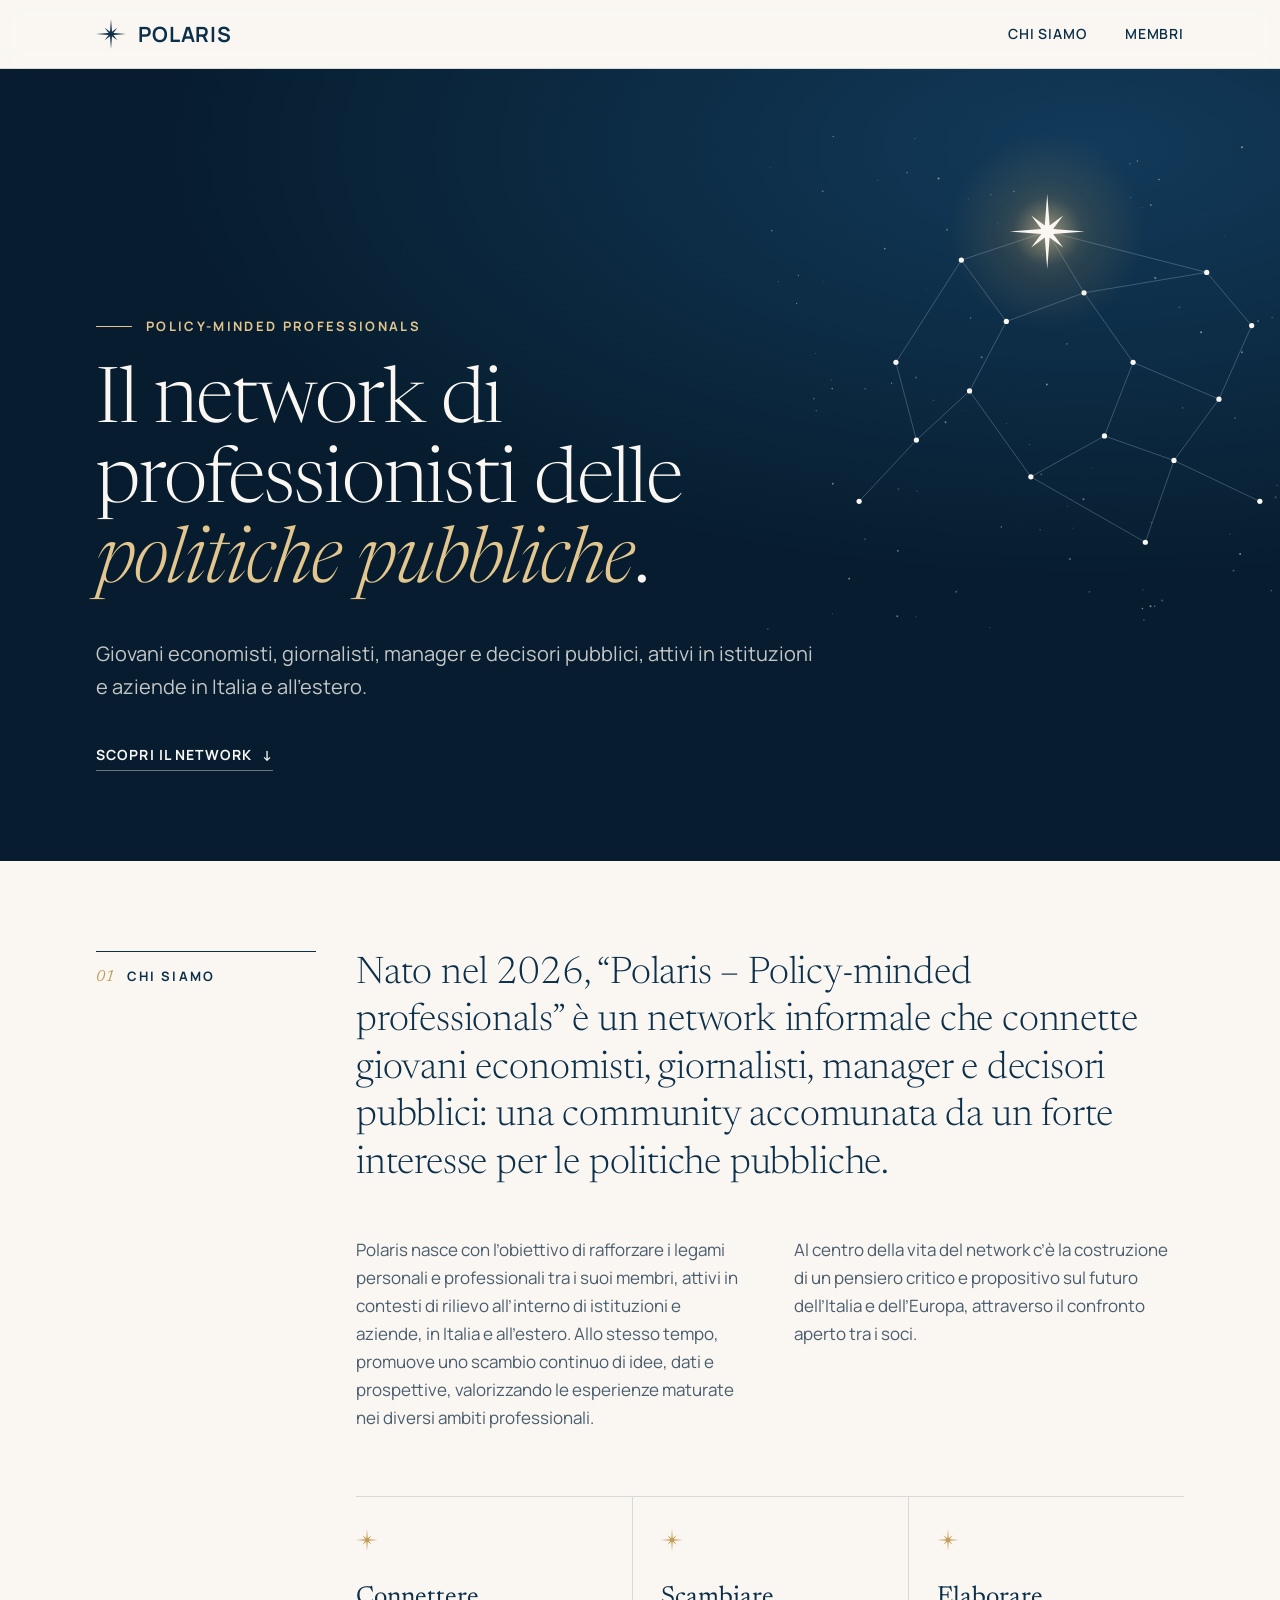
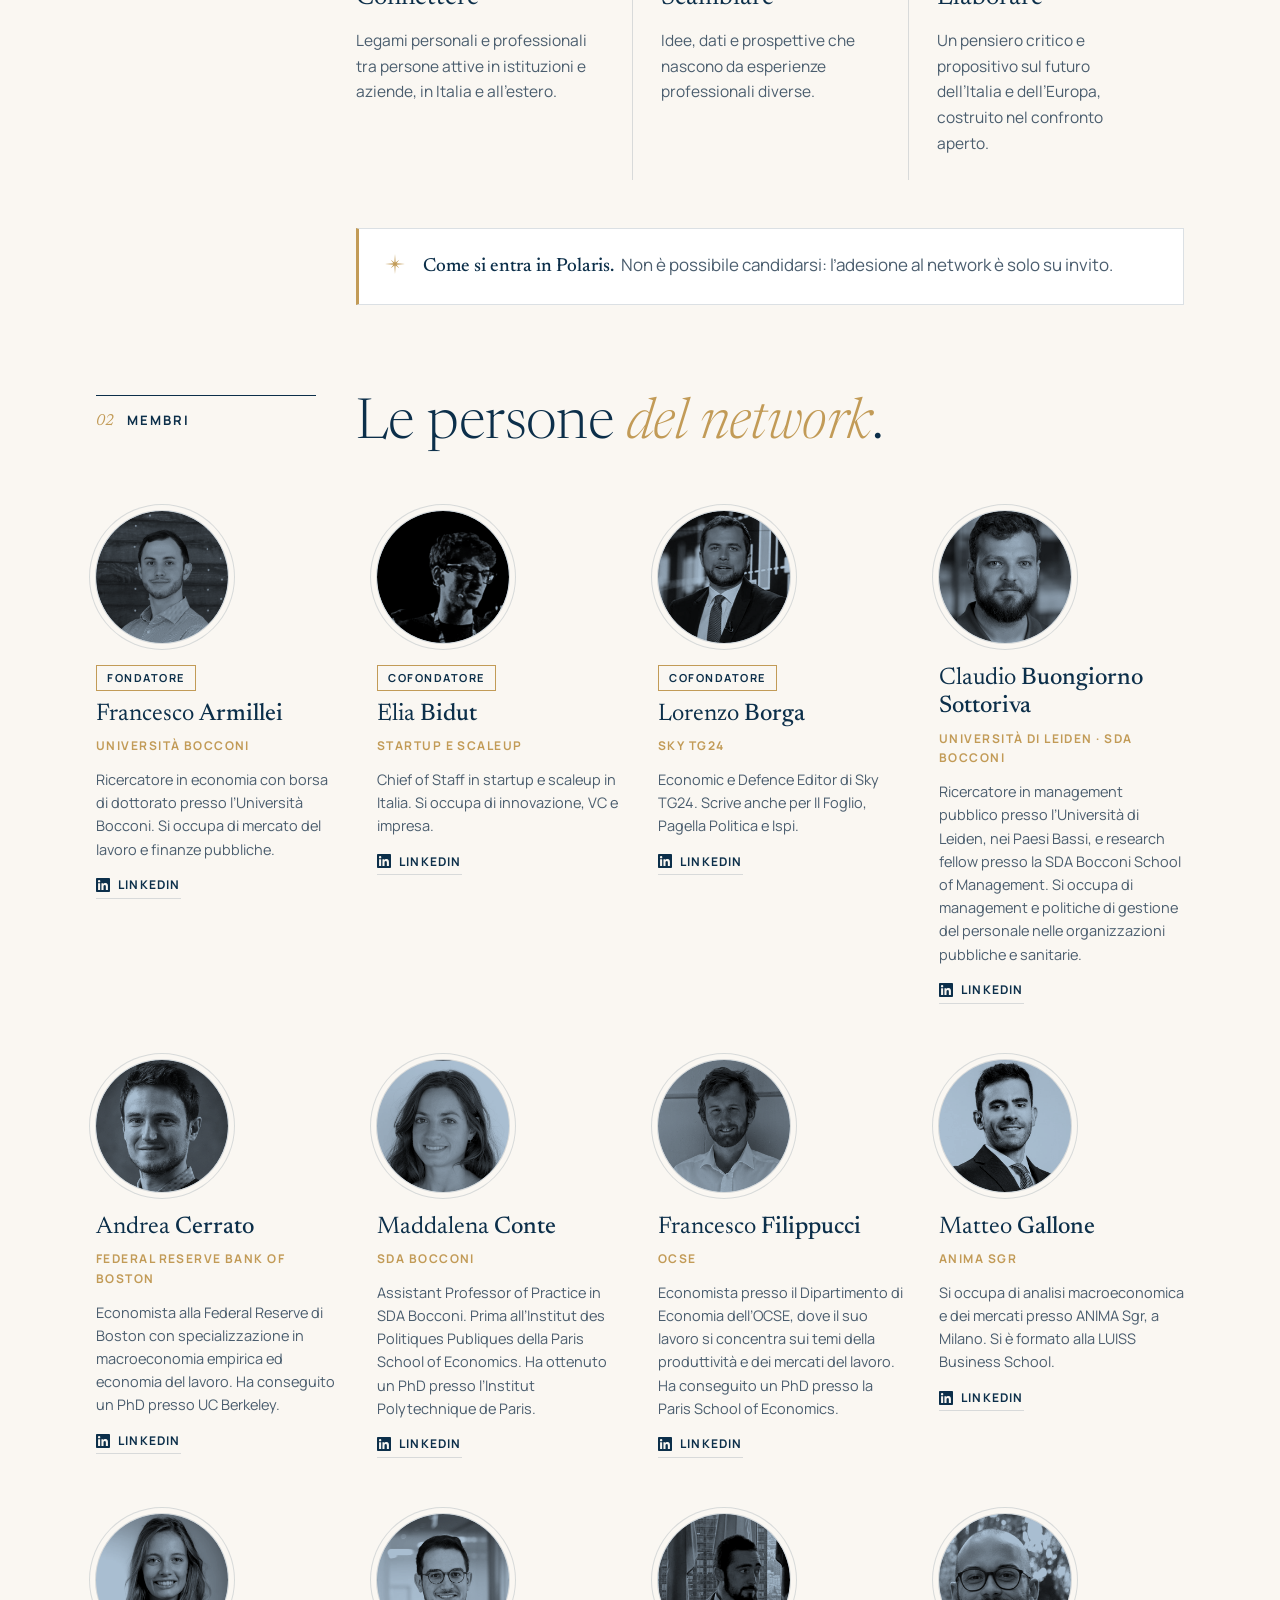
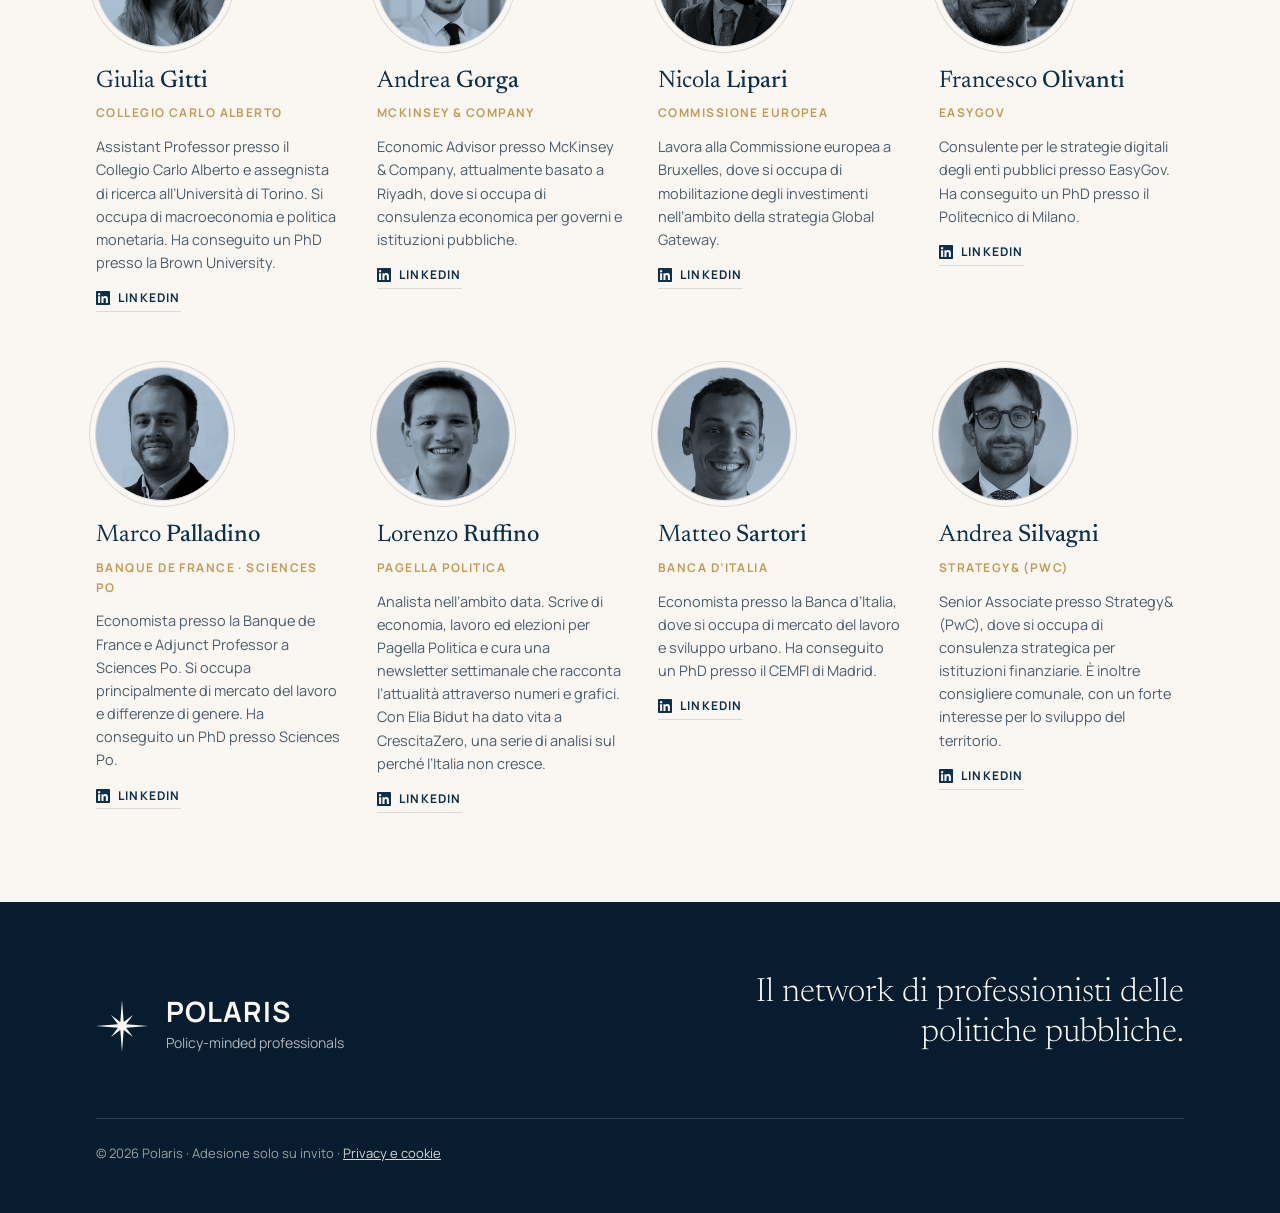
==== commit f6ef3396: "Rimossa la pagina Identità visiva e il link nel footer Co-Authored-By: Claude Opus 5.5 <noreply@anth" ====
--- a/index.html
+++ b/index.html
@@ -281,7 +281,7 @@
         </div>
       </div>
       <p class="piede-frase">Il network di professionisti delle politiche pubbliche.</p>
-      <p class="piede-note">© 2026 Polaris · Adesione solo su invito · <a href="privacy/">Privacy e cookie</a> · <a href="brand/">Identità visiva</a></p>
+      <p class="piede-note">© 2026 Polaris · Adesione solo su invito · <a href="privacy/">Privacy e cookie</a></p>
     </div>
   </footer>
 </body>
--- a/assets/css/style.css
+++ b/assets/css/style.css
@@ -1,6 +1,5 @@
 /* ==========================================================================
    Polaris – Policy-minded professionals
-   Identità visiva: vedi /brand/ per palette, caratteri e regole d'uso.
    ========================================================================== */
 
 /* Caratteri ospitati sul sito (nessuna richiesta a server esterni) */
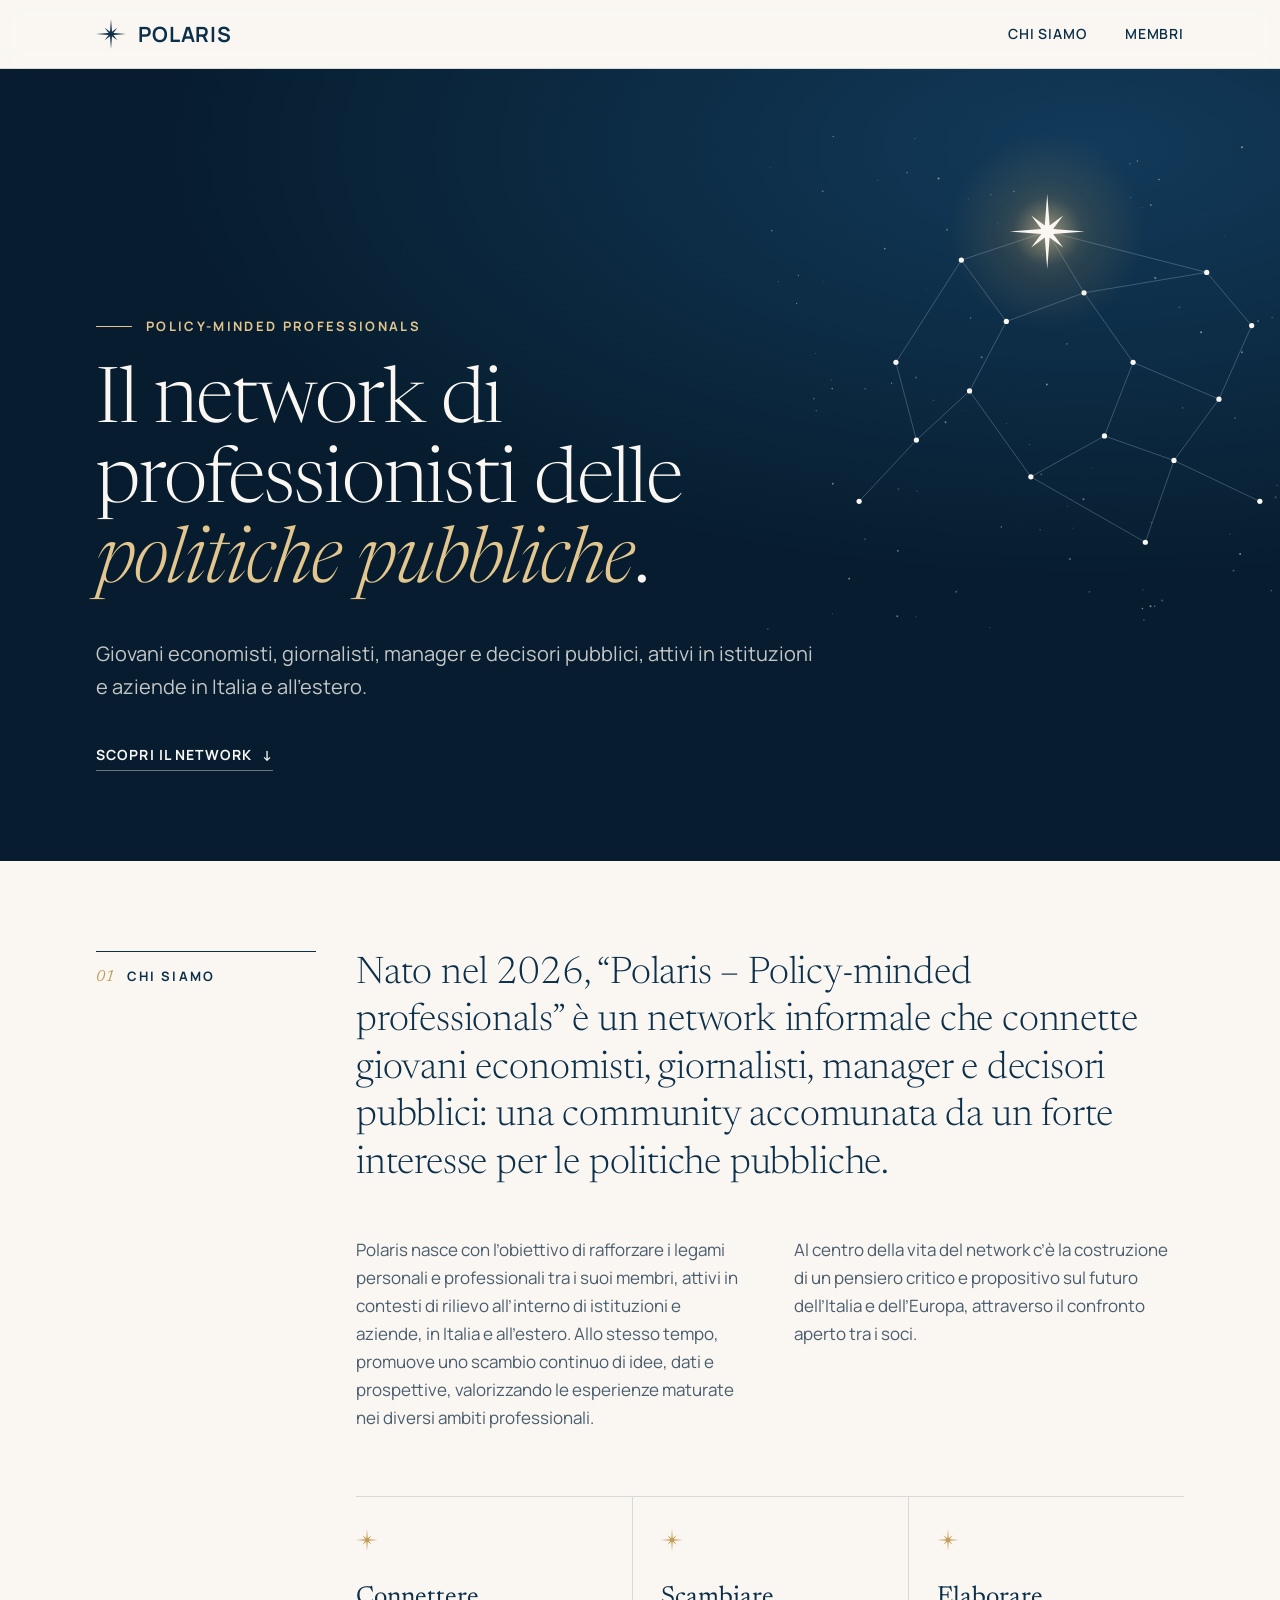
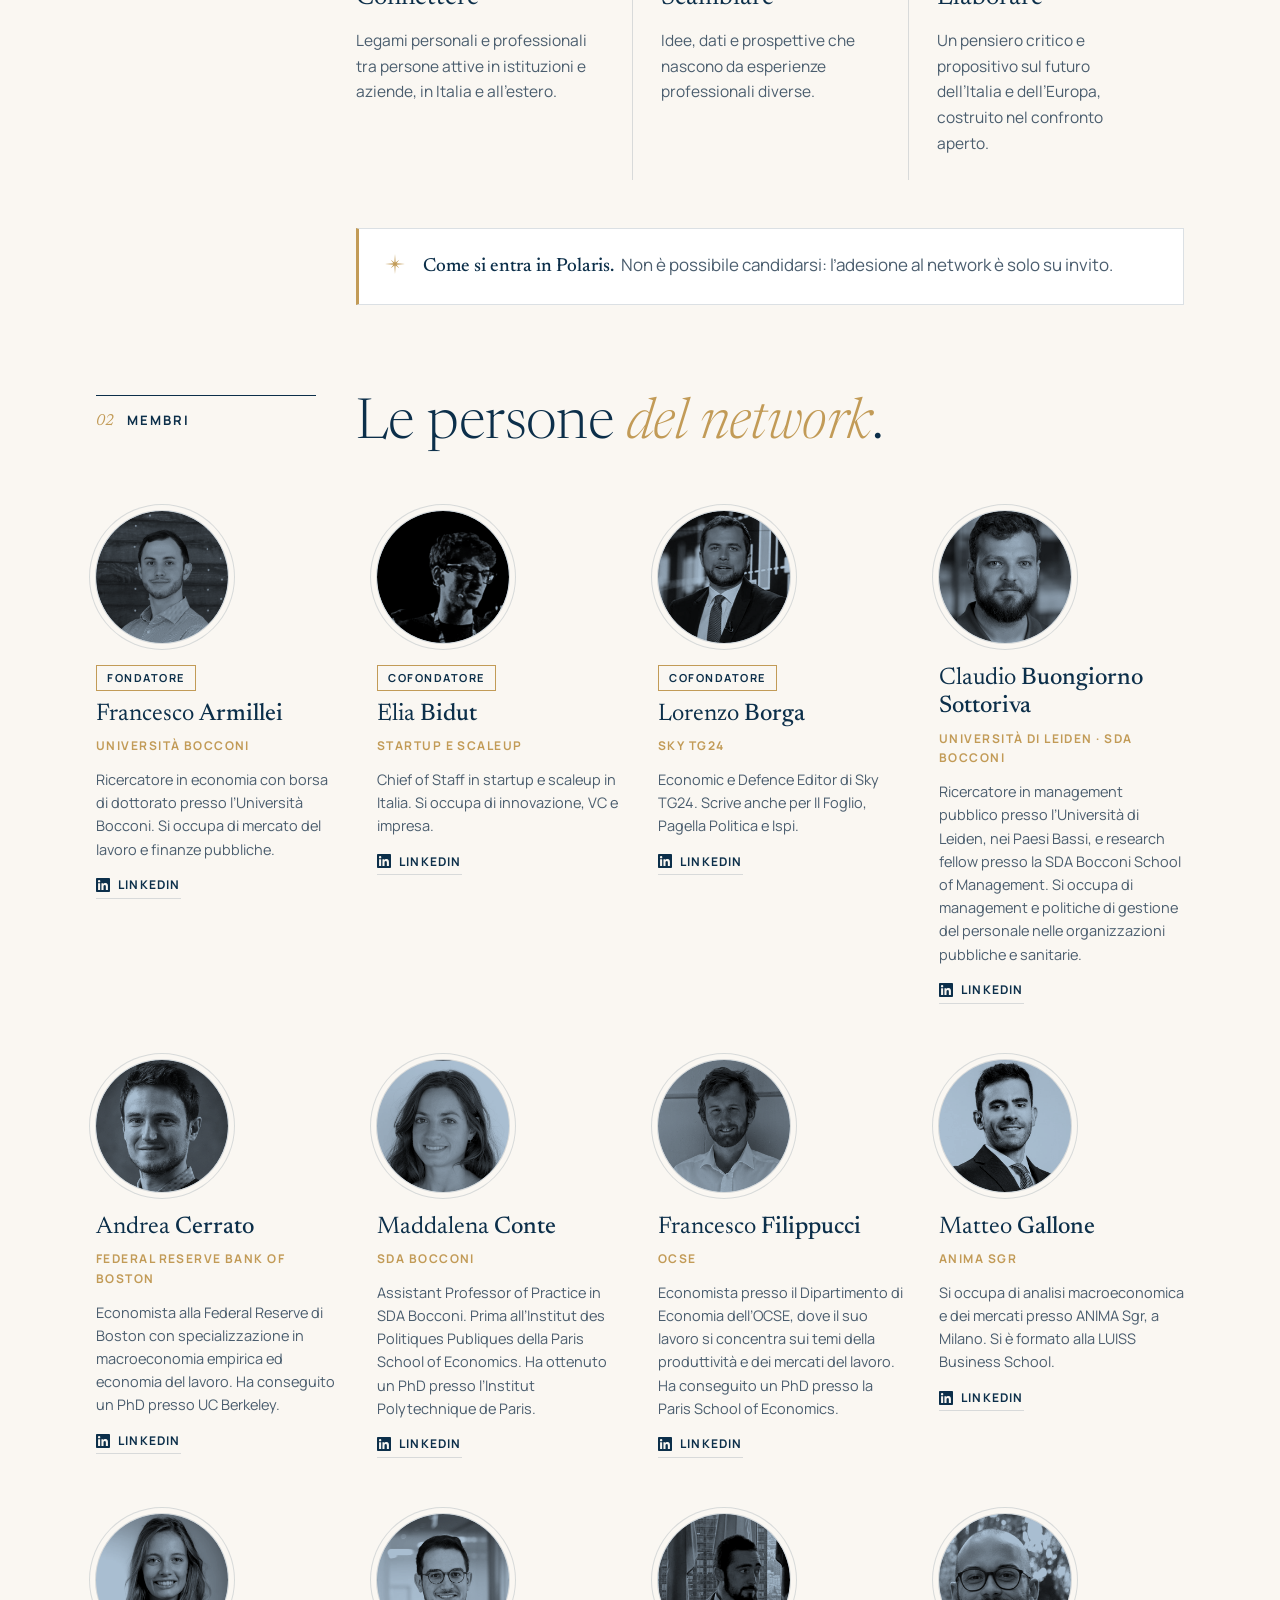
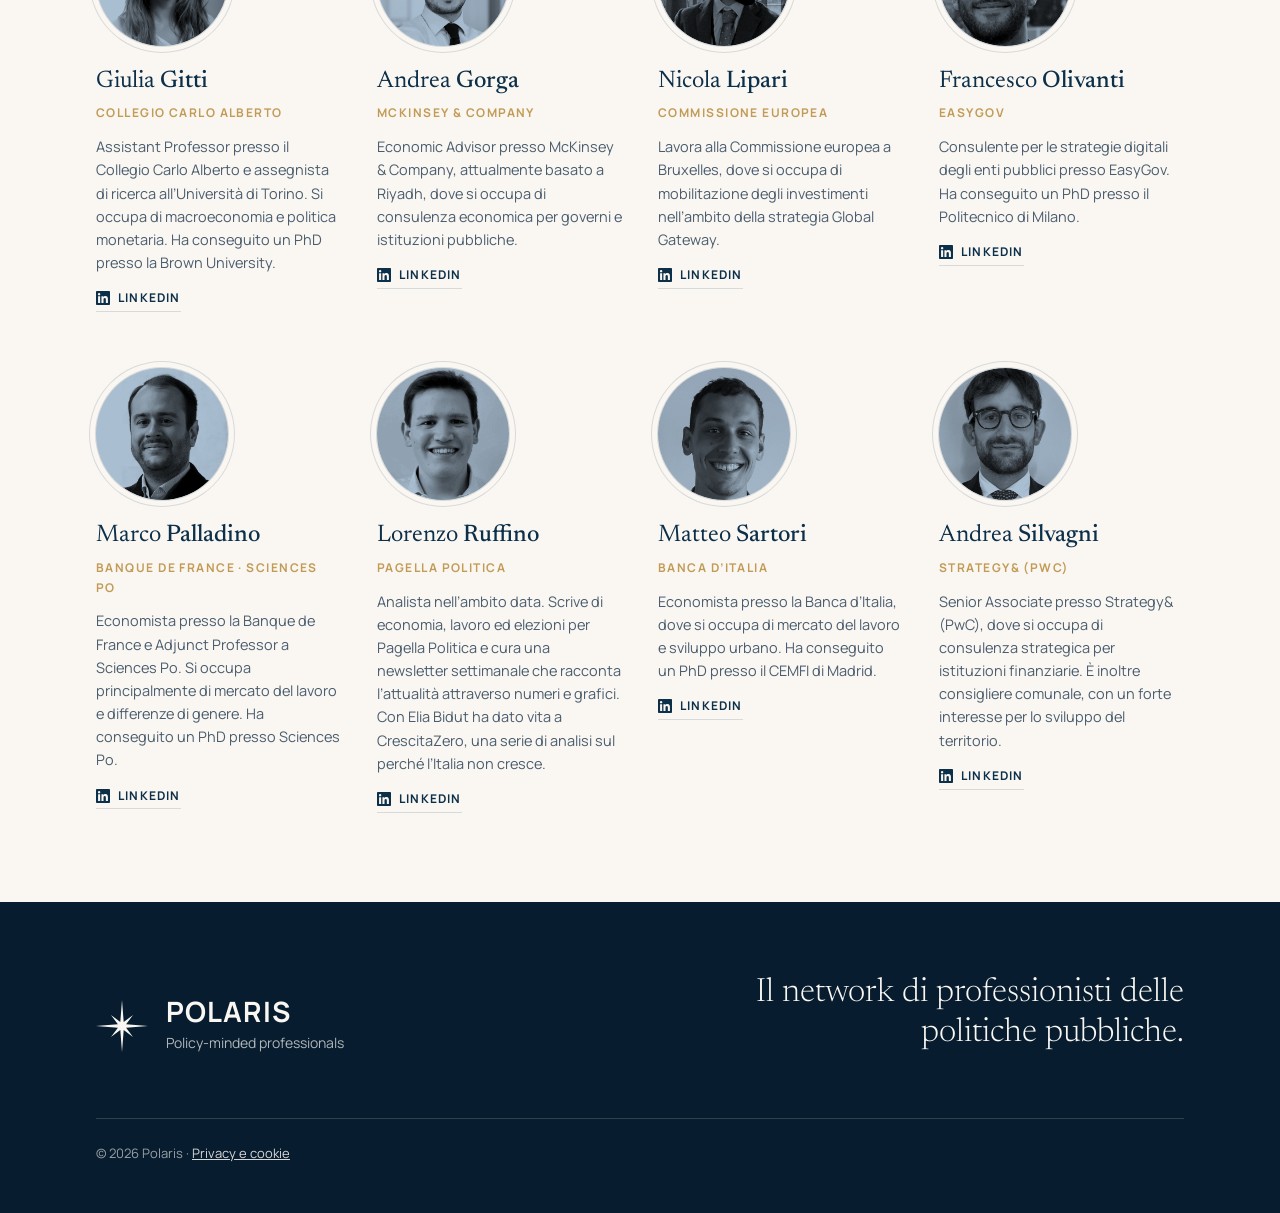
==== commit 51ae4e6a: "Footer: tolta la scritta Adesione solo su invito Co-Authored-By: Claude Opus 5.5 <noreply@anthropic." ====
--- a/index.html
+++ b/index.html
@@ -281,7 +281,7 @@
         </div>
       </div>
       <p class="piede-frase">Il network di professionisti delle politiche pubbliche.</p>
-      <p class="piede-note">© 2026 Polaris · Adesione solo su invito · <a href="privacy/">Privacy e cookie</a></p>
+      <p class="piede-note">© 2026 Polaris · <a href="privacy/">Privacy e cookie</a></p>
     </div>
   </footer>
 </body>
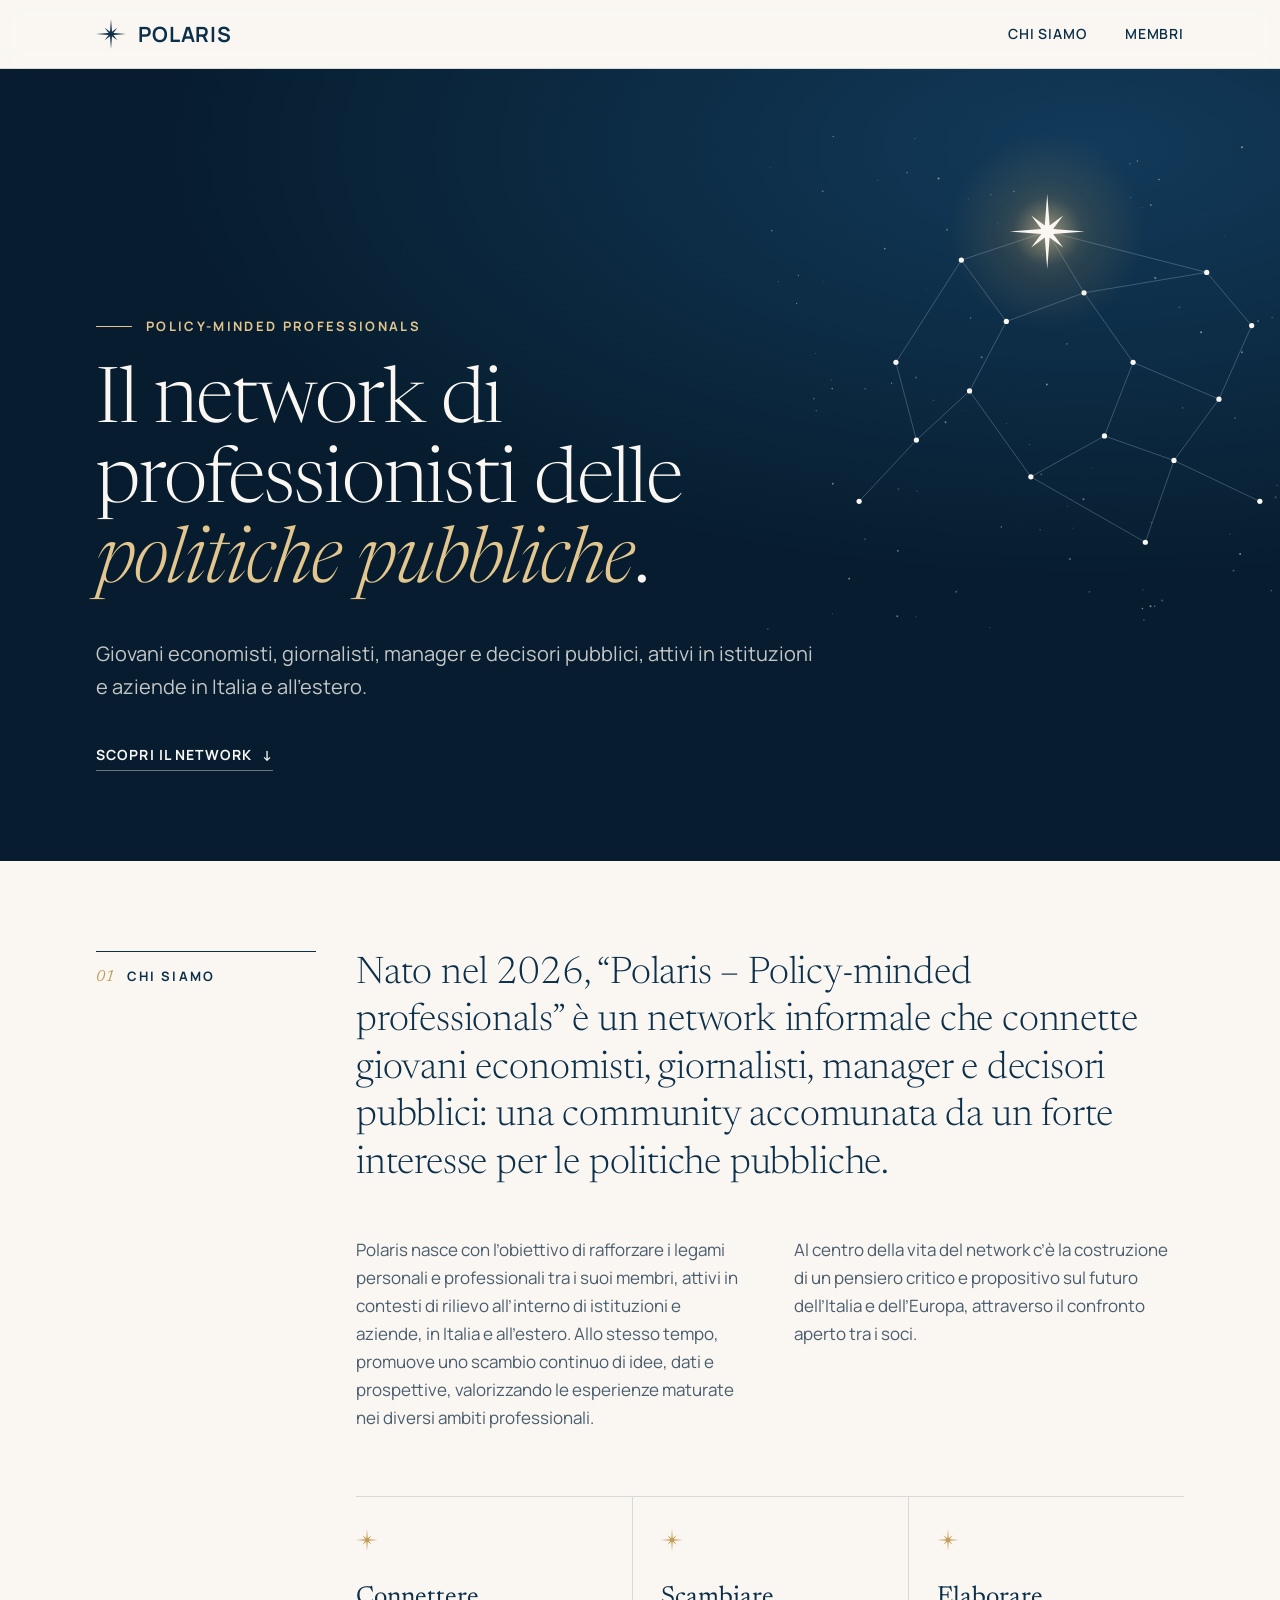
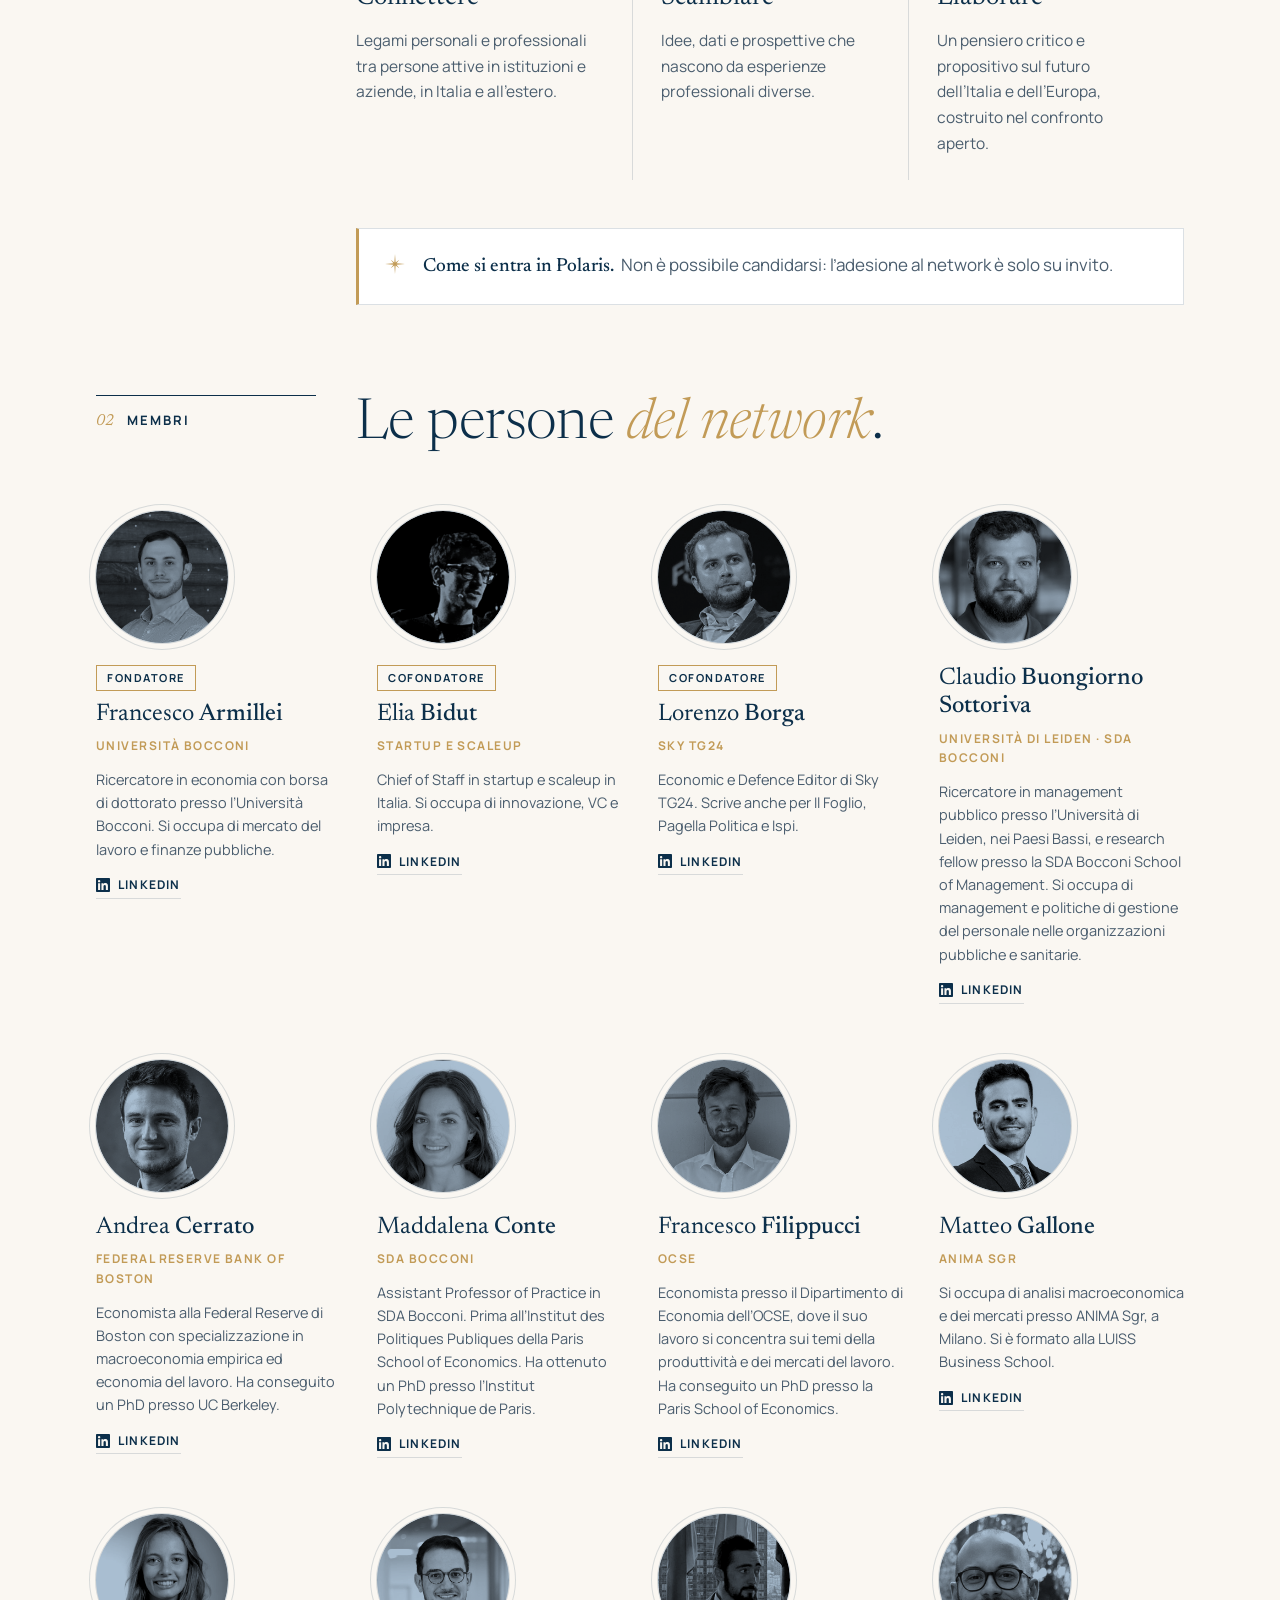
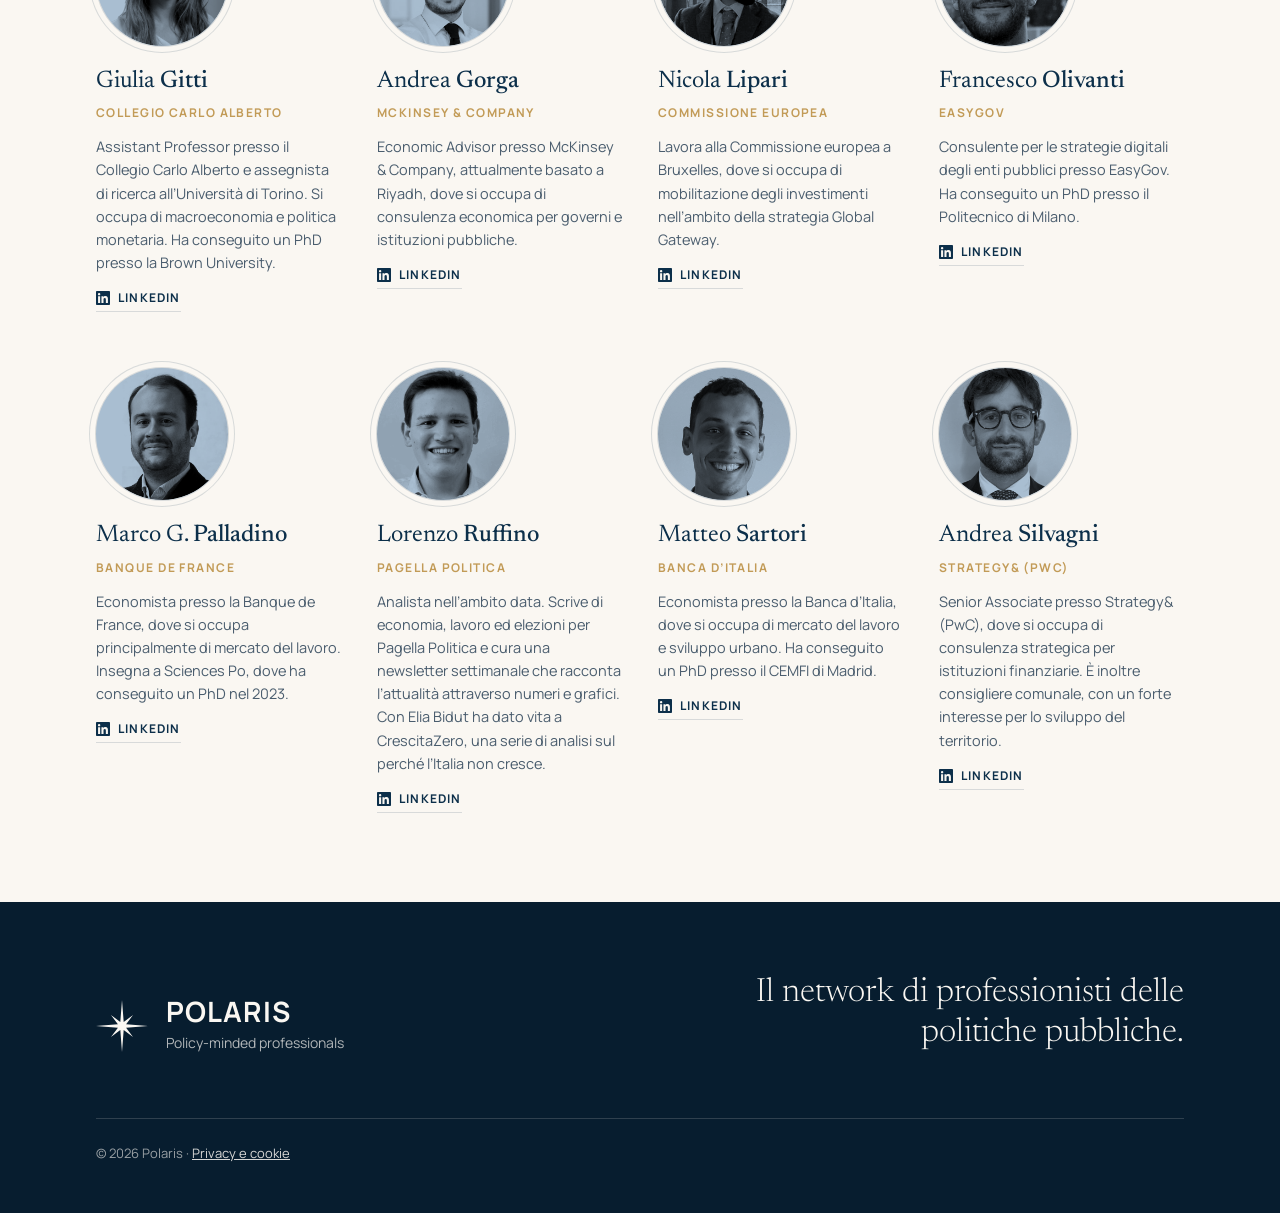
==== commit 49dd6879: "Nuova foto di Lorenzo Borga, nuova bio di Marco G. Palladino Co-Authored-By: Claude Opus 5.5 <norepl" ====
--- a/index.html
+++ b/index.html
@@ -229,12 +229,12 @@
         <li class="membro">
           <div class="ritratto" aria-hidden="true">
             <span class="iniziali">MP</span>
-            <img src="assets/membri/palladino-marco.jpg" alt="" loading="lazy" onerror="this.remove()">
-          </div>
-          <h3 class="membro-nome">Marco <span>Palladino</span></h3>
-          <p class="membro-aff">Banque de France · Sciences Po</p>
-          <p class="membro-bio">Economista presso la Banque de France e Adjunct Professor a Sciences Po. Si occupa principalmente di mercato del lavoro e differenze di genere. Ha conseguito un PhD presso Sciences Po.</p>
-          <a class="membro-link" href="https://www.linkedin.com/in/marco-g-palladino-687a80ab/" target="_blank" rel="noopener" aria-label="Profilo LinkedIn di Marco Palladino"><svg viewBox="0 0 24 24" aria-hidden="true"><path d="M20.45 20.45h-3.56v-5.57c0-1.33-.02-3.04-1.85-3.04-1.86 0-2.14 1.45-2.14 2.94v5.67H9.34V9h3.42v1.56h.05c.48-.9 1.64-1.85 3.37-1.85 3.6 0 4.27 2.37 4.27 5.46v6.28ZM5.34 7.43a2.06 2.06 0 1 1 0-4.13 2.06 2.06 0 0 1 0 4.13ZM7.12 20.45H3.56V9h3.56v11.45ZM22.22 0H1.77C.79 0 0 .77 0 1.73v20.54C0 23.23.79 24 1.77 24h20.45c.98 0 1.78-.77 1.78-1.73V1.73C24 .77 23.2 0 22.22 0Z"/></svg>LinkedIn</a>
+            <img src="assets/membri/palladino-marco-g.jpg" alt="" loading="lazy" onerror="this.remove()">
+          </div>
+          <h3 class="membro-nome">Marco G. <span>Palladino</span></h3>
+          <p class="membro-aff">Banque de France</p>
+          <p class="membro-bio">Economista presso la Banque de France, dove si occupa principalmente di mercato del lavoro. Insegna a Sciences Po, dove ha conseguito un PhD nel 2023.</p>
+          <a class="membro-link" href="https://www.linkedin.com/in/marco-g-palladino-687a80ab/" target="_blank" rel="noopener" aria-label="Profilo LinkedIn di Marco G. Palladino"><svg viewBox="0 0 24 24" aria-hidden="true"><path d="M20.45 20.45h-3.56v-5.57c0-1.33-.02-3.04-1.85-3.04-1.86 0-2.14 1.45-2.14 2.94v5.67H9.34V9h3.42v1.56h.05c.48-.9 1.64-1.85 3.37-1.85 3.6 0 4.27 2.37 4.27 5.46v6.28ZM5.34 7.43a2.06 2.06 0 1 1 0-4.13 2.06 2.06 0 0 1 0 4.13ZM7.12 20.45H3.56V9h3.56v11.45ZM22.22 0H1.77C.79 0 0 .77 0 1.73v20.54C0 23.23.79 24 1.77 24h20.45c.98 0 1.78-.77 1.78-1.73V1.73C24 .77 23.2 0 22.22 0Z"/></svg>LinkedIn</a>
         </li>
         <li class="membro">
           <div class="ritratto" aria-hidden="true">
